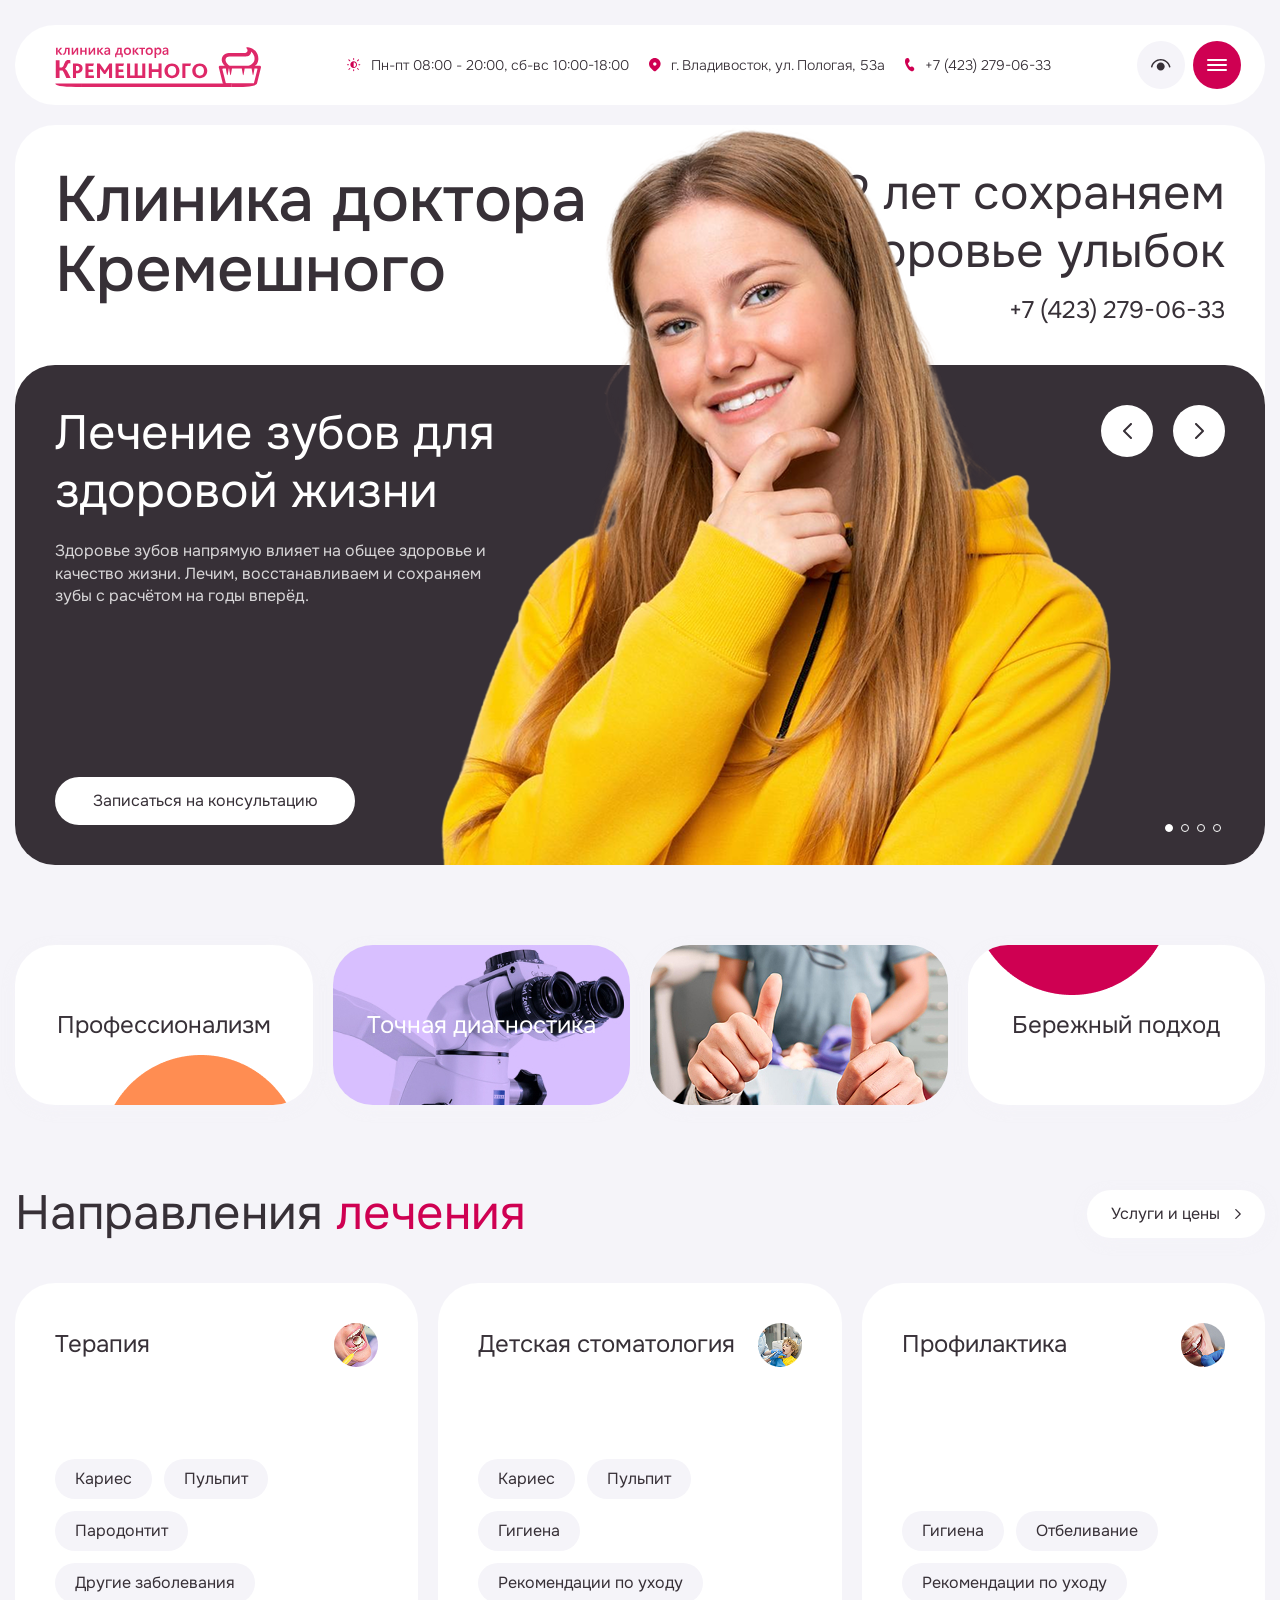
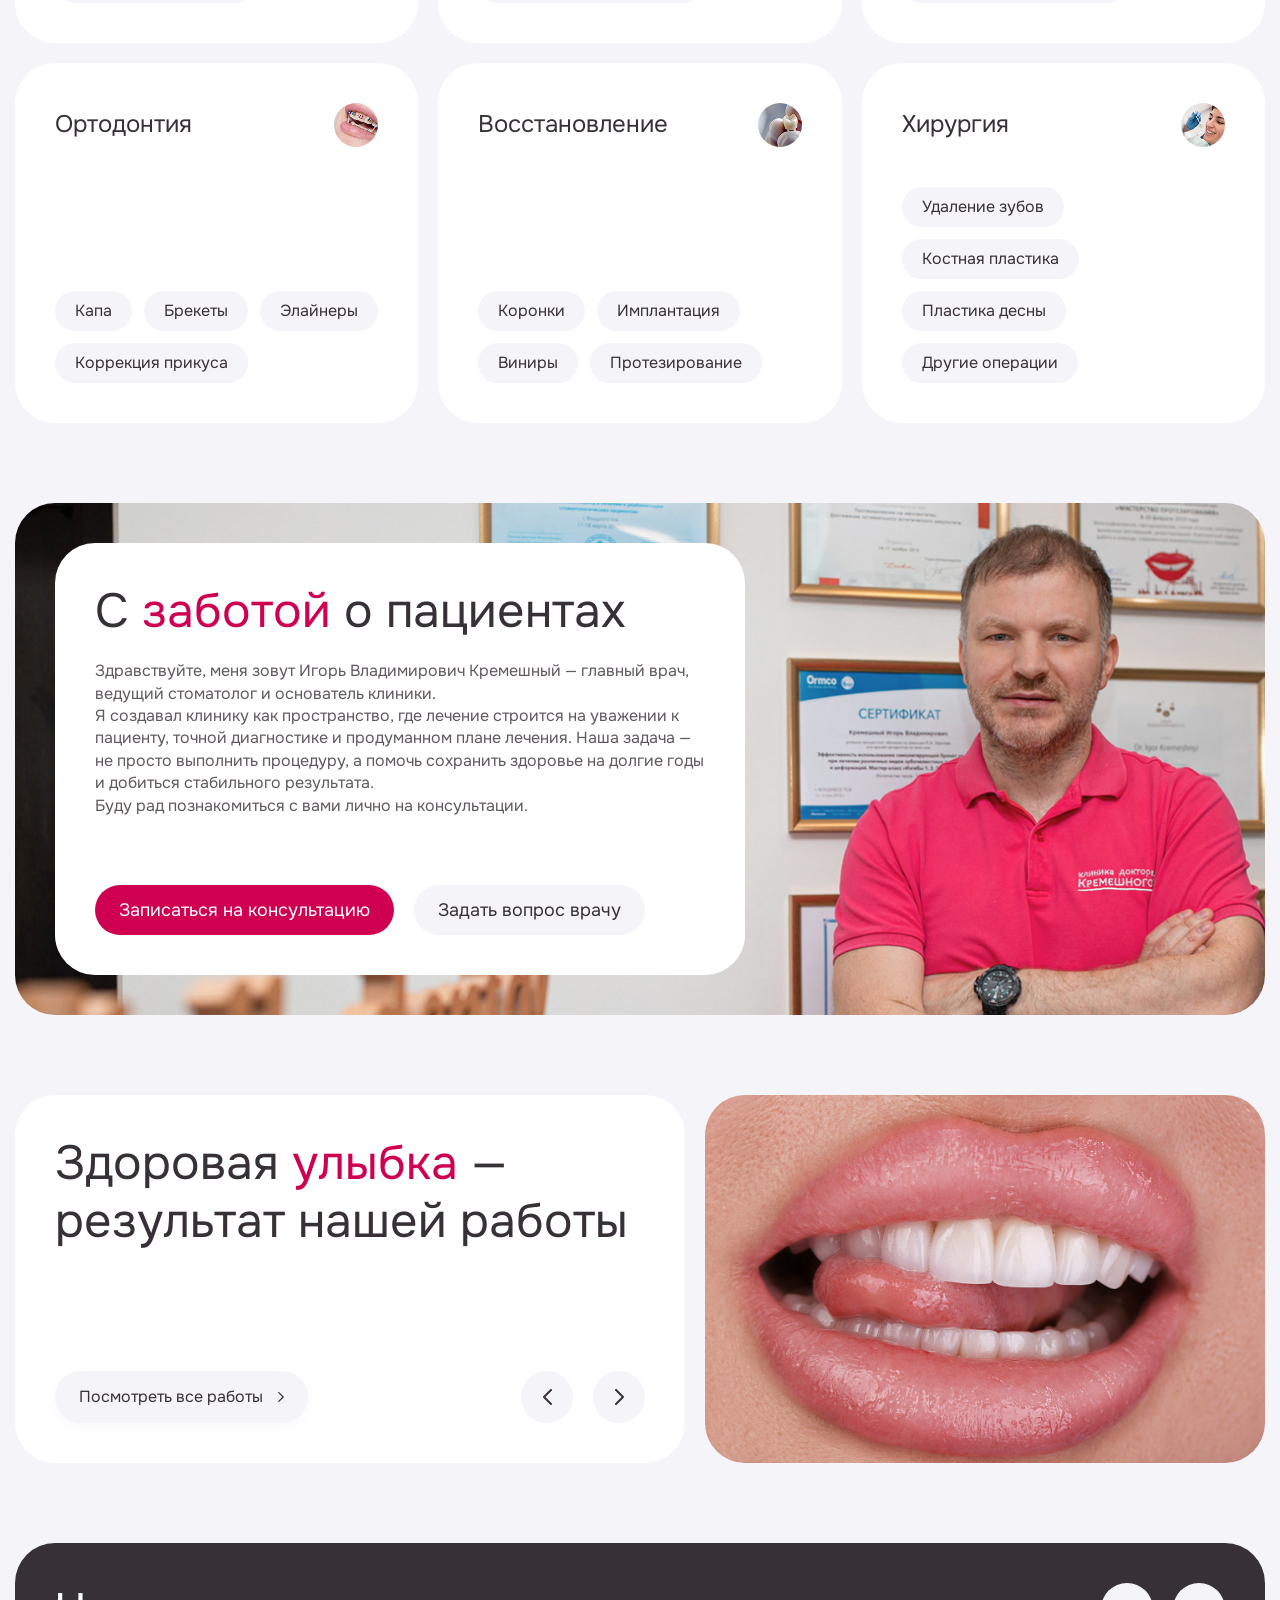
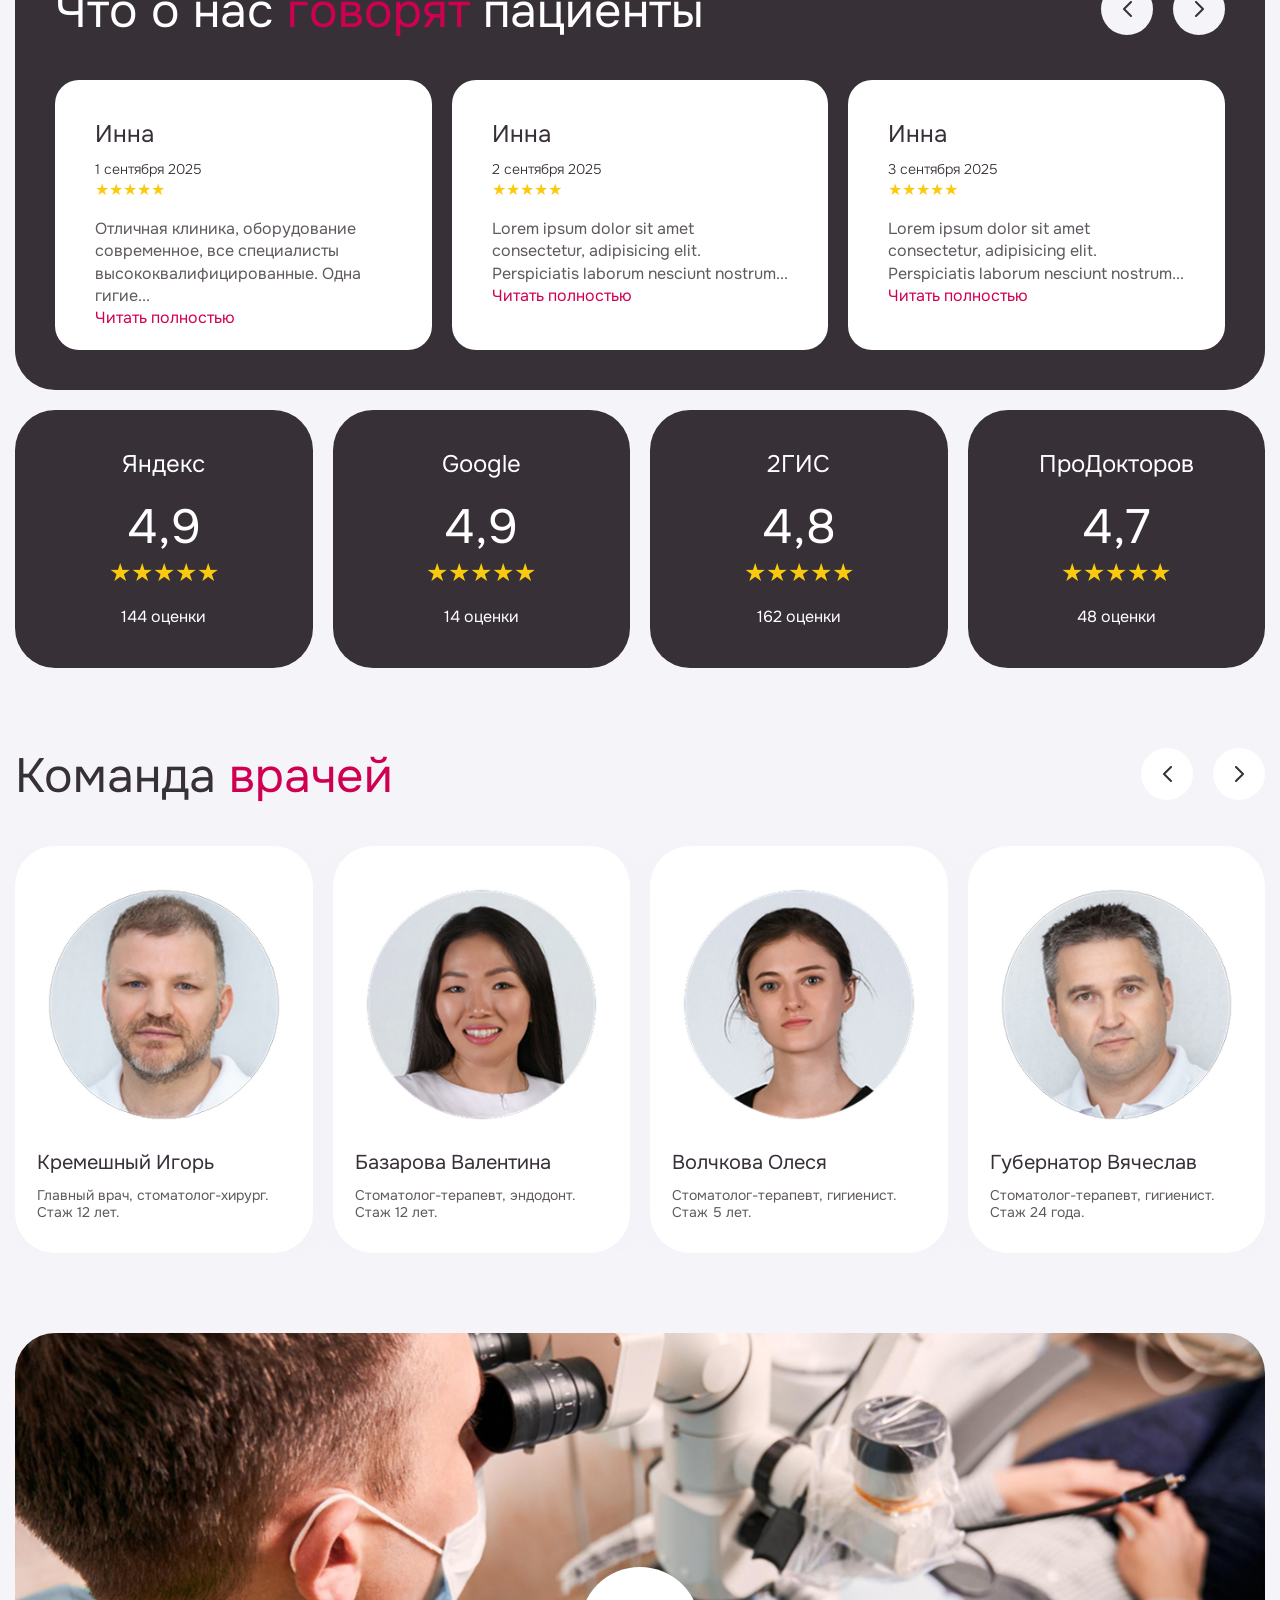
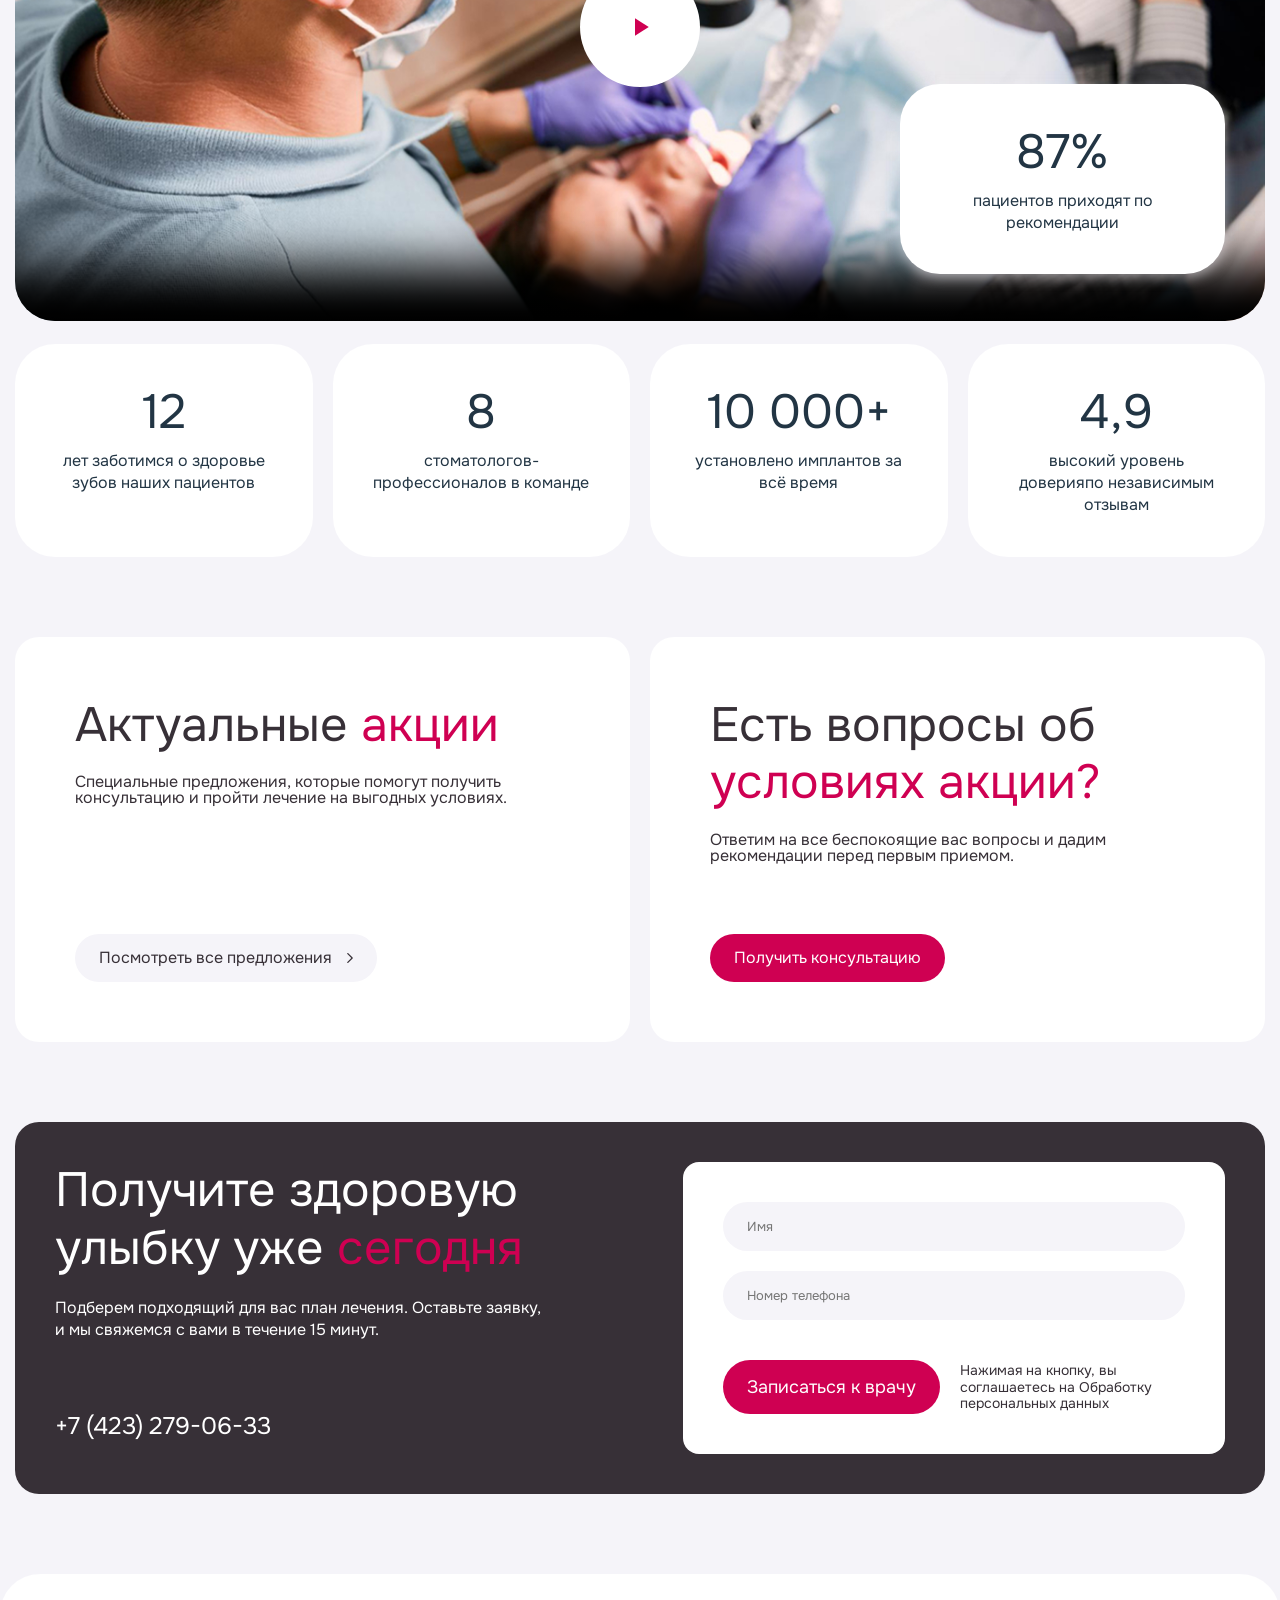
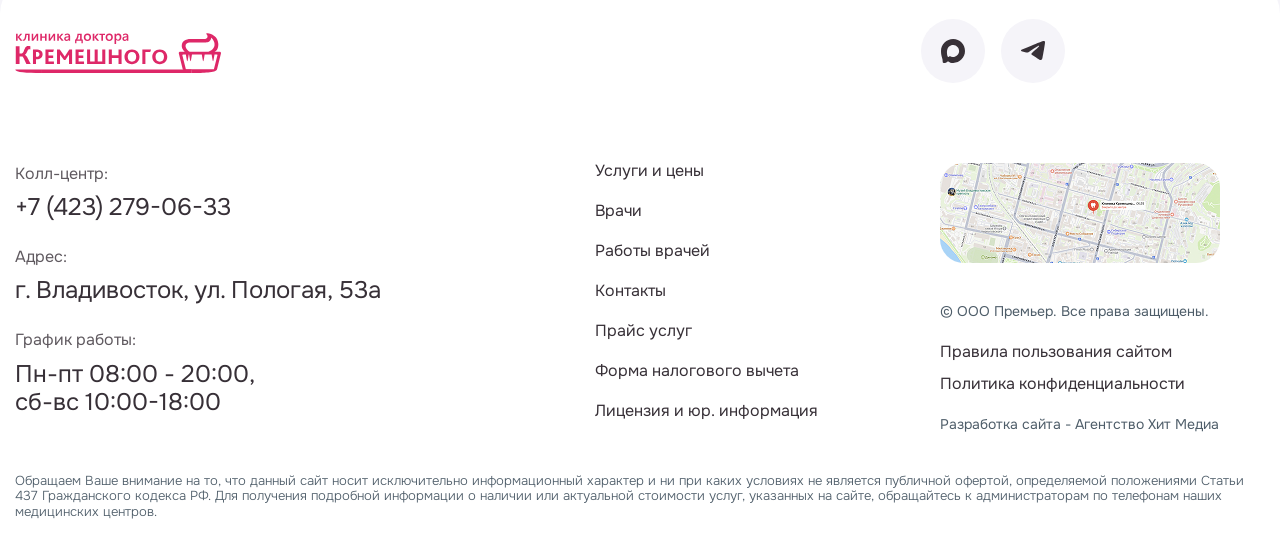
==== index.html @ 22df8587 "." ====
<!DOCTYPE html>
<html lang="en">
<head>
    <meta charset="UTF-8">
    <meta name="viewport" content="width=device-width, initial-scale=1.0">
    <link rel="stylesheet" href="css/style.css">
    <title>Document</title>
</head>
<body class="">
    <div class="wrapper">
        <header class="header">
            <div class="container">
                <div class="header__inner">
                    <a href="#" class="logo">
                        <img src="img/logo/logo.svg" alt="Логотип компании">
                    </a>
                    <div class="header__info">
                        <div class="work-time">
                            <svg width="14" height="14" viewBox="0 0 14 14" fill="none" xmlns="http://www.w3.org/2000/svg">
                            <path d="M7.16667 0.5C7.16667 0.22386 6.9428 0 6.66667 0C6.39053 0 6.16667 0.22386 6.16667 0.5V1.5C6.16667 1.77614 6.39053 2 6.66667 2C6.9428 2 7.16667 1.77614 7.16667 1.5V0.5ZM10 6.66667C10 8.5076 8.5076 10 6.66667 10C4.82572 10 3.33333 8.5076 3.33333 6.66667C3.33333 4.82572 4.82572 3.33333 6.66667 3.33333C8.5076 3.33333 10 4.82572 10 6.66667ZM9 6.66667C9 5.378 7.95533 4.33333 6.66667 4.33333V9C7.95533 9 9 7.95533 9 6.66667ZM13.3333 6.66667C13.3333 6.9428 13.1095 7.16667 12.8333 7.16667H11.8333C11.5572 7.16667 11.3333 6.9428 11.3333 6.66667C11.3333 6.39053 11.5572 6.16667 11.8333 6.16667H12.8333C13.1095 6.16667 13.3333 6.39053 13.3333 6.66667ZM7.16667 11.8333C7.16667 11.5572 6.9428 11.3333 6.66667 11.3333C6.39053 11.3333 6.16667 11.5572 6.16667 11.8333V12.8333C6.16667 13.1095 6.39053 13.3333 6.66667 13.3333C6.9428 13.3333 7.16667 13.1095 7.16667 12.8333V11.8333ZM2 6.66667C2 6.9428 1.77614 7.16667 1.5 7.16667H0.5C0.22386 7.16667 0 6.9428 0 6.66667C0 6.39053 0.22386 6.16667 0.5 6.16667H1.5C1.77614 6.16667 2 6.39053 2 6.66667ZM2.18689 1.48003C1.99163 1.28476 1.67504 1.28476 1.47978 1.48003C1.28452 1.67529 1.28452 1.99187 1.47978 2.18713L2.47978 3.18713C2.67504 3.38239 2.99163 3.38239 3.18689 3.18713C3.38215 2.99187 3.38215 2.67529 3.18689 2.48003L2.18689 1.48003ZM1.47978 11.8538C1.67504 12.0491 1.99163 12.0491 2.18689 11.8538L3.18689 10.8538C3.38215 10.6585 3.38215 10.3419 3.18689 10.1467C2.99163 9.9514 2.67504 9.9514 2.47978 10.1467L1.47978 11.1467C1.28452 11.3419 1.28452 11.6585 1.47978 11.8538ZM11.1465 1.48003C11.3417 1.28476 11.6583 1.28476 11.8535 1.48003C12.0488 1.67529 12.0488 1.99187 11.8535 2.18713L10.8535 3.18713C10.6583 3.38239 10.3417 3.38239 10.1465 3.18713C9.9512 2.99187 9.9512 2.67529 10.1465 2.48003L11.1465 1.48003ZM11.8535 11.8538C11.6583 12.0491 11.3417 12.0491 11.1465 11.8538L10.1465 10.8538C9.9512 10.6585 9.9512 10.3419 10.1465 10.1467C10.3417 9.9514 10.6583 9.9514 10.8535 10.1467L11.8535 11.1467C12.0488 11.3419 12.0488 11.6585 11.8535 11.8538Z" fill="#CF0052"/>
                            </svg>
                            Пн-пт 08:00 - 20:00, сб-вс 10:00-18:00 
                        </div>
                        <div class="address">
                            <svg width="12" height="14" viewBox="0 0 12 14" fill="none" xmlns="http://www.w3.org/2000/svg">
                            <path d="M9.90954 9.90954L9.11821 10.6921C8.53495 11.2645 7.77821 12.0005 6.84761 12.9002C6.26615 13.4625 5.34361 13.4624 4.76221 12.9001L2.43479 10.6361C2.14228 10.3489 1.89743 10.1067 1.70021 9.90954C-0.566735 7.64261 -0.566735 3.96714 1.70021 1.7002C3.96714 -0.566735 7.64261 -0.566735 9.90954 1.7002C12.1765 3.96714 12.1765 7.64261 9.90954 9.90954ZM7.47168 5.98801C7.47168 5.06744 6.72541 4.32119 5.80488 4.32119C4.88435 4.32119 4.13807 5.06744 4.13807 5.98801C4.13807 6.90854 4.88435 7.65481 5.80488 7.65481C6.72541 7.65481 7.47168 6.90854 7.47168 5.98801Z" fill="#CF0052"/>
                            </svg>
                            г. Владивосток, ул. Пологая, 53а
                        </div>
                        <a class="phone" href="tel:">
                            <svg width="10" height="14" viewBox="0 0 10 14" fill="none" xmlns="http://www.w3.org/2000/svg">
                            <path d="M1.57527 0.29266L2.293 0.0633196C2.96555 -0.15158 3.68408 0.19572 3.97215 0.87488L4.54528 2.22645C4.79508 2.81541 4.65648 3.50802 4.20261 3.93877L2.93975 5.13744C3.01767 5.8544 3.25868 6.5604 3.66275 7.25547C4.06688 7.95047 4.57155 8.527 5.17681 8.98507L6.69361 8.47927C7.26855 8.28753 7.89468 8.50787 8.24735 9.026L9.06888 10.233C9.47888 10.8353 9.40515 11.6662 8.89641 12.1769L8.35128 12.7241C7.80868 13.2689 7.03368 13.4665 6.31675 13.2429C4.62415 12.7149 3.06795 11.1474 1.64809 8.54047C0.226181 5.92967 -0.275653 3.71459 0.142594 1.89526C0.318594 1.12971 0.8636 0.52006 1.57527 0.29266Z" fill="#CF0052"/>
                            </svg>
                            +7 (423) 279-06-33
                        </a>
                    </div>
                    <div class="header__btns">
                        <a class="header__btns-eye" href="#">
                            <svg width="20" height="12" viewBox="0 0 20 12" fill="none" xmlns="http://www.w3.org/2000/svg">
                            <path d="M9.72499 3.50462C11.9341 3.50462 13.725 5.2955 13.725 7.5046C13.725 9.7138 11.9341 11.5046 9.72499 11.5046C7.51582 11.5046 5.72496 9.7138 5.72496 7.5046C5.72496 5.2955 7.51582 3.50462 9.72499 3.50462ZM9.72499 0C14.3385 0 18.3211 3.15001 19.4261 7.5644C19.5267 7.9662 19.2825 8.3735 18.8807 8.4741C18.4788 8.5746 18.0716 8.3305 17.971 7.9286C17.0321 4.17796 13.6463 1.5 9.72499 1.5C5.8019 1.5 2.41506 4.18026 1.47782 7.9332C1.37746 8.335 0.970325 8.5794 0.568455 8.4791C0.166585 8.3787 -0.0778353 7.9716 0.0225247 7.5697C1.12561 3.15272 5.10945 0 9.72499 0Z" fill="#373037"/>
                            </svg>
                        </a>
                        <a href="#" class="burger-icon">
                            <span></span>
                        </a>
                    </div>
                </div>

                <div class="header-burger-nav">
                    <div class="header-burger__inner container">

                        <div class="header-burger__top">
                            <ul class="burger-nav__column">
                                <li class="burger-nav__phone">
                                    <p>Колл-центр:</p>
                                    <a href="">+7 (423) 279-06-33</a>
                                </li>
                                <li class="burger-nav__address">
                                    <p>Адрес:</p>
                                    <p>г. Владивосток, ул. Пологая, 53а</p>
                                </li>
                                <li class="burger-nav__time">
                                    <p>График работы:</p>
                                    <p>
                                        Пн-пт 08:00 - 20:00, сб-вс 10:00-18:00 
                                    </p>
                                </li>
                            </ul>
                            <div class="burger-nav__column">
                                <nav class="nav">
                                    <p class="column__title">Меню</p>
                                    <ul class="nav__list">
                                        <li class="nav__item"><a href="template-doctors.html">Врачи</a></li>
                                        <li class="nav__item"><a href="#">Услуги и цены</a></li>
                                        <li class="nav__item"><a href="#">Работы врачей</a></li>
                                        <li class="nav__item"><a href="template-contacts.html">Контакты</a></li>
                                    </ul>
                                </nav>
                            </div>
                            <div class="burger-nav__column">
                                <p class="column__title">Документы</p>
                                <ul>
                                    <li><a href="#">Прайс услуг</a></li>
                                    <li><a href="#">Правовые положения</a></li>
                                    <li><a href="#">Договор на оказание услуг</a></li>
                                    <li><a href="#">Форма налогового вычета</a></li>
                                    <li><a href="#">Лицензия и юр. информация</a></li>
                                </ul>
                            </div>
                        </div>
    
                        <div class="header-burger__bottom">
                            <a href="#">
                                <svg width="24" height="24" viewBox="0 0 24 24" fill="none" xmlns="http://www.w3.org/2000/svg">
                                <path fill-rule="evenodd" clip-rule="evenodd" d="M12.2578 23.9315C9.90253 23.9315 8.80799 23.5862 6.90543 22.2048C5.70199 23.7588 1.89113 24.9733 1.72492 22.8955C1.72492 21.3358 1.38108 20.0178 0.991393 18.5789C0.527223 16.8062 0 14.832 0 11.9715C0 5.13969 5.58166 0 12.1948 0C18.8137 0 23.9999 5.39294 23.9999 12.0348C24.0221 18.574 18.7687 23.8966 12.2578 23.9315ZM12.3553 5.90517C9.13465 5.73827 6.62461 7.97718 6.06875 11.4881C5.6103 14.3946 6.42405 17.9342 7.11745 18.1184C7.44983 18.199 8.28651 17.5198 8.80799 16.9961C9.6703 17.5944 10.6745 17.9537 11.7192 18.0378C15.0563 18.1991 17.9077 15.6475 18.1317 12.2996C18.2622 8.94459 15.6928 6.10294 12.3553 5.91094V5.90517Z" fill="#373037"/>
                                </svg>
                            </a>
                            <a href="#">
                                <svg width="24" height="19" viewBox="0 0 24 19" fill="none" xmlns="http://www.w3.org/2000/svg">
                                <path fill-rule="evenodd" clip-rule="evenodd" d="M1.64987 8.17938C8.09231 5.49804 12.3883 3.73034 14.5378 2.87627C20.675 0.437736 21.9503 0.0141366 22.7815 0.000149138C22.9643 -0.00292726 23.3731 0.0403535 23.6379 0.245594C23.8614 0.418895 23.9229 0.653001 23.9524 0.817309C23.9818 0.981618 24.0185 1.35592 23.9893 1.64838C23.6568 4.98655 22.2177 13.0874 21.4856 16.8262C21.1758 18.4082 20.5658 18.9387 19.9753 18.9906C18.6919 19.1034 17.7174 18.1804 16.4744 17.402C14.5294 16.184 13.4305 15.4259 11.5425 14.2373C9.36064 12.8638 10.7751 12.1089 12.0185 10.8751C12.344 10.5522 17.9985 5.63905 18.1079 5.19335C18.1216 5.13761 18.1343 4.92982 18.0051 4.82011C17.8759 4.71039 17.6851 4.74791 17.5475 4.77775C17.3524 4.82004 14.2452 6.78196 8.22584 10.6635C7.34386 11.242 6.545 11.5239 5.82924 11.5091C5.04018 11.4929 3.52233 11.0829 2.39397 10.7326C1.00999 10.3028 -0.0899676 10.0756 0.00581422 9.34573C0.0557033 8.96558 0.603723 8.57679 1.64987 8.17938Z" fill="#373037"/>
                                </svg>
                            </a>
                        </div>
                        <div style="height: 40px;"></div>
                    </div>

                </div>
            </div>
        </header>



        <main class="main">
            <section class="hero">
                <div class="container">
                    <div class="hero__top">
                        <h1 class="hero__title">Клиника доктора Кремешного</h1>
                        <p class="hero__text">
                            <span>12 лет сохраняем <br>здоровье улыбок</span>
                            <br>
                            <a href="tel">+7 (423) 279-06-33</a>
                        </p>
                    </div>

                    <div class="hero__inner">
                        <div class="swiper hero-swiper">
                            <div class="hero__arrows">
                                <div class="swiper-button-prev-disable hero-button-prev">
                                    <svg width="9" height="16" viewBox="0 0 9 16" fill="none" xmlns="http://www.w3.org/2000/svg">
                                        <path d="M8.7071 0.29289C9.0976 0.68342 9.0976 1.31658 8.7071 1.70711L2.41421 8L8.7071 14.2929C9.0976 14.6834 9.0976 15.3166 8.7071 15.7071C8.3166 16.0976 7.6834 16.0976 7.2929 15.7071L0.29289 8.7071C-0.09763 8.3166 -0.09763 7.6834 0.29289 7.2929L7.2929 0.29289C7.6834 -0.09763 8.3166 -0.09763 8.7071 0.29289Z" fill="#373037"/>
                                    </svg>
                                </div>
                                <div class="swiper-button-next-disable hero-button-next">
                                    <svg width="9" height="16" viewBox="0 0 9 16" fill="none" xmlns="http://www.w3.org/2000/svg">
                                        <path d="M0.29289 0.29289C-0.09763 0.68342 -0.09763 1.31658 0.29289 1.70711L6.5858 8L0.29289 14.2929C-0.09763 14.6834 -0.09763 15.3166 0.29289 15.7071C0.68342 16.0976 1.31658 16.0976 1.70711 15.7071L8.7071 8.7071C9.0976 8.3166 9.0976 7.6834 8.7071 7.2929L1.70711 0.29289C1.31658 -0.09763 0.68342 -0.09763 0.29289 0.29289Z" fill="#373037"/>
                                    </svg>
                                </div>
                            </div>
                            <div class="swiper-wrapper hero-wrapper">
                                <div class="swiper-slide hero-slide">
                                    <div class="hero-slide__column">
                                        <div>
                                            <h2 class="hero-slide__title">Лечение зубов для здоровой жизни</h2>
                                            <p class="hero-slide__desc">Здоровье зубов напрямую влияет на общее здоровье и качество жизни. Лечим, восстанавливаем и сохраняем зубы с расчётом на годы вперёд.</p>
                                        </div>
                                        <a class="hero-slide__btn" href="#">Записаться на консультацию</a>
                                    </div>
                                    <div class="hero-slide__img">
                                        <img src="img/decor/hero-slide_1.png" alt="" style="left:-95px">
                                    </div>
                                </div>
                                <div class="swiper-slide hero-slide">
                                    <div class="hero-slide__column">
                                        <div>
                                            <h2 class="hero-slide__title">Имплантация любой сложности</h2>
                                            <p class="hero-slide__desc">Восстанавливаем утраченные зубы быстро, безболезненно и с учётом долгосрочного здоровья по технологии All-on-X 420 000₽ вместо 600 000₽</p>
                                        </div>
                                        <a class="hero-slide__btn" href="#">Записаться на консультацию</a>
                                    </div>
                                    <div class="hero-slide__img">
                                        <img src="img/decor/hero-slide_2.png" alt="" style="left:-95px">
                                    </div>
                                </div>
                                <div class="swiper-slide hero-slide">
                                    <div class="hero-slide__column">
                                        <div>
                                            <h3 class="hero-slide__title">3D-диагностика для точного лечения</h3>
                                            <p class="hero-slide__desc">Цифровая диагностика без слепков и лишнего дискомфорта. Система Cerec исключает неудобства – процедура сканирования занимает меньше минуты и проходит без неприятных ощущений.</p>
                                        </div>
                                        <a class="hero-slide__btn" href="#">Записаться на консультацию</a>
                                    </div>
                                    <div class="hero-slide__img hero-slide_3">
                                        <img src="img/decor/hero-slide_3.png" alt="">
                                    </div>
                                </div>
                                <div class="swiper-slide hero-slide">
                                    <div class="hero-slide__column">
                                        <div>
                                            <h3 class="hero-slide__title">Ваше здоровье в высоком разрешении</h3>
                                            <p class="hero-slide__desc">Цифровая диагностика без слепков и лишнего дискомфорта. Система Cerec исключает неудобства – процедура сканирования занимает меньше минуты и проходит без неприятных ощущений.</p>
                                        </div>
                                        <a class="hero-slide__btn" href="#">Записаться на консультацию</a>
                                    </div>
                                    <div class="hero-slide__img hero-slide_4">
                                        <img src="img/decor/hero-slide_4.png" alt="">
                                    </div>
                                </div>
                            </div>
                            <div class="hero-pagination swiper-pagination"></div>
                        </div>
                    </div>
                </div>
            </section>

            <section class="advantages">
                <div class="container">
                    <ul class="advantages__list">
                        <li class="advantages__item">
                            <p class="advantages__item-text">Профессионализм</p>
                            <div class="advantages__item-img">
                                <img src="img/decor/adv-2.png" alt="">
                            </div>
                        </li>
                        <li class="advantages__item">
                            <p class="advantages__item-text">Точная диагностика</p>
                        </li>
                        <li class="advantages__item"></li>
                        <li class="advantages__item">
                            <div class="advantages__item-img">
                                <img src="img/decor/adv-4.png" alt="">
                            </div>
                            <p class="advantages__item-text">Бережный подход</p>
                        </li>
                    </ul>
                </div>
            </section>

            <section class="directions">
                <div class="container">
                    <div class="directions__top">
                        <h3 class="title">Направления <span class="title__accent">лечения</span></h3>
                        <a class="directions__link" href="#">
                            Услуги и цены
                            <svg width="6" height="10" viewBox="0 0 9 16" fill="none" xmlns="http://www.w3.org/2000/svg">
                                <path d="M0.29289 0.29289C-0.09763 0.68342 -0.09763 1.31658 0.29289 1.70711L6.5858 8L0.29289 14.2929C-0.09763 14.6834 -0.09763 15.3166 0.29289 15.7071C0.68342 16.0976 1.31658 16.0976 1.70711 15.7071L8.7071 8.7071C9.0976 8.3166 9.0976 7.6834 8.7071 7.2929L1.70711 0.29289C1.31658 -0.09763 0.68342 -0.09763 0.29289 0.29289Z" fill="#373037"/>
                            </svg>
                        </a>
                    </div>
                    <ul class="directions__list">
                        <li class="directions__item">
                            <div class="directions__item-top">
                                <p class="directions__item-title">Терапия</p>
                                <img class="directions__item-img" src="img/decor/dir-1.jpg" alt="">
                            </div>
                            <div class="directions__item-tags">
                                <p class="directions__item-tag">Кариес</p>
                                <p class="directions__item-tag">Пульпит</p>
                                <p class="directions__item-tag">Пародонтит</p>
                                <p class="directions__item-tag">Другие заболевания</p>
                            </div>
                        </li>
                        <li class="directions__item">
                            <div class="directions__item-top">
                                <p class="directions__item-title">Детская стоматология</p>
                                <img class="directions__item-img" src="img/decor/dir-2.jpg" alt="">
                            </div>
                            <div class="directions__item-tags">
                                <p class="directions__item-tag">Кариес</p>
                                <p class="directions__item-tag">Пульпит</p>
                                <p class="directions__item-tag">Гигиена</p>
                                <p class="directions__item-tag">Рекомендации по уходу</p>
                            </div>
                        </li>
                        <li class="directions__item">
                            <div class="directions__item-top">
                                <p class="directions__item-title">Профилактика</p>
                                <img class="directions__item-img" src="img/decor/dir-3.jpg" alt="">
                            </div>
                            <div class="directions__item-tags">
                                <p class="directions__item-tag">Гигиена</p>
                                <p class="directions__item-tag">Отбеливание</p>
                                <p class="directions__item-tag">Рекомендации по уходу</p>
                            </div>
                        </li>
                        <li class="directions__item">
                            <div class="directions__item-top">
                                <p class="directions__item-title">Ортодонтия</p>
                                <img class="directions__item-img" src="img/decor/dir-4.jpg" alt="">
                            </div>
                            <div class="directions__item-tags">
                                <p class="directions__item-tag">Капа</p>
                                <p class="directions__item-tag">Брекеты</p>
                                <p class="directions__item-tag">Элайнеры</p>
                                <p class="directions__item-tag">Коррекция прикуса</p>
                            </div>
                        </li>
                        <li class="directions__item">
                            <div class="directions__item-top">
                                <p class="directions__item-title">Восстановление</p>
                                <img class="directions__item-img" src="img/decor/dir-5.jpg" alt="">
                            </div>
                            <div class="directions__item-tags">
                                <p class="directions__item-tag">Коронки</p>
                                <p class="directions__item-tag">Имплантация</p>
                                <p class="directions__item-tag">Виниры</p>
                                <p class="directions__item-tag">Протезирование</p>
                            </div>
                        </li>
                        <li class="directions__item">
                            <div class="directions__item-top">
                                <p class="directions__item-title">Хирургия</p>
                                <img class="directions__item-img" src="img/decor/dir-6.jpg" alt="">
                            </div>
                            <div class="directions__item-tags">
                                <p class="directions__item-tag">Удаление зубов</p>
                                <p class="directions__item-tag">Костная пластика</p>
                                <p class="directions__item-tag">Пластика десны</p>
                                <p class="directions__item-tag">Другие операции</p>
                            </div>
                        </li>
                    </ul>
                </div>
            </section>

            <section class="banner">
                <div class="container">
                    <div class="banner__inner">
                        <div class="banner__info">
                            <h4 class="title">С <span class="title__accent">заботой</span> о пациентах</h4>
                            <p class="banner__text">
                                Здравствуйте, меня зовут Игорь Владимирович Кремешный — главный врач, ведущий стоматолог и основатель клиники.
                                <br>
                                Я создавал клинику как пространство, где лечение строится на уважении к пациенту, точной диагностике и продуманном плане лечения. Наша задача — не просто выполнить процедуру, а помочь сохранить здоровье на долгие годы и добиться стабильного результата.
                                <br>
                                Буду рад познакомиться с вами лично на консультации.
                            </p>
                            <div class="banner__btns">
                                <a href="#">Записаться на консультацию</a>
                                <a href="#">Задать вопрос врачу</a>
                            </div>
                        </div>
                    </div>
                </div>
            </section>

            <section class="portfolio">
                <div class="container">
                    <div class="portfolio__inner">
                        <div class="portfolio__column">
                            <h4 class="title">Здоровая <span class="title__accent">улыбка </span> — результат нашей работы</h4>

                            <div class="portfolio__column-bottom">
                                <a class="portfolio__column-link" href="#">
                                    Посмотреть все работы
                                    <svg width="6" height="10" viewBox="0 0 9 16" fill="none" xmlns="http://www.w3.org/2000/svg">
                                        <path d="M0.29289 0.29289C-0.09763 0.68342 -0.09763 1.31658 0.29289 1.70711L6.5858 8L0.29289 14.2929C-0.09763 14.6834 -0.09763 15.3166 0.29289 15.7071C0.68342 16.0976 1.31658 16.0976 1.70711 15.7071L8.7071 8.7071C9.0976 8.3166 9.0976 7.6834 8.7071 7.2929L1.70711 0.29289C1.31658 -0.09763 0.68342 -0.09763 0.29289 0.29289Z" fill="#373037"/>
                                    </svg>
                                </a>

                                <div class="portfolio-arrows">
                                    <div class="swiper-button-prev-disable portfolio-prev">
                                        <svg width="9" height="16" viewBox="0 0 9 16" fill="none" xmlns="http://www.w3.org/2000/svg">
                                        <path d="M8.7071 0.29289C9.0976 0.68342 9.0976 1.31658 8.7071 1.70711L2.41421 8L8.7071 14.2929C9.0976 14.6834 9.0976 15.3166 8.7071 15.7071C8.3166 16.0976 7.6834 16.0976 7.2929 15.7071L0.29289 8.7071C-0.09763 8.3166 -0.09763 7.6834 0.29289 7.2929L7.2929 0.29289C7.6834 -0.09763 8.3166 -0.09763 8.7071 0.29289Z" fill="#373037"/>
                                        </svg>
                                    </div>
                                    <div class="swiper-button-next-disable portfolio-next">
                                        <svg width="9" height="16" viewBox="0 0 9 16" fill="none" xmlns="http://www.w3.org/2000/svg">
                                        <path d="M0.29289 0.29289C-0.09763 0.68342 -0.09763 1.31658 0.29289 1.70711L6.5858 8L0.29289 14.2929C-0.09763 14.6834 -0.09763 15.3166 0.29289 15.7071C0.68342 16.0976 1.31658 16.0976 1.70711 15.7071L8.7071 8.7071C9.0976 8.3166 9.0976 7.6834 8.7071 7.2929L1.70711 0.29289C1.31658 -0.09763 0.68342 -0.09763 0.29289 0.29289Z" fill="#373037"/>
                                        </svg>
                                    </div>
                                </div>
                            </div>
                        </div>


                        <div class="swiper portfolio-swiper">
                            <div class="swiper-wrapper portfolio-wrapper">
                                <div class="swiper-slide portfolio-slide">
                                    <img src="img/decor/portfolio-1.jpg" alt="">
                                </div>
                                <div class="swiper-slide portfolio-slide">
                                    <img src="img/decor/portfolio-1.jpg" alt="">
                                </div>
                                <div class="swiper-slide portfolio-slide">
                                    <img src="img/decor/portfolio-1.jpg" alt="">
                                </div>
                            </div>
                        </div>
                    </div>
                </div>
            </section>

            <section class="feedback">
                <div class="container">
                    <div class="feedback__inner">
                        <div class="feedback__top">
                            <h4 class="title">Что о нас <span class="title__accent">говорят</span> пациенты</h4>

                            <div class="feedback-arrows">
                                <div class="swiper-button-prev-disable feedback-prev">
                                    <svg width="9" height="16" viewBox="0 0 9 16" fill="none" xmlns="http://www.w3.org/2000/svg">
                                    <path d="M8.7071 0.29289C9.0976 0.68342 9.0976 1.31658 8.7071 1.70711L2.41421 8L8.7071 14.2929C9.0976 14.6834 9.0976 15.3166 8.7071 15.7071C8.3166 16.0976 7.6834 16.0976 7.2929 15.7071L0.29289 8.7071C-0.09763 8.3166 -0.09763 7.6834 0.29289 7.2929L7.2929 0.29289C7.6834 -0.09763 8.3166 -0.09763 8.7071 0.29289Z" fill="#373037"/>
                                    </svg>
                                </div>
                                <div class="swiper-button-next-disable feedback-next">
                                    <svg width="9" height="16" viewBox="0 0 9 16" fill="none" xmlns="http://www.w3.org/2000/svg">
                                    <path d="M0.29289 0.29289C-0.09763 0.68342 -0.09763 1.31658 0.29289 1.70711L6.5858 8L0.29289 14.2929C-0.09763 14.6834 -0.09763 15.3166 0.29289 15.7071C0.68342 16.0976 1.31658 16.0976 1.70711 15.7071L8.7071 8.7071C9.0976 8.3166 9.0976 7.6834 8.7071 7.2929L1.70711 0.29289C1.31658 -0.09763 0.68342 -0.09763 0.29289 0.29289Z" fill="#373037"/>
                                    </svg>
                                </div>
                            </div>

                        </div>

                        <div class="swiper feedback-swiper">
                            <div class="swiper-wrapper feedback-wrapper">
                                <div class="swiper-slide feedback-slide">
                                    <p class="feedback-user__name"></p>
                                    <p class="feedback-date"></p>
                                    <div class="feedback-stars"></div>
                                    <p class="feedback-text">
                                        <span class="feedback-text__more"></span>
                                    </p>
                                </div>
                                
                            </div>
                        </div>
                    </div>
                    <ul class="feedback__list">
                        <li>
                            <a class="feedback__item" href="#">
                                <p class="feedback__item-name">Яндекс</p>
                                <p class="feedback__item-number">4,9</p>
                                <p class="feedback__item-stars">★★★★★</p>
                                <p class="feedback__item-all">144 оценки</p>
                            </a>
                        </li>
                        <li>
                            <a class="feedback__item" href="#">
                                <p class="feedback__item-name">Google</p>
                                <p class="feedback__item-number">4,9</p>
                                <p class="feedback__item-stars">★★★★★</p>
                                <p class="feedback__item-all">14 оценки</p>
                            </a>
                        </li>
                        <li>
                            <a class="feedback__item" href="#">
                                <p class="feedback__item-name">2ГИС</p>
                                <p class="feedback__item-number">4,8</p>
                                <p class="feedback__item-stars">★★★★★</p>
                                <p class="feedback__item-all">162 оценки</p>
                            </a>
                        </li>
                        <li>
                            <a class="feedback__item" href="#">
                                <p class="feedback__item-name">ПроДокторов</p>
                                <p class="feedback__item-number">4,7</p>
                                <p class="feedback__item-stars">★★★★★</p>
                                <p class="feedback__item-all">48 оценки</p>
                            </a>
                        </li>
                    </ul>
                </div>
            </section>

            <section class="team">
                <div class="container">
                    <div class="team__top">
                        <h5 class="title">Команда <span class="title__accent">врачей</span></h5>
                        <div class="team-arrows">
                            <div class="swiper-button-prev-disable team-prev">
                                <svg width="9" height="16" viewBox="0 0 9 16" fill="none" xmlns="http://www.w3.org/2000/svg">
                                    <path d="M8.7071 0.29289C9.0976 0.68342 9.0976 1.31658 8.7071 1.70711L2.41421 8L8.7071 14.2929C9.0976 14.6834 9.0976 15.3166 8.7071 15.7071C8.3166 16.0976 7.6834 16.0976 7.2929 15.7071L0.29289 8.7071C-0.09763 8.3166 -0.09763 7.6834 0.29289 7.2929L7.2929 0.29289C7.6834 -0.09763 8.3166 -0.09763 8.7071 0.29289Z" fill="#373037"/>
                                </svg>
                            </div>
                            <div class="swiper-button-next-disable team-next">
                                <svg width="9" height="16" viewBox="0 0 9 16" fill="none" xmlns="http://www.w3.org/2000/svg">
                                    <path d="M0.29289 0.29289C-0.09763 0.68342 -0.09763 1.31658 0.29289 1.70711L6.5858 8L0.29289 14.2929C-0.09763 14.6834 -0.09763 15.3166 0.29289 15.7071C0.68342 16.0976 1.31658 16.0976 1.70711 15.7071L8.7071 8.7071C9.0976 8.3166 9.0976 7.6834 8.7071 7.2929L1.70711 0.29289C1.31658 -0.09763 0.68342 -0.09763 0.29289 0.29289Z" fill="#373037"/>
                                </svg>
                            </div>
                        </div>
                    </div>

                    <div class="swiper team-swiper">
                        <div class="swiper-wrapper team-wrapper">
                            <div class="swiper-slide team-slide">
                                <img class="team-slide__img" src="img/decor/team-1.jpg" alt="">
                                <p class="team-slide__name">Кремешный Игорь</p>
                                <p class="team-slide__text">Главный врач, стоматолог-хирург. Стаж 12 лет.</p>
                            </div>
                            <div class="swiper-slide team-slide">
                                <img class="team-slide__img" src="img/decor/team-2.jpg" alt="">
                                <p class="team-slide__name">Базарова Валентина</p>
                                <p class="team-slide__text">Стоматолог-терапевт, эндодонт. Стаж 12 лет.</p>
                            </div>
                            <div class="swiper-slide team-slide">
                                <img class="team-slide__img" src="img/decor/team-3.jpg" alt="">
                                <p class="team-slide__name">Волчкова Олеся</p>
                                <p class="team-slide__text">Стоматолог-терапевт, гигиенист. Стаж 5 лет.</p>
                            </div>
                            <div class="swiper-slide team-slide">
                                <img class="team-slide__img" src="img/decor/team-4.jpg" alt="">
                                <p class="team-slide__name">Губернатор Вячеслав</p>
                                <p class="team-slide__text">Стоматолог-терапевт, гигиенист. Стаж 24 года.</p>
                            </div>
                            
                            <div class="swiper-slide team-slide">
                                <img class="team-slide__img" src="img/decor/team-1.jpg" alt="">
                                <p class="team-slide__name">Кремешный Игорь</p>
                                <p class="team-slide__text">Главный врач, стоматолог-хирург. Стаж 12 лет.</p>
                            </div>
                            <div class="swiper-slide team-slide">
                                <img class="team-slide__img" src="img/decor/team-2.jpg" alt="">
                                <p class="team-slide__name">Базарова Валентина</p>
                                <p class="team-slide__text">Стоматолог-терапевт, эндодонт. Стаж 12 лет.</p>
                            </div>
                            <div class="swiper-slide team-slide">
                                <img class="team-slide__img" src="img/decor/team-3.jpg" alt="">
                                <p class="team-slide__name">Волчкова Олеся</p>
                                <p class="team-slide__text">Стоматолог-терапевт, гигиенист. Стаж 5 лет.</p>
                            </div>
                            <div class="swiper-slide team-slide">
                                <img class="team-slide__img" src="img/decor/team-4.jpg" alt="">
                                <p class="team-slide__name">Губернатор Вячеслав</p>
                                <p class="team-slide__text">Стоматолог-терапевт, гигиенист. Стаж 24 года.</p>
                            </div>

                        </div>
                    </div>
                </div>
            </section>

            <section class="media">
                <div class="container">
                    <div class="video-wrapper">
                        <video id="myVideo" width="100%" poster="img/decor/poster-video.jpg" controls>
                            <source src="img/decor/poster-video.jpg" type="video/mp4">
                        </video>
                        
                        <button class="custom-play-btn" id="customPlayBtn">
                            <svg width="30" height="30" viewBox="0 0 24 24" fill="#cf0052">
                                <path d="M8 5v14l11-7z"/>
                            </svg>
                        </button>
                    </div>
                    <ul class="media__list">
                        <li class="media__item">
                            <p class="media__item-number">87%</p>
                            <p class="media__item-text">пациентов приходят по рекомендации</p>
                        </li>
                        <li class="media__item">
                            <p class="media__item-number">12</p>
                            <p class="media__item-text">лет заботимся о здоровье зубов наших пациентов</p>
                        </li>
                        <li class="media__item">
                            <p class="media__item-number">8</p>
                            <p class="media__item-text">стоматологов-профессионалов в команде</p>
                        </li>
                        <li class="media__item">
                            <p class="media__item-number">10 000+</p>
                            <p class="media__item-text">установлено имплантов за всё время</p>
                        </li>
                        <li class="media__item">
                            <p class="media__item-number">4,9</p>
                            <p class="media__item-text">высокий уровень доверияпо независимым отзывам</p>
                        </li>
                    </ul>
                </div>
            </section>

            <section class="stocks">
                <div class="container">
                    <div class="stocks__inner">
                        <div class="stocks__column">
                            <div class="stocks__column-info">
                                <h6 class="title">Актуальные <span class="title__accent">акции</span></h6>
                                <p class="stocks__column-text">
                                    Специальные предложения, которые помогут получить консультацию и пройти лечение на выгодных условиях.
                                </p>
                            </div>
                            <a class="stocks__column-btn" href="#" id="promoShowBtn">
                                Посмотреть все предложения
                                <svg width="6" height="10" viewBox="0 0 9 16" fill="none" xmlns="http://www.w3.org/2000/svg">
                                    <path d="M0.29289 0.29289C-0.09763 0.68342 -0.09763 1.31658 0.29289 1.70711L6.5858 8L0.29289 14.2929C-0.09763 14.6834 -0.09763 15.3166 0.29289 15.7071C0.68342 16.0976 1.31658 16.0976 1.70711 15.7071L8.7071 8.7071C9.0976 8.3166 9.0976 7.6834 8.7071 7.2929L1.70711 0.29289C1.31658 -0.09763 0.68342 -0.09763 0.29289 0.29289Z" fill="#373037"/>
                                </svg>
                            </a>
                        </div>
                        <div class="stocks__column">
                            <div class="stocks__column-info">
                                <h6 class="title">Есть вопросы об <span class="title__accent">условиях акции?</span></h6>
                                <p class="stocks__column-text">
                                    Ответим на все беспокоящие вас вопросы и дадим рекомендации перед первым приемом.
                                </p>
                            </div>
                            <a class="stocks__column-btn" href="#">
                                Получить консультацию
                            </a>
                        </div>
                    </div>
                </div>
            </section>

            <section class="form">
                <div class="container">
                    <div class="form__inner">
                        <div class="form__column">
                            <h6 class="title">Получите здоровую улыбку уже <span class="title__accent">сегодня</span></h6>
                            <p class="form__column-text">Подберем подходящий для вас план лечения. Оставьте заявку, и мы свяжемся с вами в течение 15 минут.</p>
                            <a href="#" class="form__column-number">+7 (423) 279-06-33</a>
                        </div>
                        <form action="">
                            <input type="text" placeholder="Имя">
                            <input type="tel" placeholder="Номер телефона" >
                            <label for="">
                                <input type="submit" value="Записаться к врачу">
                                <span>Нажимая на кнопку, вы соглашаетесь на Обработку персональных данных</span>
                            </label>
                        </form>
                    </div>
                </div>
            </section>
        </main>


        <footer class="footer">
            <div class="container">
                <div class="footer__top">
                    <a href="#" class="logo">
                        <img src="img/logo/logo.svg" alt="Логотип компании">
                    </a>

                    <div class="footer__socials">
                        <a href="#">
                                <svg width="24" height="24" viewBox="0 0 24 24" fill="none" xmlns="http://www.w3.org/2000/svg">
                                <path fill-rule="evenodd" clip-rule="evenodd" d="M12.2578 23.9315C9.90253 23.9315 8.80799 23.5862 6.90543 22.2048C5.70199 23.7588 1.89113 24.9733 1.72492 22.8955C1.72492 21.3358 1.38108 20.0178 0.991393 18.5789C0.527223 16.8062 0 14.832 0 11.9715C0 5.13969 5.58166 0 12.1948 0C18.8137 0 23.9999 5.39294 23.9999 12.0348C24.0221 18.574 18.7687 23.8966 12.2578 23.9315ZM12.3553 5.90517C9.13465 5.73827 6.62461 7.97718 6.06875 11.4881C5.6103 14.3946 6.42405 17.9342 7.11745 18.1184C7.44983 18.199 8.28651 17.5198 8.80799 16.9961C9.6703 17.5944 10.6745 17.9537 11.7192 18.0378C15.0563 18.1991 17.9077 15.6475 18.1317 12.2996C18.2622 8.94459 15.6928 6.10294 12.3553 5.91094V5.90517Z" fill="#373037"/>
                                </svg>
                        </a>
                        <a href="#">
                                <svg width="24" height="19" viewBox="0 0 24 19" fill="none" xmlns="http://www.w3.org/2000/svg">
                                <path fill-rule="evenodd" clip-rule="evenodd" d="M1.64987 8.17938C8.09231 5.49804 12.3883 3.73034 14.5378 2.87627C20.675 0.437736 21.9503 0.0141366 22.7815 0.000149138C22.9643 -0.00292726 23.3731 0.0403535 23.6379 0.245594C23.8614 0.418895 23.9229 0.653001 23.9524 0.817309C23.9818 0.981618 24.0185 1.35592 23.9893 1.64838C23.6568 4.98655 22.2177 13.0874 21.4856 16.8262C21.1758 18.4082 20.5658 18.9387 19.9753 18.9906C18.6919 19.1034 17.7174 18.1804 16.4744 17.402C14.5294 16.184 13.4305 15.4259 11.5425 14.2373C9.36064 12.8638 10.7751 12.1089 12.0185 10.8751C12.344 10.5522 17.9985 5.63905 18.1079 5.19335C18.1216 5.13761 18.1343 4.92982 18.0051 4.82011C17.8759 4.71039 17.6851 4.74791 17.5475 4.77775C17.3524 4.82004 14.2452 6.78196 8.22584 10.6635C7.34386 11.242 6.545 11.5239 5.82924 11.5091C5.04018 11.4929 3.52233 11.0829 2.39397 10.7326C1.00999 10.3028 -0.0899676 10.0756 0.00581422 9.34573C0.0557033 8.96558 0.603723 8.57679 1.64987 8.17938Z" fill="#373037"/>
                                </svg>
                        </a>
                    </div>


                </div>
                <div class="footer__hero">
                    <ul class="burger-nav__column">
                        <li class="burger-nav__phone">
                            <p>Колл-центр:</p>
                            <a href="">+7 (423) 279-06-33</a>
                        </li>
                        <li class="burger-nav__address">
                            <p>Адрес:</p>
                            <p>г. Владивосток, ул. Пологая, 53а</p>
                        </li>
                        <li class="burger-nav__time">
                            <p>График работы:</p>
                            <p>
                                Пн-пт 08:00 - 20:00, сб-вс 10:00-18:00 
                            </p>
                        </li>
                    </ul>

                    <div class="footer__info">
                        <div class="footer__column">
                            <ul>
                                <li><a href="#">Услуги и цены</a></li>
                                <li><a href="#">Врачи</a></li>
                                <li><a href="#">Работы врачей</a></li>
                                <li><a href="#">Контакты</a></li>
                                <li><a href="#">Прайс услуг</a></li>
                                <li><a href="#">Форма налогового вычета</a></li>
                                <li><a href="#">Лицензия и юр. информация</a></li>
                            </ul>
                        </div>
                        <div class="footer__column">
                            <div class="footer__map">
                                <img src="img/decor/address-map.jpg" alt="">
                            </div>
                            <p>© ООО Премьер. Все права защищены.</p>
                            <div class="footer__column-link">
                                <a href="#">Правила пользования сайтом</a>
                                <a href="#">Политика конфиденциальности</a>
                            </div>
                            <p>Разработка сайта - Агентство Хит Медиа</p>
                        </div>
                    </div>

                </div>
                <div class="footer__bottom">
                    <p>Обращаем Ваше внимание на то, что данный сайт носит исключительно информационный характер и ни при каких условиях не является публичной офертой, определяемой положениями Статьи 437 Гражданского кодекса РФ. Для получения подробной информации о наличии или актуальной стоимости услуг, указанных на сайте, обращайтесь к администраторам по телефонам наших медицинских центров.</p>
                </div>
            </div>
        </footer>
    </div>



    <div class="modal" id="reviewModal">
        <div class="modal__content">
            <button class="modal__close">
                <svg width="16" height="16" viewBox="0 0 16 16" fill="none" xmlns="http://www.w3.org/2000/svg">
                <path d="M0.209701 0.387101L0.292891 0.292891C0.653381 -0.0675893 1.22061 -0.0953193 1.6129 0.209701L1.70711 0.292891L8 6.585L14.2929 0.292891C14.6834 -0.0976293 15.3166 -0.0976293 15.7071 0.292891C16.0976 0.683421 16.0976 1.31658 15.7071 1.70711L9.415 8L15.7071 14.2929C16.0676 14.6534 16.0953 15.2206 15.7903 15.6129L15.7071 15.7071C15.3466 16.0676 14.7794 16.0953 14.3871 15.7903L14.2929 15.7071L8 9.415L1.70711 15.7071C1.31658 16.0976 0.683421 16.0976 0.292891 15.7071C-0.0976293 15.3166 -0.0976293 14.6834 0.292891 14.2929L6.585 8L0.292891 1.70711C-0.0675893 1.34662 -0.0953193 0.779391 0.209701 0.387101Z" fill="white"/>
                </svg>
            </button>
            <h3 class="modal__title feedback-user__name"></h3>
            <div class="modal__date feedback-date"></div>
            <div class="modal__stars feedback-stars"></div>
            <div class="modal__text feedback-text"></div>
        </div>
    </div>


    <div class="promo-modal-overlay" id="promoModalOverlay">
        <div class="promo-modal">
            <div class="promo-modal__header">
                <div class="promo-modal__title title">Актуальные акции</div>
                <div class="hero__arrows promo__arrows">
                                <div class="swiper-button-prev-disable hero-button-prev promo-prev">
                                    <svg width="9" height="16" viewBox="0 0 9 16" fill="none" xmlns="http://www.w3.org/2000/svg">
                                        <path d="M8.7071 0.29289C9.0976 0.68342 9.0976 1.31658 8.7071 1.70711L2.41421 8L8.7071 14.2929C9.0976 14.6834 9.0976 15.3166 8.7071 15.7071C8.3166 16.0976 7.6834 16.0976 7.2929 15.7071L0.29289 8.7071C-0.09763 8.3166 -0.09763 7.6834 0.29289 7.2929L7.2929 0.29289C7.6834 -0.09763 8.3166 -0.09763 8.7071 0.29289Z" fill="#373037"/>
                                    </svg>
                                </div>
                                <div class="swiper-button-next-disable hero-button-next promo-next">
                                    <svg width="9" height="16" viewBox="0 0 9 16" fill="none" xmlns="http://www.w3.org/2000/svg">
                                        <path d="M0.29289 0.29289C-0.09763 0.68342 -0.09763 1.31658 0.29289 1.70711L6.5858 8L0.29289 14.2929C-0.09763 14.6834 -0.09763 15.3166 0.29289 15.7071C0.68342 16.0976 1.31658 16.0976 1.70711 15.7071L8.7071 8.7071C9.0976 8.3166 9.0976 7.6834 8.7071 7.2929L1.70711 0.29289C1.31658 -0.09763 0.68342 -0.09763 0.29289 0.29289Z" fill="#373037"/>
                                    </svg>
                                </div>
                </div>
                <button class="promo-modal__close modal__close" id="promoModalCloseBtn" aria-label="Закрыть">
                    <svg width="16" height="16" viewBox="0 0 16 16" fill="none" xmlns="http://www.w3.org/2000/svg">
                        <path d="M0.209701 0.387101L0.292891 0.292891C0.653381 -0.0675893 1.22061 -0.0953193 1.6129 0.209701L1.70711 0.292891L8 6.585L14.2929 0.292891C14.6834 -0.0976293 15.3166 -0.0976293 15.7071 0.292891C16.0976 0.683421 16.0976 1.31658 15.7071 1.70711L9.415 8L15.7071 14.2929C16.0676 14.6534 16.0953 15.2206 15.7903 15.6129L15.7071 15.7071C15.3466 16.0676 14.7794 16.0953 14.3871 15.7903L14.2929 15.7071L8 9.415L1.70711 15.7071C1.31658 16.0976 0.683421 16.0976 0.292891 15.7071C-0.0976293 15.3166 -0.0976293 14.6834 0.292891 14.2929L6.585 8L0.292891 1.70711C-0.0675893 1.34662 -0.0953193 0.779391 0.209701 0.387101Z" fill="white"/>
                    </svg>
                </button>
            </div>
            <div class="promo-modal__body">
                <div class="swiper promo-swiper" id="promoSwiperContainer">
                    <div class="swiper-wrapper" id="promoSlidesWrapper">
                    </div>
                </div>
            </div>
        </div>
    </div>


    <script src="js/inputmask.min.js"></script>
    <script src="js/swiper-bundle.min.js"></script>
    <script src="js/script.js"></script>
</body>
</html>
---- css/style.css ----
@import url("reset.css");
@import url("font.css");
@import url("swiper-bundle.min.css");
@import url("doctors.css");

:root {
  --body-bg: #f5f4f9;
  --general-dark: #373037;
  --accent: #cf0052;
}
html {
  scroll-behavior: smooth;
  scroll-padding-top: 10vh;
}
body {
  background: var(--body-bg);
  font-family: "Onest", "Arial", sans-serif;
  color: #373037;
}

.wrapper {
  min-height: 100%;
  width: 100%;
  overflow: hidden;
  display: flex;
  flex-direction: column;
  justify-content: space-between;
}
.container {
  max-width: 1388px;
  margin: 0 auto;
  padding: 0 15px;
  height: 100%;
}
.body--opened-menu {
  overflow: hidden;
}
.title {
  font-size: 48px;
  line-height: 120%;
}
.title__accent {
  color: var(--accent);
}
.advantages,
.directions,
.banner,
.portfolio,
.feedback,
.team,
.media,
.stocks,
.form,
.footer {
  margin-top: 80px;
}
/* ---------------------------------------------------------------------------------------------------------- */
.hero-button-prev,
.hero-button-next,
.team-prev,
.team-next {
  background: #ffffff;
}
.portfolio-prev,
.portfolio-next,
.feedback-prev,
.feedback-next {
  background: var(--body-bg);
}
.hero-button-prev,
.hero-button-next,
.portfolio-prev,
.portfolio-next,
.feedback-prev,
.feedback-next,
.team-prev,
.team-next {
  width: 52px;
  height: 52px;
  border-radius: 100%;
  display: flex;
  justify-content: center;
  align-items: center;
  cursor: pointer;
  transition: all 0.3s;
}
.hero-button-prev svg path,
.hero-button-next svg path,
.portfolio-prev svg path,
.portfolio-next svg path,
.feedback-prev svg path,
.feedback-next svg path,
.team-prev svg path,
.team-next svg path {
  transition: all 0.3s;
}
.hero-button-prev:hover svg path,
.hero-button-next:hover svg path,
.portfolio-prev:hover svg path,
.portfolio-next:hover svg path,
.feedback-prev:hover svg path,
.feedback-next:hover svg path,
.team-prev:hover svg path,
.team-next:hover svg path {
  fill: #ffffff;
}
.hero-button-prev:hover,
.hero-button-next:hover,
.portfolio-prev:hover,
.portfolio-next:hover,
.feedback-prev:hover,
.feedback-next:hover,
.team-prev:hover,
.team-next:hover {
  background: var(--accent);
}

/* ---------------------------------------------------------------------------------------------------------- */
.header {
  padding-top: 25px;
}
.header__inner {
  padding: 16px 24px 16px 40px;
  background: #ffffff;
  border-radius: 40px;
  display: flex;
  justify-content: space-between;
  align-items: center;
}
.logo img {
  max-width: 206px;
  width: 100%;
}
.header__info {
  display: flex;
  gap: 20px;
  font-size: 14px;
  font-weight: 300;
}
.work-time,
.address,
.phone {
  display: flex;
  align-items: center;
  gap: 10px;
}
.header__btns {
  display: flex;
  align-items: center;
  gap: 8px;
}
.header__btns-eye {
  background: var(--body-bg);
  width: 48px;
  height: 48px;
  border-radius: 100%;
  display: flex;
  justify-content: center;
  align-items: center;
}
.burger-icon {
  background: var(--accent);
  width: 48px;
  height: 48px;
  display: flex;
  justify-content: center;
  align-items: center;
  border-radius: 100%;
}
.burger-icon span,
.burger-icon span::before,
.burger-icon span::after {
  display: block;
  background: #ffffff;
  width: 20px;
  height: 2px;
  border-radius: 100px;
  transition: all 0.4s;
}
.burger-icon span {
  position: relative;
}
.burger-icon span::before,
.burger-icon span::after {
  content: "";
  position: absolute;
}
.burger-icon span::before {
  top: -5px;
  transition: all 0.4s;
}
.burger-icon span::after {
  bottom: -5px;
  transition: all 0.4s;
}
.body--opened-menu .burger-icon span::before {
  top: 0px;
  transform: rotate(45deg);
}
.body--opened-menu .burger-icon span::after {
  bottom: 0px;
  transform: rotate(-45deg);
}
.body--opened-menu .burger-icon span {
  background: transparent;
}

.header-burger__top {
  display: grid;
  grid-template-columns: 1fr 325px 325px;
  gap: 20px;
}
.burger-nav__column:first-child,
.burger-nav__column ul,
.footer__column ul {
  display: flex;
  flex-direction: column;
  gap: 24px;
}
.burger-nav__phone p,
.burger-nav__address p:first-child,
.burger-nav__time p:first-child {
  font-size: 16px;
  color: rgba(55, 48, 55, 0.8);
  line-height: 140%;
  margin-bottom: 8px;
}
.burger-nav__phone a,
.burger-nav__address p:last-child,
.burger-nav__time p:last-child,
.column__title,
.burger-nav__column:nth-child(2) ul li {
  font-size: 24px;
  line-height: 120%;
}
.burger-nav__time p:last-child {
  max-width: 250px;
}
.column__title {
  color: var(--accent);
  margin-bottom: 37px;
}
.burger-nav__column:nth-child(2) ul li {
  font-weight: normal;
}
.burger-nav__column:last-child ul li {
  color: rgba(55, 48, 55, 0.8);
}
.burger-nav__column ul li a {
  transition: all 0.3s;
}
.burger-nav__column ul li a:hover {
  color: var(--accent);
}
.header-burger__bottom {
  margin-top: 80px;
  display: flex;
  align-items: center;
  gap: 16px;
}
.header-burger__bottom a {
  width: 64px;
  height: 64px;
  border-radius: 100%;
  background: var(--body-bg);
  display: flex;
  justify-content: center;
  align-items: center;
  transition: all 0.3s;
}
.header-burger__bottom a svg path {
  transition: all 0.3s;
}
.header-burger__bottom a:hover {
  background: var(--accent);
}
.header-burger__bottom a:hover svg path {
  fill: #ffffff;
}
.header-burger-nav {
  position: fixed;
  inset: 0;
  z-index: 10;
  background: #ffffff;

  transform: translateY(-50%);
  opacity: 0;
  visibility: hidden;
  height: 500px;
  transition: all 0.4s;
}
.header-burger__inner {
  padding: 64px 24px 40px 40px;
}
.body--opened-menu .header {
  position: relative;
  z-index: 11;
  background: #ffffff;
}
.body--opened-menu .header__inner {
  filter: none;
  pointer-events: auto;
}
.body--opened-menu .header-burger-nav {
  transform: translateY(20%);
  opacity: 1;
  visibility: visible;
  border-radius: 0 0 40px 40px;
}
.body--opened-menu .main,
.body--opened-menu .footer,
.body--opened-menu main:not(.header),
.body--opened-menu footer:not(.header),
.body--opened-menu .content-wrapper {
  filter: blur(8px);
  opacity: 0.7;
  pointer-events: none;
  user-select: none;
  transition: all 0.3s ease;
}
.body--opened-menu::before {
  content: "";
  position: fixed;
  top: 0;
  left: 0;
  width: 100%;
  height: 100%;
  background: rgba(55, 48, 55, 0.6);
  z-index: 9;
  pointer-events: none;
}
/* ---------------------------------------------------------------------------------------------------------- */
.hero {
  margin-top: 20px;
  position: relative;
}
.hero__top {
  padding: 40px 40px 80px;
  background: #ffffff;
  border-radius: 40px 40px 0 0;
  display: flex;
  justify-content: space-between;
}
.hero__title {
  font-size: 64px;
  font-weight: 500;
  line-height: 110%;
}
.hero__text {
  max-width: 400px;
  width: 100%;
  text-align: end;
}
.hero__text span {
  font-size: 48px;
  line-height: 120%;
}
.hero__text a {
  display: flex;
  justify-content: end;
  font-size: 24px;
  line-height: 120%;
  margin-top: 16px;
}
.hero__inner {
  height: 500px;
  position: relative;
  z-index: 1;
  margin-top: -40px;
  overflow: visible;
}
.hero-swiper {
  position: relative;
  overflow: visible;
  height: 100%;
}
.hero__arrows {
  position: absolute;
  top: 40px;
  right: 40px;
  z-index: 10;
  display: flex;
  gap: 20px;
}
.hero-slide {
  padding: 40px;
  display: flex;
  background: #373037;
  border-radius: 40px;
  position: relative;
}
.hero-slide__column {
  max-width: 440px;
  position: relative;
  z-index: 2;
}
.hero-slide__column {
  max-width: 440px;
  display: flex;
  flex-direction: column;
  justify-content: space-between;
}
.hero-slide__title {
  color: #ffffff;
  font-size: 48px;
  line-height: 120%;
  margin-bottom: 20px;
}
.hero-slide__desc {
  line-height: 140%;
  color: rgb(255, 255, 255, 0.8);
}
.hero-slide__btn {
  max-width: 300px;
  padding: 16px 24px;
  background: #ffffff;
  border-radius: 24px;
  text-decoration: none;
  color: #373037;
  text-align: center;
}
.hero-slide__img {
  overflow: visible;
  position: relative;
  flex: 1;
}
.hero-slide__img img {
  max-width: 745px;
  width: auto;
  position: absolute;
  bottom: -40px;
  left: 0;
  z-index: 2;
  transform: translateY(0px);
  pointer-events: none;
}
.hero-slide__img img {
  opacity: 1;
  visibility: visible;
}
.hero-swiper .swiper-slide-next,
.hero-swiper .swiper-slide-prev {
  opacity: 0;
}
.swiper-horizontal > .swiper-pagination-bullets,
.swiper-pagination-bullets.swiper-pagination-horizontal,
.swiper-pagination-custom,
.swiper-pagination-fraction {
  right: 40px;
  display: flex;
  justify-content: end;
  padding-right: 40px;
  padding-bottom: 25px;
}
.hero-pagination .swiper-pagination-bullet {
  background: none;
  border: 1px solid #ffffff;
  opacity: 1;
}
.hero-pagination .swiper-pagination-bullet-active {
  background: #ffffff;
}

/* ---------------------------------------------------------------------------------------------------------- */
.advantages__list {
  display: flex;
  justify-content: center;
  gap: 20px;
}
.advantages__item {
  max-width: 325px;
  width: 100%;
  height: 160px;
  border-radius: 40px;
  overflow: hidden;
  background: #ffffff;
  box-shadow: 0 4px 12px rgba(245, 244, 249, 0.5);
  display: flex;
  justify-content: center;
  align-items: center;
  font-size: 24px;
  line-height: 120%;
}
.advantages__item:nth-child(2) {
  background: url("../img/decor/adv-1.jpg");
  color: #ffffff;
}
.advantages__item:nth-child(3) {
  background: url("../img/decor/adv-3.jpg");
}

.advantages__item-img {
  position: relative;
}
.advantages__item-img img {
  position: absolute;
}
.advantages__item:nth-child(1) .advantages__item-img img {
  top: 30px;
  right: -30px;
}
.advantages__item:nth-child(4) .advantages__item-img img {
  top: -80px;
  left: -40px;
}

/* ---------------------------------------------------------------------------------------------------------- */
.directions__top {
  display: flex;
  justify-content: space-between;
  align-items: center;
  margin-bottom: 40px;
}
.directions__link {
  display: flex;
  align-items: center;
  gap: 15px;
  background: #ffffff;
  border-radius: 40px;
  padding: 16px 24px;
  box-shadow: 0 4px 12px rgba(245, 244, 249, 0.5);
  transition: all 0.3s;
}
.directions__link:hover {
  background: var(--accent);
  color: #ffffff;
}
.directions__link svg path {
  transition: all 0.3s;
}
.directions__link:hover svg path {
  fill: #ffffff;
}
.directions__list {
  display: grid;
  grid-template-columns: repeat(3, 1fr);
  gap: 20px;
}
.directions__item {
  height: 360px;
  background: #ffffff;
  border-radius: 40px;
  padding: 40px;
  display: flex;
  flex-direction: column;
  justify-content: space-between;
}
.directions__item-top {
  display: flex;
  justify-content: space-between;
  align-items: center;
}
.directions__item-title {
  font-size: 24px;
  line-height: 120%;
}
.directions__item-img {
  width: 44px;
  height: 44px;
  border-radius: 24px;
  overflow: hidden;
}
.directions__item-tags {
  display: flex;
  flex-wrap: wrap;
  gap: 12px;
}
.directions__item-tag {
  background: var(--body-bg);
  border-radius: 24px;
  padding: 12px 20px;
}
/* ---------------------------------------------------------------------------------------------------------- */
.banner__inner {
  background: url("../img/decor/banner-bg.jpg") no-repeat;
  background-size: cover;
  border-radius: 40px;
  padding: 40px;
}
.banner__info {
  max-width: 690px;
  width: 100%;
  background: #ffffff;
  border-radius: 40px;
  padding: 40px;
}
.banner__info .title {
  margin-bottom: 20px;
}
.banner__text {
  color: rgba(55, 48, 55, 0.8);
  line-height: 140%;
  margin-bottom: 68px;
}
.banner__btns {
  display: flex;
  gap: 20px;
}
.banner__btns a {
  width: fit-content;
  padding: 16px 24px;
  font-size: 18px;
  border-radius: 40px;
  transition: all 0.3s;
}
.banner__btns a:first-child {
  background: var(--accent);
  color: #ffffff;
}
.banner__btns a:last-child {
  background: var(--body-bg);
}
.banner__btns a:first-child:hover {
  background: var(--body-bg);
  color: var(--general-dark);
}
.banner__btns a:last-child:hover {
  background: var(--accent);
  color: #ffffff;
}
/* ---------------------------------------------------------------------------------------------------------- */
.portfolio__inner {
  display: flex;
  justify-content: space-between;
  gap: 20px;
}
.portfolio__column {
  background: #ffffff;
  border-radius: 40px;
  max-width: 670px;
  width: 100%;
  padding: 40px;
  flex-shrink: 0;
  display: flex;
  flex-direction: column;
  justify-content: space-between;
  gap: 20px;
}
.portfolio__column-bottom {
  display: flex;
  justify-content: space-between;
  gap: 10px;
}
.portfolio__column-link {
  display: flex;
  align-items: center;
  gap: 15px;
  background: var(--body-bg);
  border-radius: 40px;
  padding: 16px 24px;
  box-shadow: 0 4px 12px rgba(245, 244, 249, 0.5);
  transition: all 0.3s;
}
.portfolio__column-link svg path {
  transition: all 0.3s;
}
.portfolio__column-link:hover {
  background: var(--accent);
  color: #ffffff;
}
.portfolio__column-link:hover svg path {
  fill: #ffffff;
}
.portfolio-arrows {
  display: flex;
  gap: 20px;
}
.portfolio-slide {
  border-radius: 40px;
  overflow: hidden;
}
.portfolio-slide img {
  max-width: 670px;
  width: 100%;
  object-fit: contain;
}
/* ---------------------------------------------------------------------------------------------------------- */
.feedback__inner {
  background: var(--general-dark);
  border-radius: 40px;
  padding: 40px;
  color: #ffffff;
  margin-bottom: 20px;
}
.feedback__top {
  display: flex;
  justify-content: space-between;
  margin-bottom: 40px;
}
.feedback-arrows {
  display: flex;
  gap: 20px;
}
.feedback-slide {
  max-width: 410px;
  height: 270px;
  padding: 40px;
  border-radius: 24px;
  background: #ffffff;
  color: var(--general-dark);
}
.feedback-user__name {
  font-size: 24px;
  line-height: 120%;
  margin-bottom: 12px;
}
.feedback-date {
  font-size: 14px;
  font-weight: 300;
  line-height: 120%;
  margin-bottom: 4px;
}
.feedback-stars {
  color: #faca0e;
  margin-bottom: 20px;
}
.feedback-text {
  color: rgba(55, 48, 55, 0.8);
  line-height: 140%;
}
.feedback__list {
  display: flex;
  justify-content: center;
  gap: 20px;
}
.feedback__list li {
  justify-items: center;
  display: block;
  width: 100%;
}
.feedback__item {
  display: flex;
  justify-content: center;
  align-items: center;
  flex-direction: column;
  background: var(--general-dark);
  color: #ffffff;
  max-width: 325px;
  width: 100%;
  border-radius: 40px;
  padding: 40px;
}
.feedback__item-name {
  font-size: 24px;
  line-height: 120%;
  margin-bottom: 20px;
}
.feedback__item-number {
  font-size: 48px;
  line-height: 120%;
  margin-bottom: 4px;
}
.feedback__item-stars {
  font-size: 25px;
  color: #faca0e;
  margin-bottom: 20px;
}
.feedback__item-all {
  line-height: 140%;
}
.modal {
  display: none;
  position: fixed;
  top: 0;
  left: 0;
  width: 100%;
  height: 100%;
  background: rgba(0, 0, 0, 0.7);
  backdrop-filter: blur(20px);
  z-index: 10;
  justify-content: center;
  align-items: center;
}
.modal.active {
  display: flex;
  animation: fadeIn 0.3s ease;
}
.modal__content {
  background: #ffffff;
  max-width: 670px;
  width: 90%;
  padding: 30px;
  border-radius: 24px;
  position: relative;
  max-height: 80vh;

  animation: slideIn 0.3s ease;
}
.modal__close {
  position: absolute;
  top: -10px;
  right: -10px;
  width: 52px;
  height: 52px;
  border-radius: 100%;
  font-size: 28px;
  border: none;
  cursor: pointer;
  color: #666;
  z-index: 111;
  background: var(--accent);
  overflow: visible;
  display: flex;
  justify-content: center;
  align-items: center;
}
.feedback-readmore {
  background: none;
  border: none;
  color: var(--accent);
  cursor: pointer;
  font-size: 16px;
}
.feedback-readmore:hover {
  text-decoration: underline;
}
@keyframes fadeIn {
  from {
    opacity: 0;
  }
  to {
    opacity: 1;
  }
}
@keyframes slideIn {
  from {
    transform: translateY(-50px);
    opacity: 0;
  }
  to {
    transform: translateY(0);
    opacity: 1;
  }
}
/* ---------------------------------------------------------------------------------------------------------- */
.team__top {
  display: flex;
  justify-content: space-between;
  margin-bottom: 40px;
}
.team-arrows {
  display: flex;
  gap: 20px;
}
.team-slide {
  background: #ffffff;
  box-shadow: 0 4px 12px rgba(245, 244, 249, 0.5);
  border-radius: 40px;
  padding: 32px 22px;
  height: auto;
}
.team-slide__img {
  display: block;
  margin: 0 auto 20px;
  max-width: 280px;
  width: 100%;
  max-height: 280px;
  border-radius: 100%;
  overflow: hidden;
}
.team-slide__name {
  font-size: 20px;
  line-height: 120%;
  margin-bottom: 12px;
}
.team-slide__text {
  font-size: 14px;
  line-height: 120%;
  max-width: 258px;
  color: rgba(55, 48, 55, 0.8);
}
/* ---------------------------------------------------------------------------------------------------------- */
.video-wrapper {
  position: relative;
  width: 100%;
  display: inline-block;
}

.video-wrapper video {
  width: 100%;
  display: block;
  border-radius: 40px;
  max-height: 640px;
}
.custom-play-btn {
  position: absolute;
  top: 50%;
  left: 50%;
  transform: translate(-50%, -50%);
  width: 120px;
  height: 120px;
  background: #ffffff;
  border-radius: 50%;
  cursor: pointer;
  display: flex;
  align-items: center;
  justify-content: center;
  transition: all 0.3s ease;
  z-index: 10;
  padding: 0;
}
.custom-play-btn:hover {
  transform: translate(-50%, -50%) scale(1.1);
}
.custom-play-btn:active {
  transform: translate(-50%, -50%) scale(0.95);
}
.custom-play-btn.hide {
  display: none;
}
.media__list {
  margin-top: 20px;
  display: flex;
  gap: 20px;
  position: relative;
}
.media__item {
  max-width: 325px;
  width: 100%;
  background: #ffffff;
  border-radius: 40px;
  padding: 40px;
  text-align: center;
  color: #223544;
}
.media__item:first-child {
  position: absolute;
  right: 40px;
  top: -260px;
  box-shadow: 0 4px 12px rgba(245, 244, 249, 0.5);
}
.media__item-number {
  font-size: 48px;
  line-height: 120%;

  margin-bottom: 8px;
}
.media__item-text {
  line-height: 140%;
}
/* ---------------------------------------------------------------------------------------------------------- */
.stocks__inner {
  display: flex;
  gap: 20px;
}
.stocks__column {
  max-width: 670px;
  width: 100%;
  background: #ffffff;
  border-radius: 24px;
  padding: 60px;
  display: flex;
  flex-direction: column;
  justify-content: space-between;
  align-items: start;
}
.stocks__column-info .title {
  margin-bottom: 20px;
}
.stocks__column-text {
  margin-bottom: 70px;
}
.stocks__column-btn {
  display: flex;
  align-items: center;
  gap: 15px;
  padding: 16px 24px;
  border-radius: 40px;
  transition: all 0.3s;
}
.stocks__column:first-child .stocks__column-btn svg path {
  transition: all 0.3s;
}
.stocks__column:first-child .stocks__column-btn {
  background: var(--body-bg);
}
.stocks__column:last-child .stocks__column-btn {
  background: var(--accent);
  color: #ffffff;
}
.stocks__column:first-child .stocks__column-btn:hover {
  color: #ffffff;
  background: var(--accent);
}
.stocks__column:first-child .stocks__column-btn:hover svg path {
  fill: #ffffff;
}
.stocks__column:last-child .stocks__column-btn:hover {
  background: var(--body-bg);
  color: var(--general-dark);
}
.promo-modal-overlay {
  position: fixed;
  top: 0;
  left: 0;
  width: 100%;
  height: 100%;
  background-color: rgba(0, 0, 0, 0.6);
  backdrop-filter: blur(5px);
  display: flex;
  align-items: center;
  justify-content: center;
  z-index: 10;
  visibility: hidden;
  opacity: 0;
  transition:
    visibility 0.2s,
    opacity 0.2s ease;
}
.promo-modal-overlay.active {
  visibility: visible;
  opacity: 1;
}
.promo-modal {
  background: var(--general-dark);
  padding: 40px;
  max-width: 90%;
  width: 100%;
  border-radius: 24px;
  transform: scale(0.96);
  transition: transform 0.2s ease;
  color: #ffffff;
}
.promo-modal-overlay.active .promo-modal {
  transform: scale(1);
}
.promo-modal__header {
  display: flex;
  justify-content: space-between;
  align-items: center;
  margin-bottom: 40px;
}
.promo-swiper .swiper-slide {
  height: auto;
}
.promo-slide {
  background: #ffffff;
  border-radius: 24px;
  padding: 40px;
  color: var(--general-dark);
  height: 100%;
  min-height: 400px;
  display: flex;
  flex-direction: column;
  justify-content: space-between;
}
.promo-slide__badge {
  margin-bottom: 20px;
}
.promo-slide__desc {
  color: rgba(55, 48, 55, 0.8);
  line-height: 140%;
}
/* ---------------------------------------------------------------------------------------------------------- */
.form__inner {
  color: #ffffff;
  border-radius: 24px;
  background: var(--general-dark);
  padding: 40px;
  display: flex;
  justify-content: space-between;
  gap: 40px;
}
.form__column .title {
  margin-bottom: 20px;
}
.form__column-text {
  max-width: 496px;
  line-height: 140%;
  margin-bottom: 70px;
}
.form__column-number {
  font-size: 24px;
  line-height: 120%;
}
.form__inner form {
  background: #ffffff;
  border-radius: 16px;
  padding: 40px;
  display: flex;
  flex-direction: column;
  gap: 20px;
}
.form__inner form input {
  background: var(--body-bg);
  border-radius: 60px;
  padding: 16px 24px;
}
.form__inner form label {
  margin-top: 20px;
  display: flex;
  align-items: center;
  gap: 20px;
}
.form__inner form label input {
  background: var(--accent);
  color: #ffffff;
  font-size: 18px;
}
.form__inner form label span {
  font-size: 14px;
  line-height: 120%;
  color: var(--general-dark);
}
/* ---------------------------------------------------------------------------------------------------------- */
.footer {
  background: #ffffff;
  padding: 45px 0 25px;
  border-radius: 40px 40px 0 0;
}
.footer__top {
  display: flex;
  justify-content: space-between;
  align-items: center;
  margin-bottom: 80px;
}
.footer__top .logo img {
  max-width: 275px;
  width: 100%;
}
.footer__socials {
  display: flex;
  align-items: center;
  gap: 16px;
  margin-right: 200px;
}
.footer__socials a {
  width: 64px;
  height: 64px;
  border-radius: 100%;
  background: var(--body-bg);
  display: flex;
  justify-content: center;
  align-items: center;
  transition: all 0.3s;
}
.footer__socials a svg path {
  transition: all 0.3s;
}
.footer__socials a:hover {
  background: var(--accent);
}
.footer__socials a:hover svg path {
  fill: #ffffff;
}
.footer__hero {
  display: flex;
  justify-content: space-between;
  gap: 10px;
}
.footer__info {
  display: flex;
  gap: 20px;
}
.footer__column {
  display: flex;
  flex-direction: column;
  gap: 24px;
  width: 325px;
}
.footer__map img {
  border-radius: 24px;
  max-width: 280px;
  margin-bottom: 16px;
}
.footer__column-link {
  display: flex;
  flex-direction: column;
  gap: 16px;
}
.footer__column p {
  font-size: 14px;
  line-height: 120%;
  color: rgba(34, 53, 68, 0.8);
}
.footer__bottom {
  margin-top: 40px;
  font-size: 13px;
  font-weight: 300;
  color: rgba(34, 53, 68, 0.8);
  line-height: 120%;
}
/* ---------------------------------------------------------------------------------------------------------- */
/* ---------------------------------------------------------------------------------------------------------- */

@media (max-width: 1200px) {
  .header__info {
    gap: 10px;
    flex-wrap: wrap;
    justify-content: center;
  }
  .header-burger__top {
    grid-template-columns: 1fr 0.5fr 0.5fr;
  }
  /* ----------------------------------------------------------- */
  .hero-slide__img img {
    max-width: 550px;
  }
  .hero__title {
    font-size: 50px;
  }
  .hero__text span {
    font-size: 35px;
  }
  .hero__text a {
    font-size: 20px;
  }
  .hero__top {
    padding: 40px 40px 65px;
  }
  .hero-slide_3 img {
    max-width: 400px;
  }
  .hero-slide_4 img {
    max-width: 510px;
  }
  .hero-slide__title {
    font-size: 42px;
  }
  /* ----------------------------------------------------------- */
  .directions__list {
    grid-template-columns: repeat(2, 1fr);
    justify-self: center;
  }
  /* ----------------------------------------------------------- */
  .portfolio__column {
    max-width: 530px;
  }
  /* ----------------------------------------------------------- */
  .media__list {
    flex-wrap: wrap;
    justify-content: center;
  }
  /* ----------------------------------------------------------- */
}

@media (max-width: 1100px) {
  .advantages__list {
    flex-wrap: wrap;
  }
}
@media (max-width: 1000px) {
  .feedback__list {
    display: grid;
    grid-template-columns: 1fr 1fr;
    justify-self: center;
  }
  /* ----------------------------------------------------------- */
  .form__inner {
    gap: 25px;
    flex-direction: column;
  }

  .form__column .title {
    max-width: 75%;
  }
  .form__column-text {
    margin-bottom: 30px;
  }
  .footer__hero {
    flex-direction: column;
    gap: 30px;
  }
  .footer__info {
    flex-wrap: wrap;
    justify-content: space-between;
  }
  .footer__socials {
    margin-right: 0;
  }
}
@media (max-width: 1060px) {
  .portfolio__inner {
    align-items: center;
    flex-direction: column;
  }
  .portfolio__column {
    max-width: 670px;
  }
  .portfolio-swiper {
    width: 100%;
    max-width: 670px;
    margin: 0 auto;
  }

  .portfolio-slide {
    display: flex;
    justify-content: center;
    align-items: center;
    min-height: auto;
  }

  .portfolio-slide img {
    width: 100%;
    max-width: 100%;
    height: auto;
    object-fit: cover;
  }
  /* ----------------------------------------------------------- */
}
@media (max-width: 900px) {
  .media__item:first-child {
    position: relative;
    right: 0;
    top: 0;
  }
  /* ----------------------------------------------------------- */
}
@media (max-width: 800px) {
  .logo {
    flex-shrink: 0;
  }
  .header-burger-nav {
    height: calc(100vh - 105px);
    max-height: calc(100vh - 105px);
    overflow-y: auto;
    overflow-x: hidden;
    top: 105px;
  }

  .body--opened-menu .header-burger-nav {
    transform: translateY(0);
  }

  .header-burger__inner {
    min-height: 100%;
    padding: 35px;
  }
  .header__info {
    display: none;
  }

  .header-burger__top {
    display: flex;
    flex-wrap: wrap;
    justify-content: space-between;
  }
  .header-burger__bottom {
    margin-top: 40px;
  }
  .column__title {
    margin-bottom: 25px;
  }
  .burger-nav__phone a,
  .burger-nav__address p:last-child,
  .burger-nav__time p:last-child,
  .column__title,
  .burger-nav__column:nth-child(2) ul li {
    font-size: 20px;
  }
  /* ----------------------------------------------------------- */
  .directions__list {
    grid-template-columns: 1fr;
  }
  .directions__top {
    gap: 10px;
    flex-direction: column;
  }
  .directions__item {
    height: 300px;
  }
  /* ----------------------------------------------------------- */
  .banner__text {
    margin-bottom: 30px;
  }
  .banner__btns {
    display: flex;
    gap: 20px;
    flex-direction: column;
    align-items: center;
  }
  /* ----------------------------------------------------------- */
  .team__top {
    flex-direction: column;
    align-items: center;
    gap: 10px;
  }
}
@media (max-width: 768px) {
  .modal__content {
    width: 95%;
    padding: 20px;
  }
  .feedback-slide {
    max-width: none;
  }
  /* ----------------------------------------------------------- */
  .stocks__inner {
    flex-direction: column;
    align-items: center;
  }
  .promo-modal__title {
    font-size: 24px;
  }
}
@media (max-width: 600px) {
  .advantages,
  .directions,
  .banner,
  .portfolio,
  .feedback,
  .team,
  .media,
  .stocks,
  .form,
  .footer {
    margin-top: 50px;
  }
  .title {
    font-size: 32px;
  }
  /* ----------------------------------------------------------- */
  .banner__inner {
    padding: 10px;
  }
  .banner__info,
  .portfolio__column,
  .form__inner {
    padding: 30px;
  }
  /* ----------------------------------------------------------- */
  /* ----------------------------------------------------------- */
  .custom-play-btn {
    width: 80px;
    height: 80px;
  }

  .hero__top {
    padding: 30px 30px 35px;
    flex-direction: column;
    gap: 15px;
  }
  .hero__title {
    font-size: 40px;
    text-align: center;
  }
  .hero__text span {
    font-size: 25px;
  }
  .hero__text {
    max-width: none;
  }
  .hero__text a {
    margin-top: 10px;
  }
  .hero-slide {
    padding: 30px;
    overflow: hidden;
  }
  .hero__arrows {
    top: 30px;
    right: 30px;
    gap: 15px;
  }
  .hero-slide__column {
    max-width: 360px;
  }
  .hero-slide__title {
    font-size: 30px;
  }
  .hero__inner {
    height: 400px;
    margin-top: -27px;
    overflow: hidden;
  }
  .hero-slide__img img {
    max-width: 325px;
    z-index: 0;
  }
  /* ----------------------------------------------------------- */
  .form__column .title {
    max-width: 100%;
  }
  .form__inner form label {
    flex-direction: column;
    text-align: center;
  }
}

@media (max-width: 500px) {
  .banner__btns a {
    font-size: 16px;
  }
  /* ----------------------------------------------------------- */
  .portfolio__column-bottom {
    display: flex;
    justify-content: space-between;
    flex-direction: column-reverse;
    gap: 10px;
  }
  /* ----------------------------------------------------------- */
  .feedback__list {
    grid-template-columns: 1fr;
  }
  /* ----------------------------------------------------------- */
  .stocks__column {
    padding: 40px;
  }
  .footer__top {
    align-items: start;
    margin-bottom: 60px;
    flex-direction: column;
    gap: 20px;
  }
}
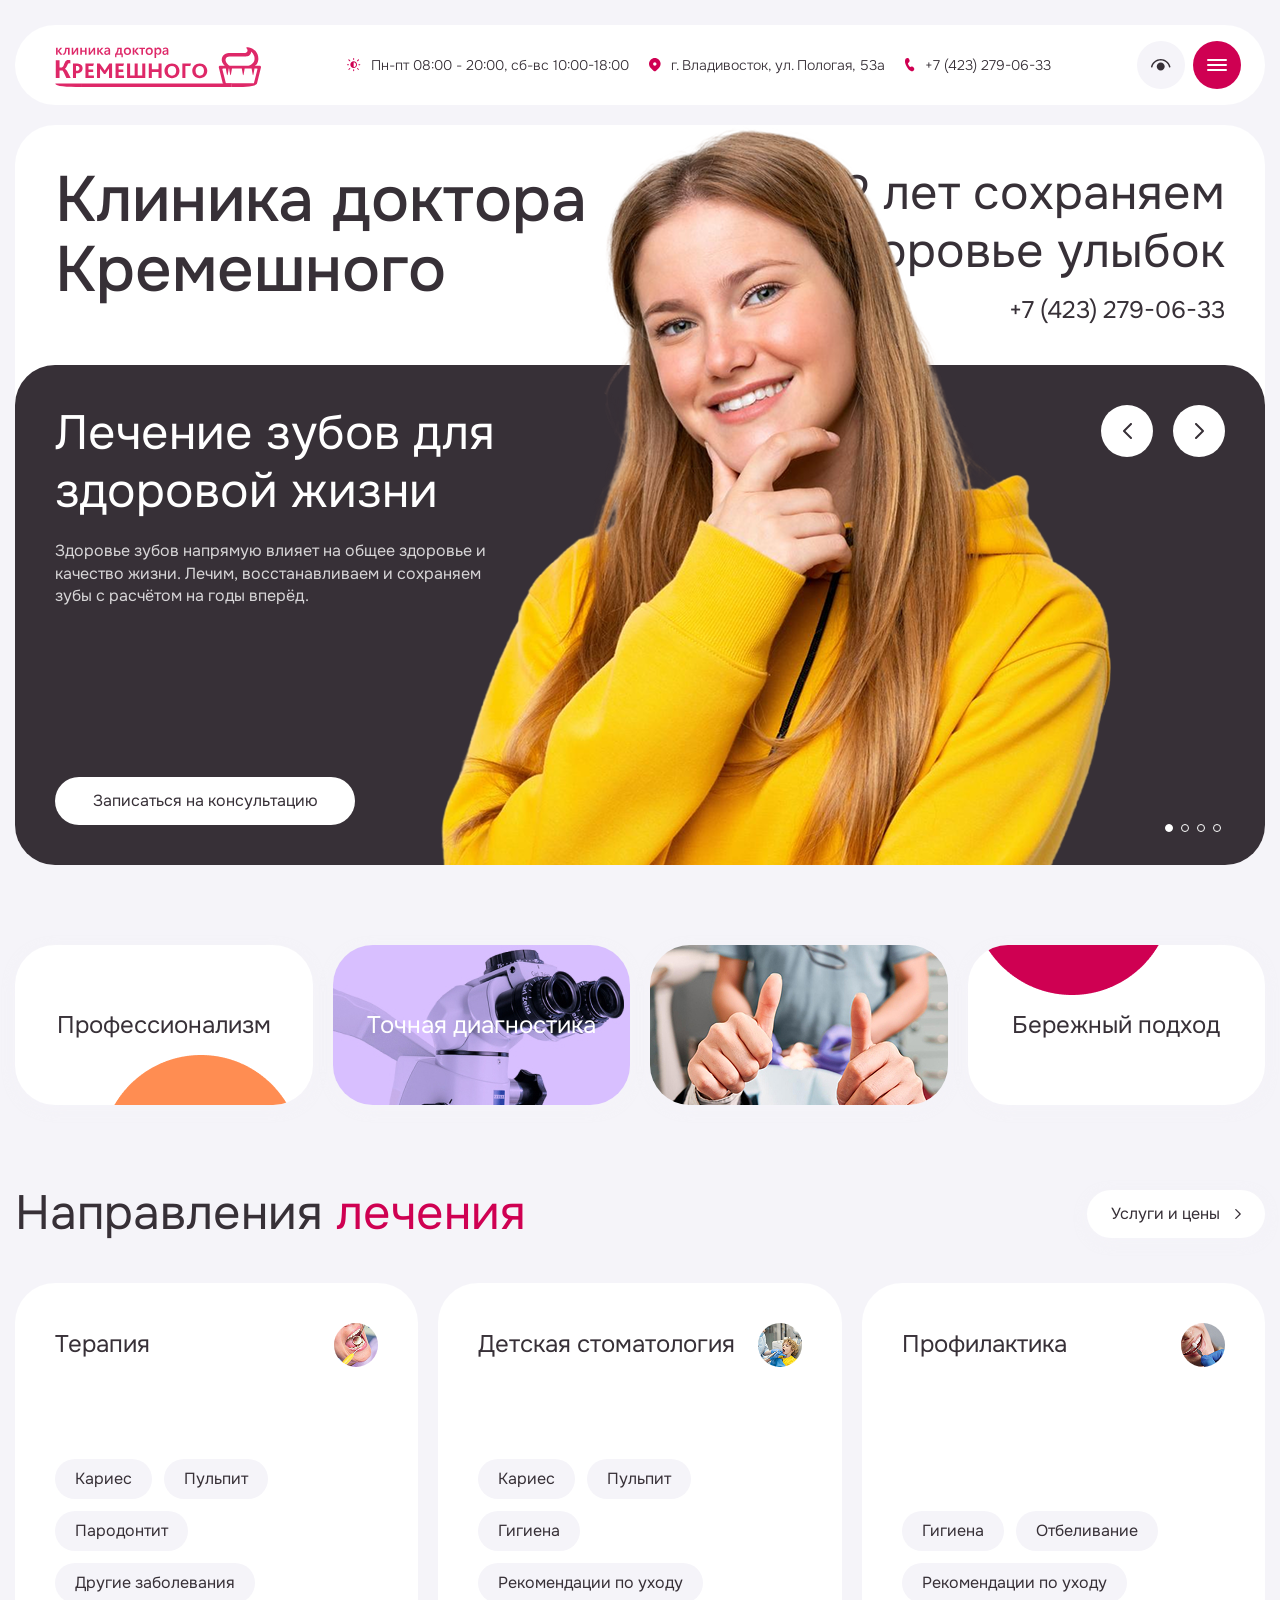
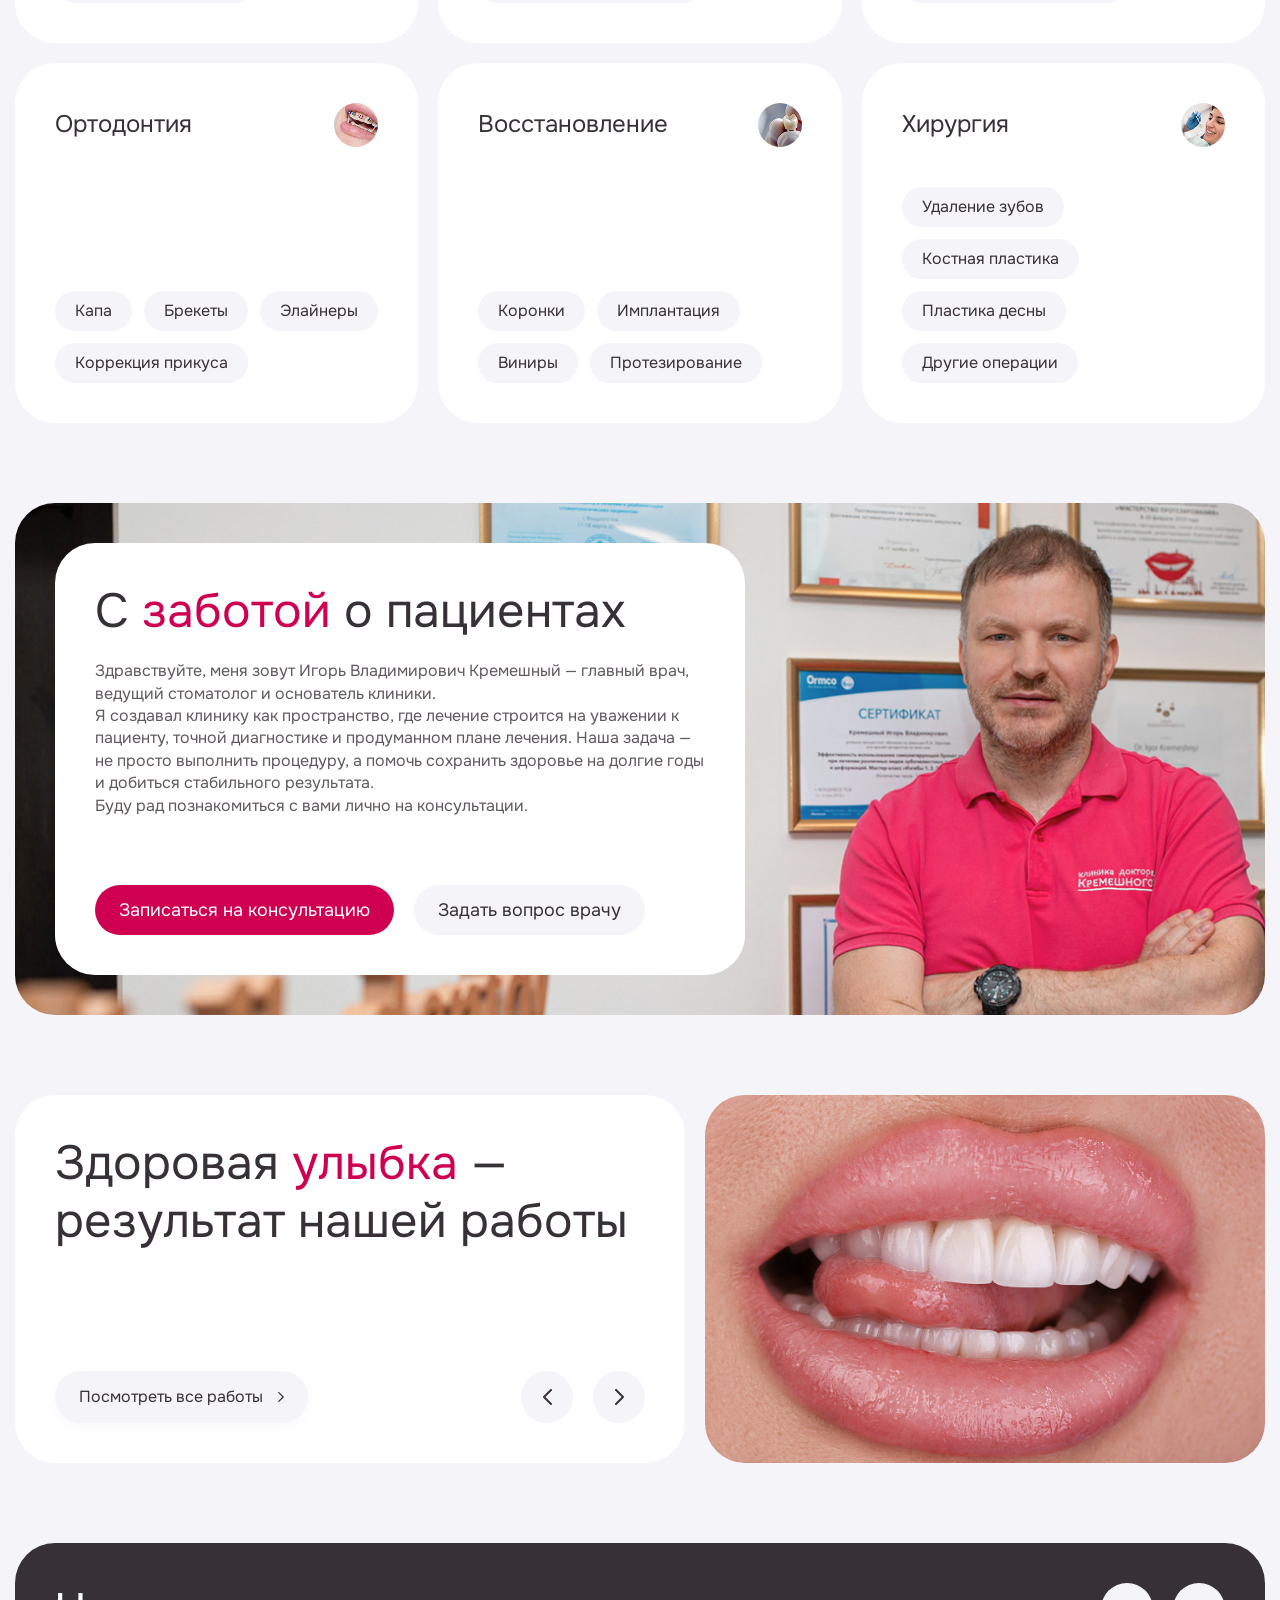
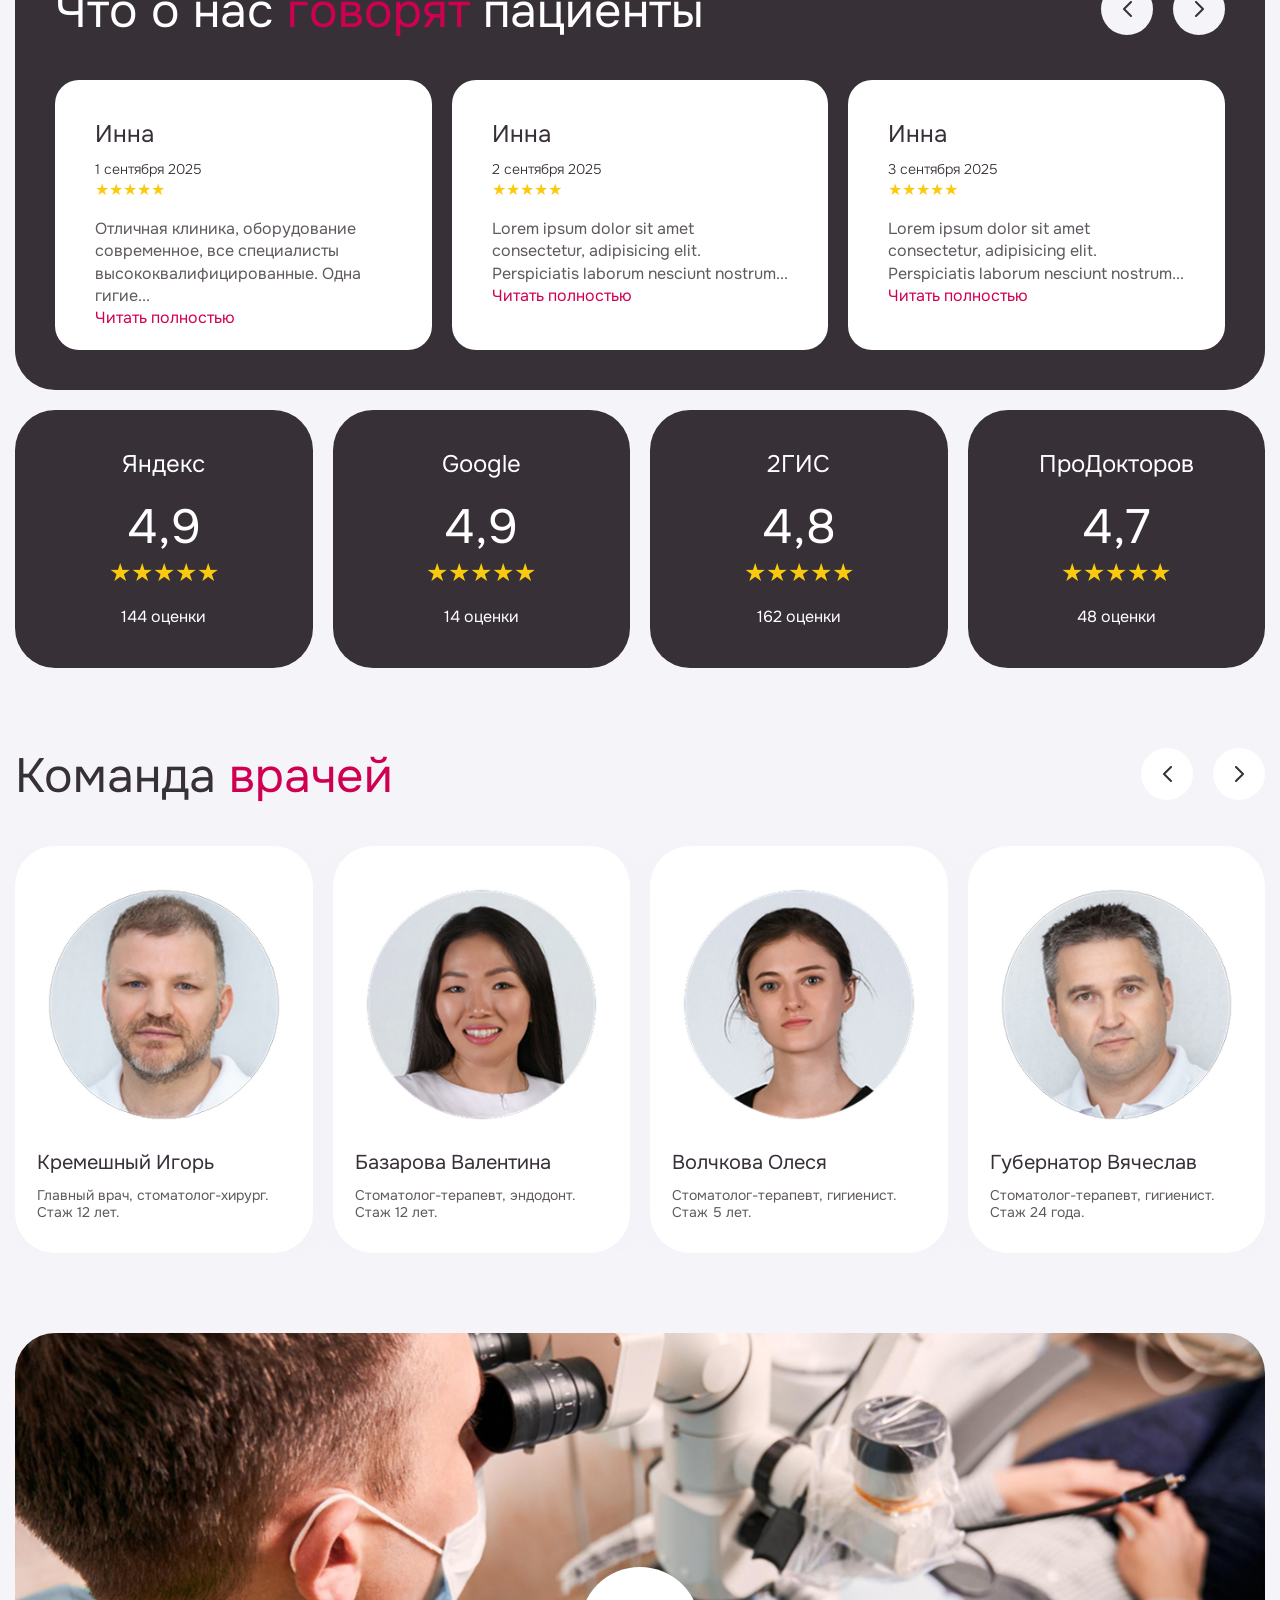
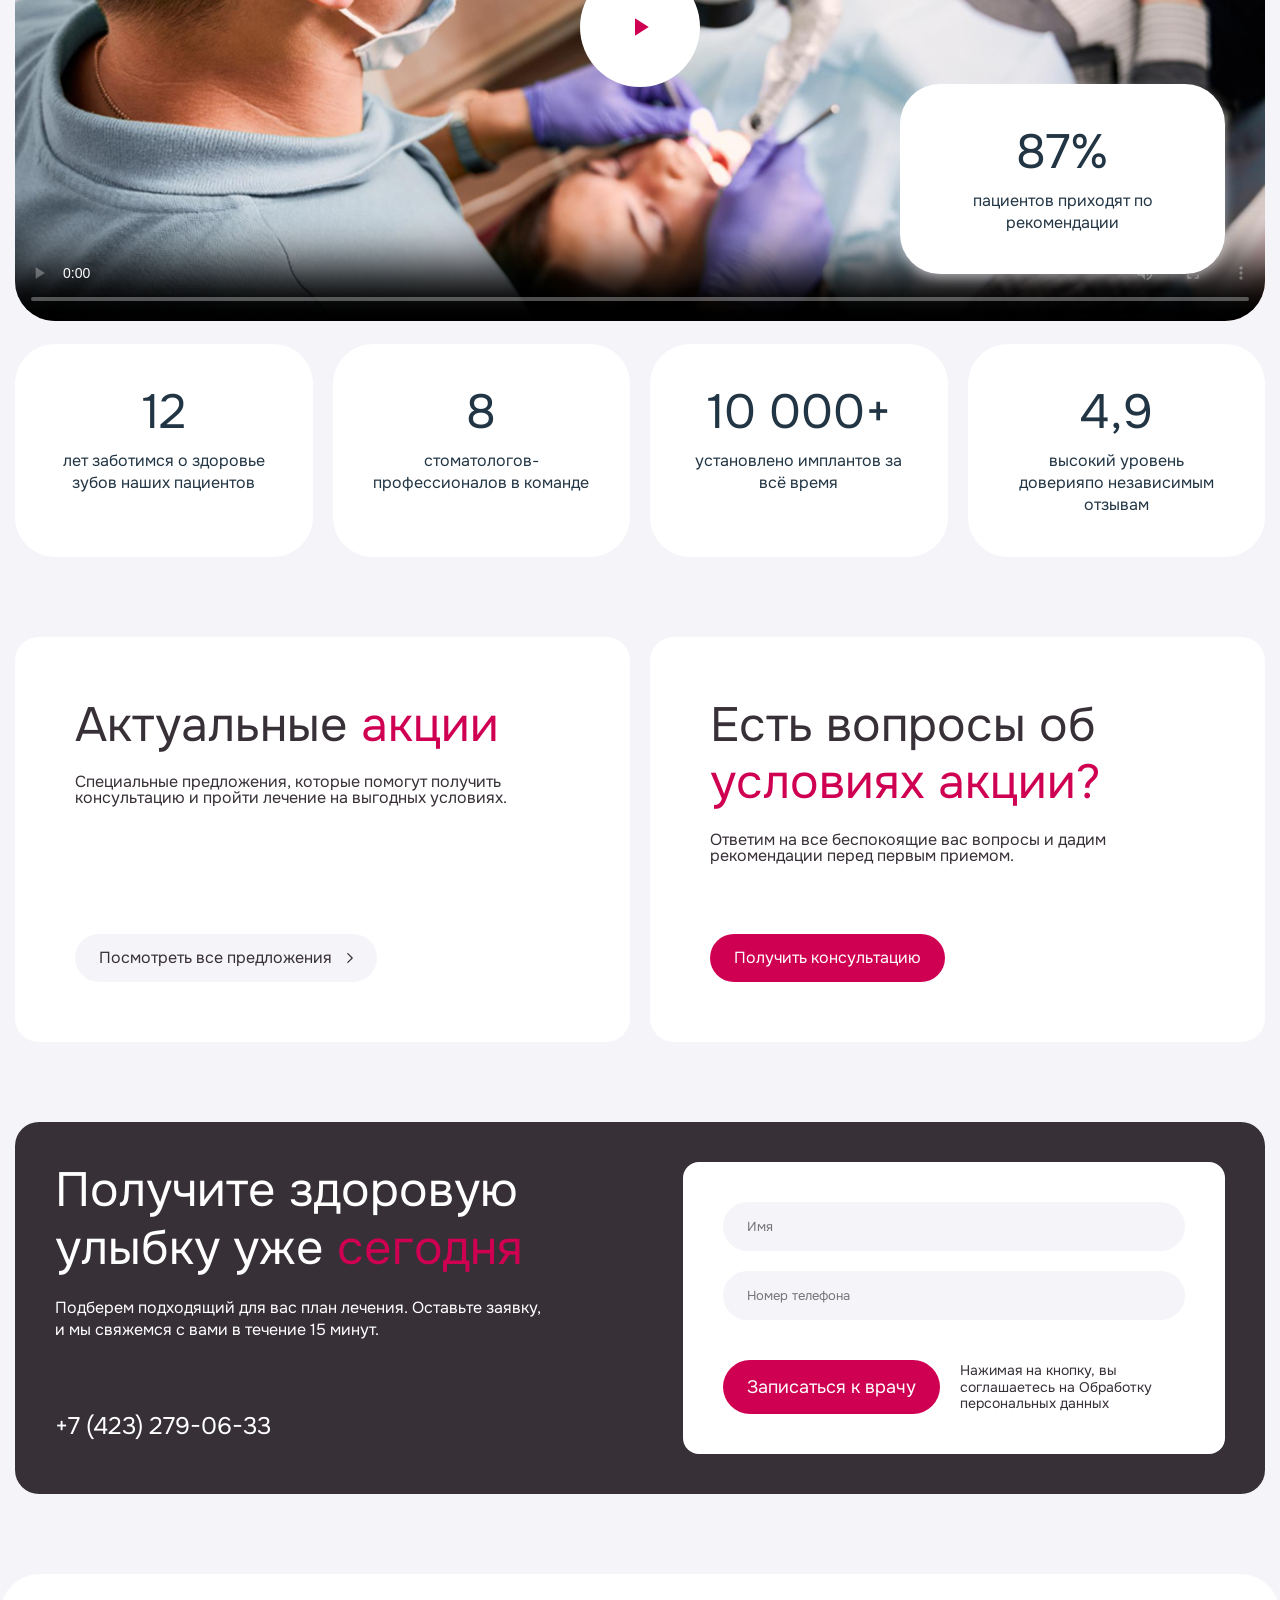
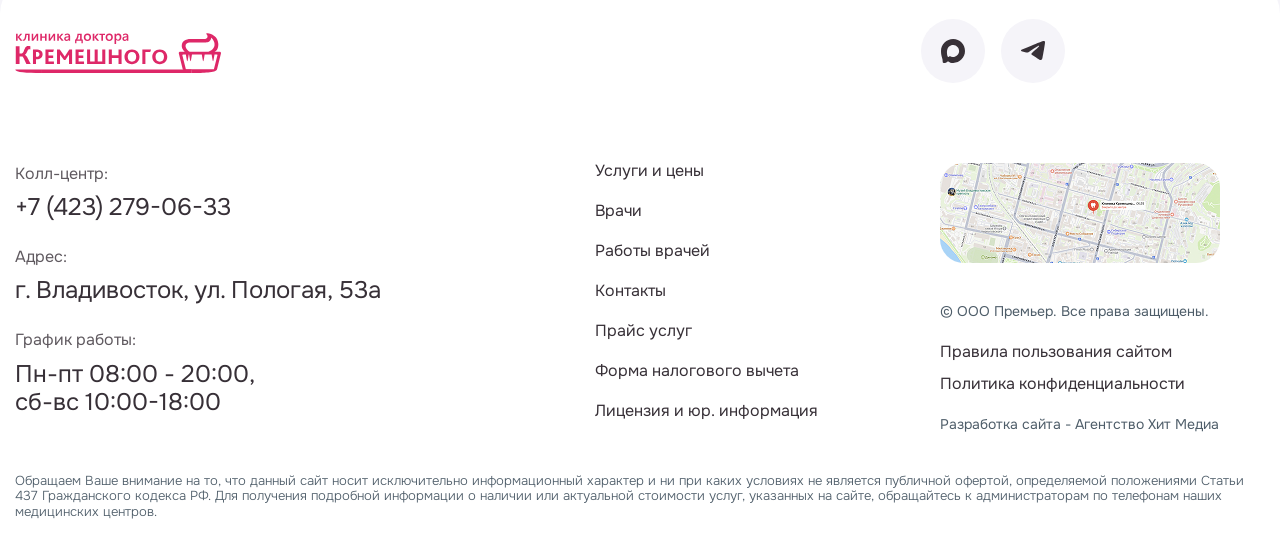
==== commit 3f177832: "." ====
--- a/index.html
+++ b/index.html
@@ -145,8 +145,8 @@
                                         </div>
                                         <a class="hero-slide__btn" href="#">Записаться на консультацию</a>
                                     </div>
-                                    <div class="hero-slide__img">
-                                        <img src="img/decor/hero-slide_1.png" alt="" style="left:-95px">
+                                    <div class="hero-slide__img  hero-slide_1">
+                                        <img src="img/decor/hero-slide_1.png" alt="">
                                     </div>
                                 </div>
                                 <div class="swiper-slide hero-slide">
@@ -157,8 +157,8 @@
                                         </div>
                                         <a class="hero-slide__btn" href="#">Записаться на консультацию</a>
                                     </div>
-                                    <div class="hero-slide__img">
-                                        <img src="img/decor/hero-slide_2.png" alt="" style="left:-95px">
+                                    <div class="hero-slide__img  hero-slide_2">
+                                        <img src="img/decor/hero-slide_2.png" alt="">
                                     </div>
                                 </div>
                                 <div class="swiper-slide hero-slide">
--- a/css/style.css
+++ b/css/style.css
@@ -460,7 +460,10 @@
 .hero-pagination .swiper-pagination-bullet-active {
   background: #ffffff;
 }
-
+.hero-slide_1,
+.hero-slide_2 {
+  left: -95px;
+}
 /* ---------------------------------------------------------------------------------------------------------- */
 .advantages__list {
   display: flex;
@@ -1268,6 +1271,19 @@
   .footer__socials {
     margin-right: 0;
   }
+
+  .hero__inner {
+    overflow-x: clip;
+    overflow-y: visible;
+  }
+
+  .hero-slide_4 img {
+    max-width: 350px;
+  }
+  .hero-slide {
+    overflow-x: clip;
+    overflow-y: visible;
+  }
 }
 @media (max-width: 1060px) {
   .portfolio__inner {
@@ -1296,6 +1312,7 @@
     height: auto;
     object-fit: cover;
   }
+
   /* ----------------------------------------------------------- */
 }
 @media (max-width: 900px) {
@@ -1445,11 +1462,10 @@
   }
   .hero-slide {
     padding: 30px;
-    overflow: hidden;
   }
   .hero__arrows {
-    top: 30px;
-    right: 30px;
+    top: 10px;
+    right: 10px;
     gap: 15px;
   }
   .hero-slide__column {
@@ -1457,15 +1473,45 @@
   }
   .hero-slide__title {
     font-size: 30px;
+    margin-top: 30px;
   }
   .hero__inner {
     height: 400px;
     margin-top: -27px;
     overflow: hidden;
   }
+  .hero-slide {
+    overflow-x: hidden;
+    overflow-y: hidden;
+  }
+  .hero-slide__img {
+    flex-shrink: 0;
+  }
   .hero-slide__img img {
-    max-width: 325px;
+    max-width: 280px;
     z-index: 0;
+    left: auto;
+    right: -85px;
+  }
+  .hero-slide_4 img {
+    max-width: 250px;
+  }
+  .hero-slide_3 img {
+    max-width: 205px;
+    right: -105px;
+  }
+  .swiper-horizontal > .swiper-pagination-bullets {
+    padding-right: 10px;
+    padding-bottom: 10px;
+  }
+  .hero-slide__desc {
+    line-height: 125%;
+    max-width: 230px;
+    font-size: 14px;
+  }
+  .hero-slide_1,
+  .hero-slide_2 {
+    left: 0;
   }
   /* ----------------------------------------------------------- */
   .form__column .title {
@@ -1478,8 +1524,18 @@
 }
 
 @media (max-width: 500px) {
+  .header__inner {
+    gap: 30px;
+  }
+  .logo {
+    flex-shrink: 1;
+  }
   .banner__btns a {
     font-size: 16px;
+  }
+  .hero-slide_1,
+  .hero-slide_2 {
+    left: 25px;
   }
   /* ----------------------------------------------------------- */
   .portfolio__column-bottom {
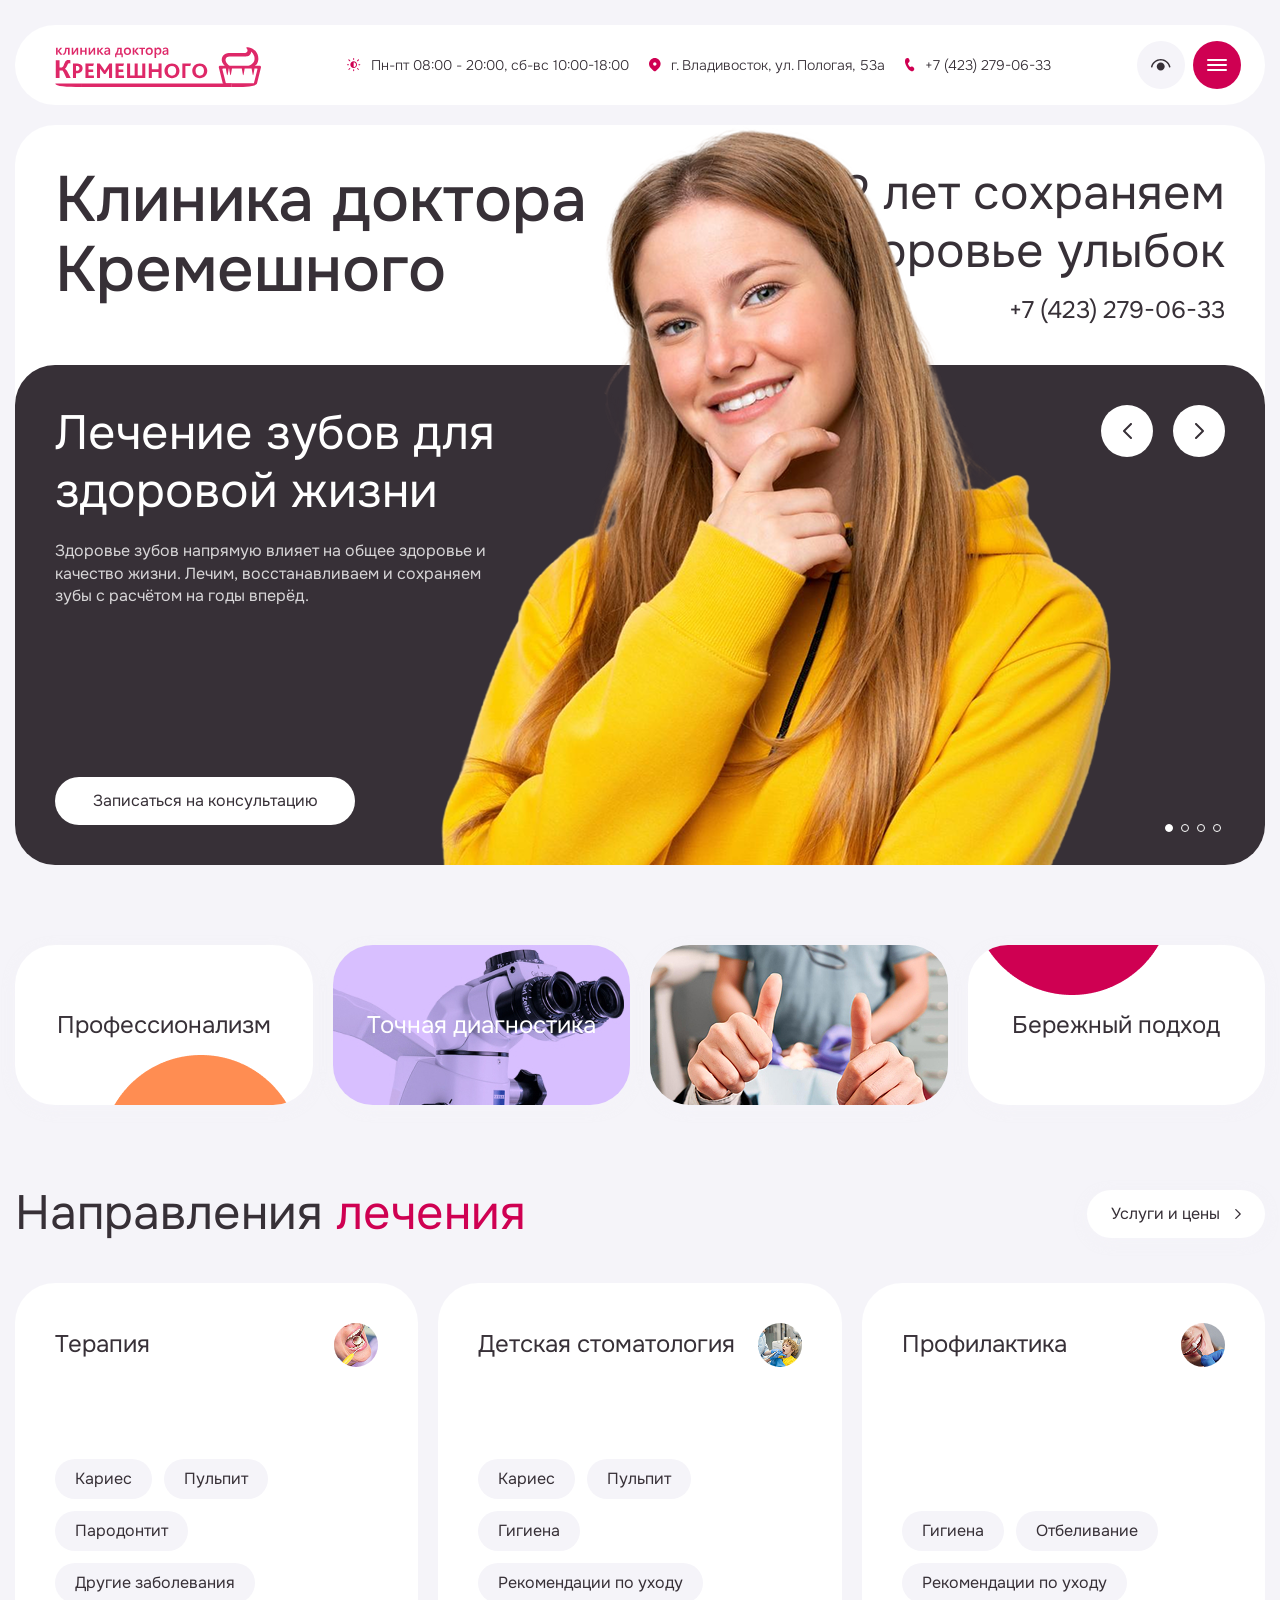
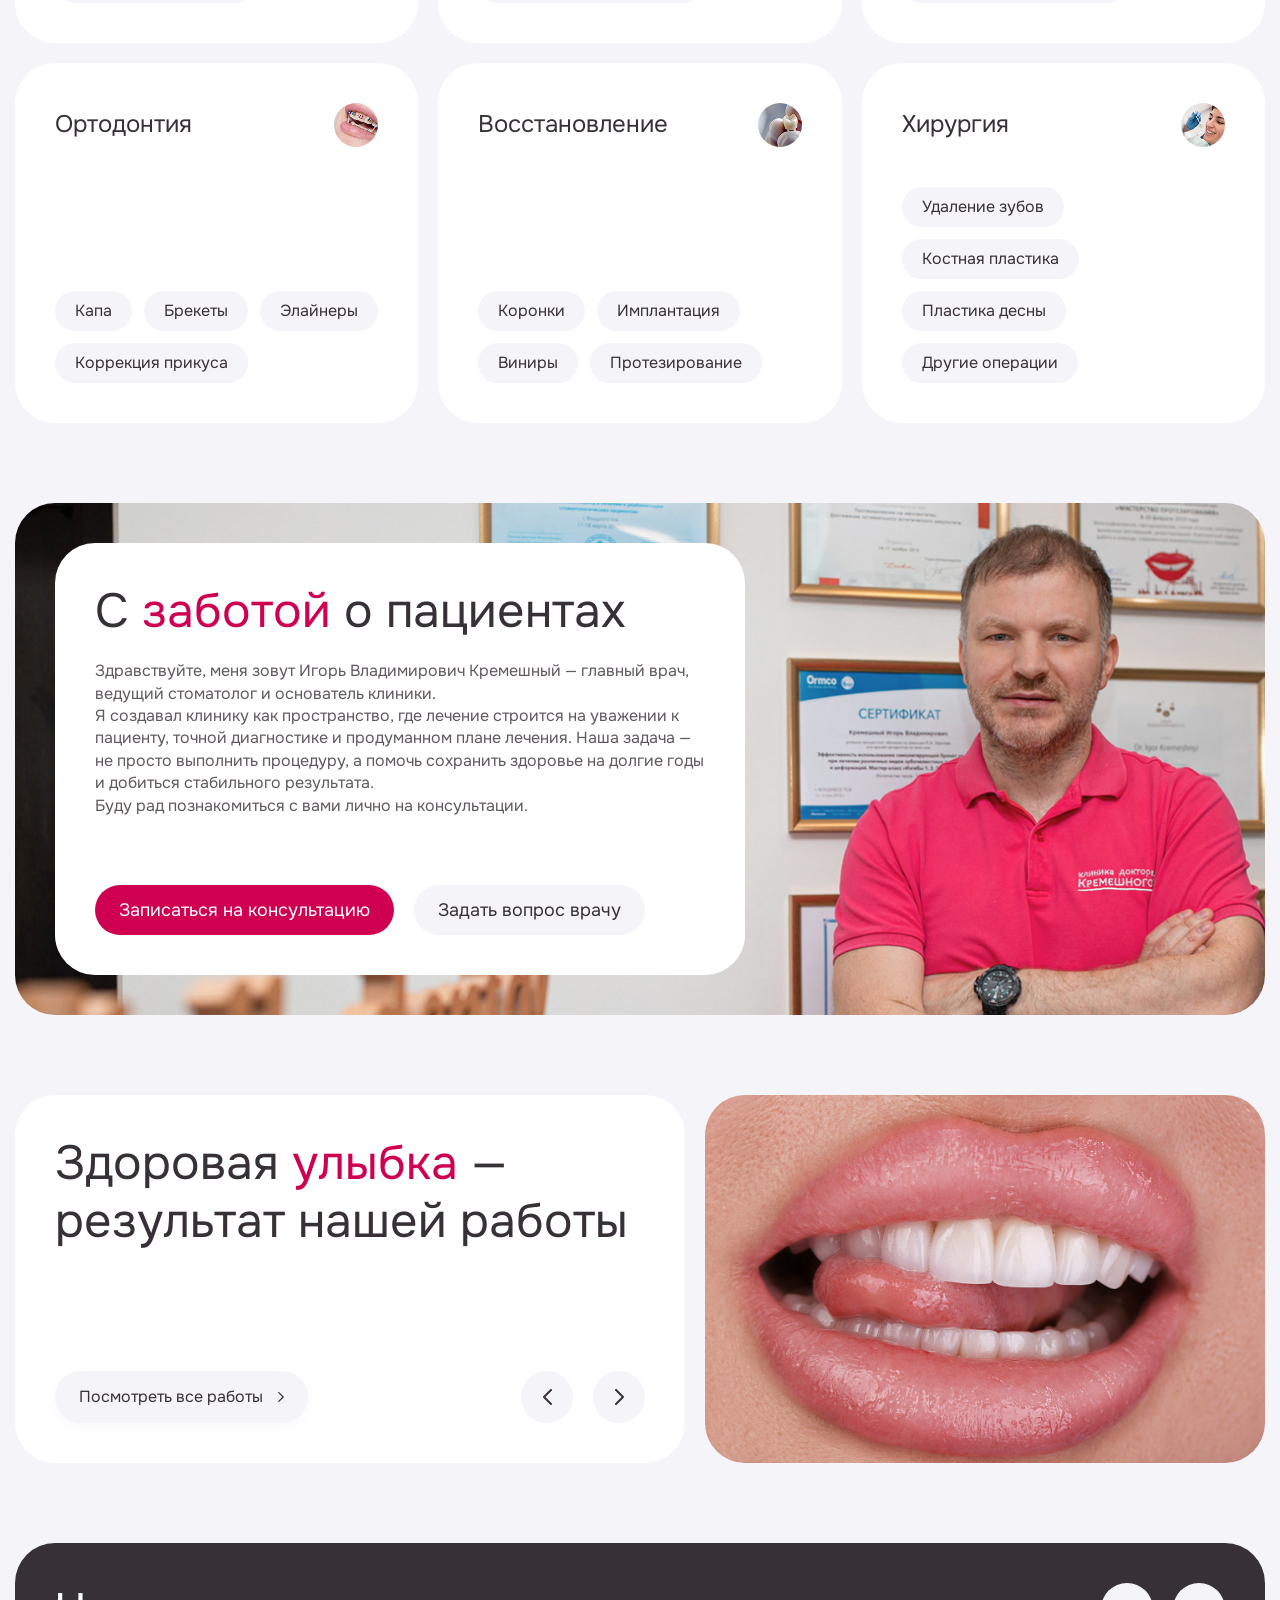
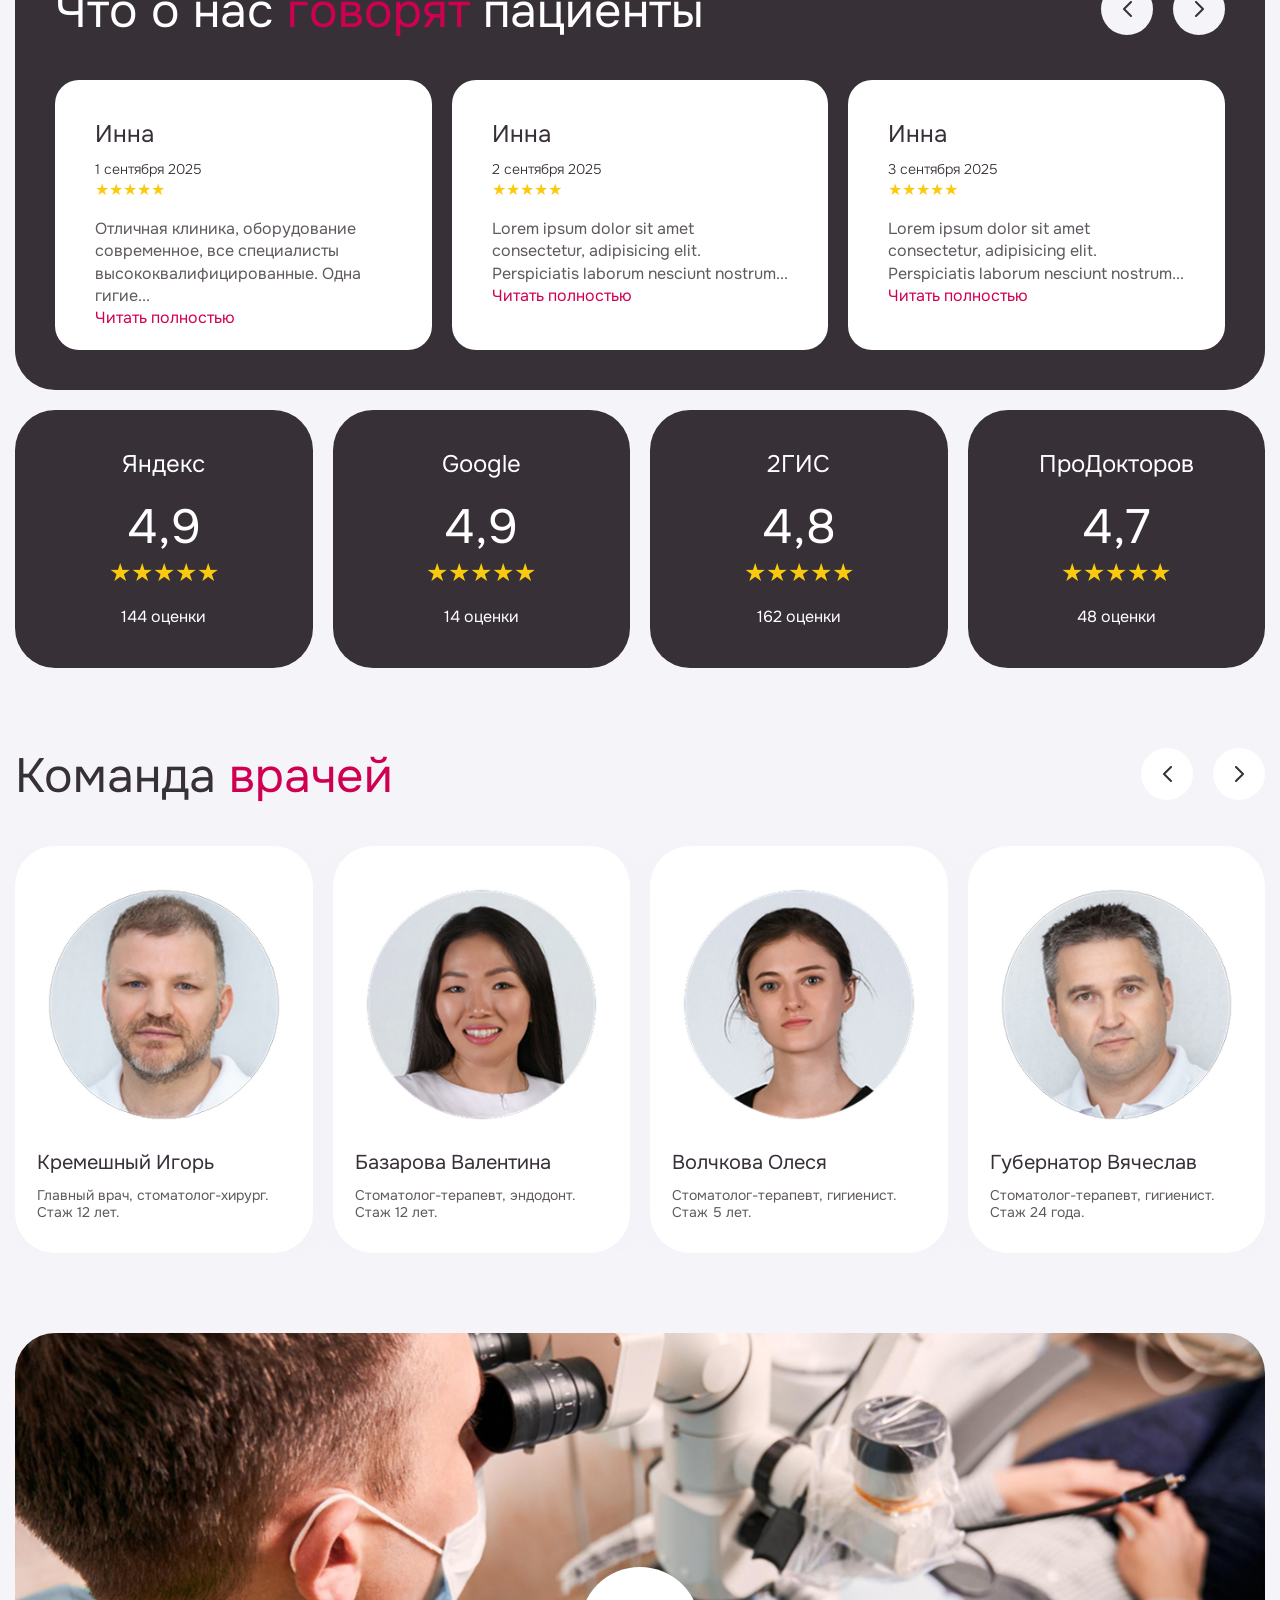
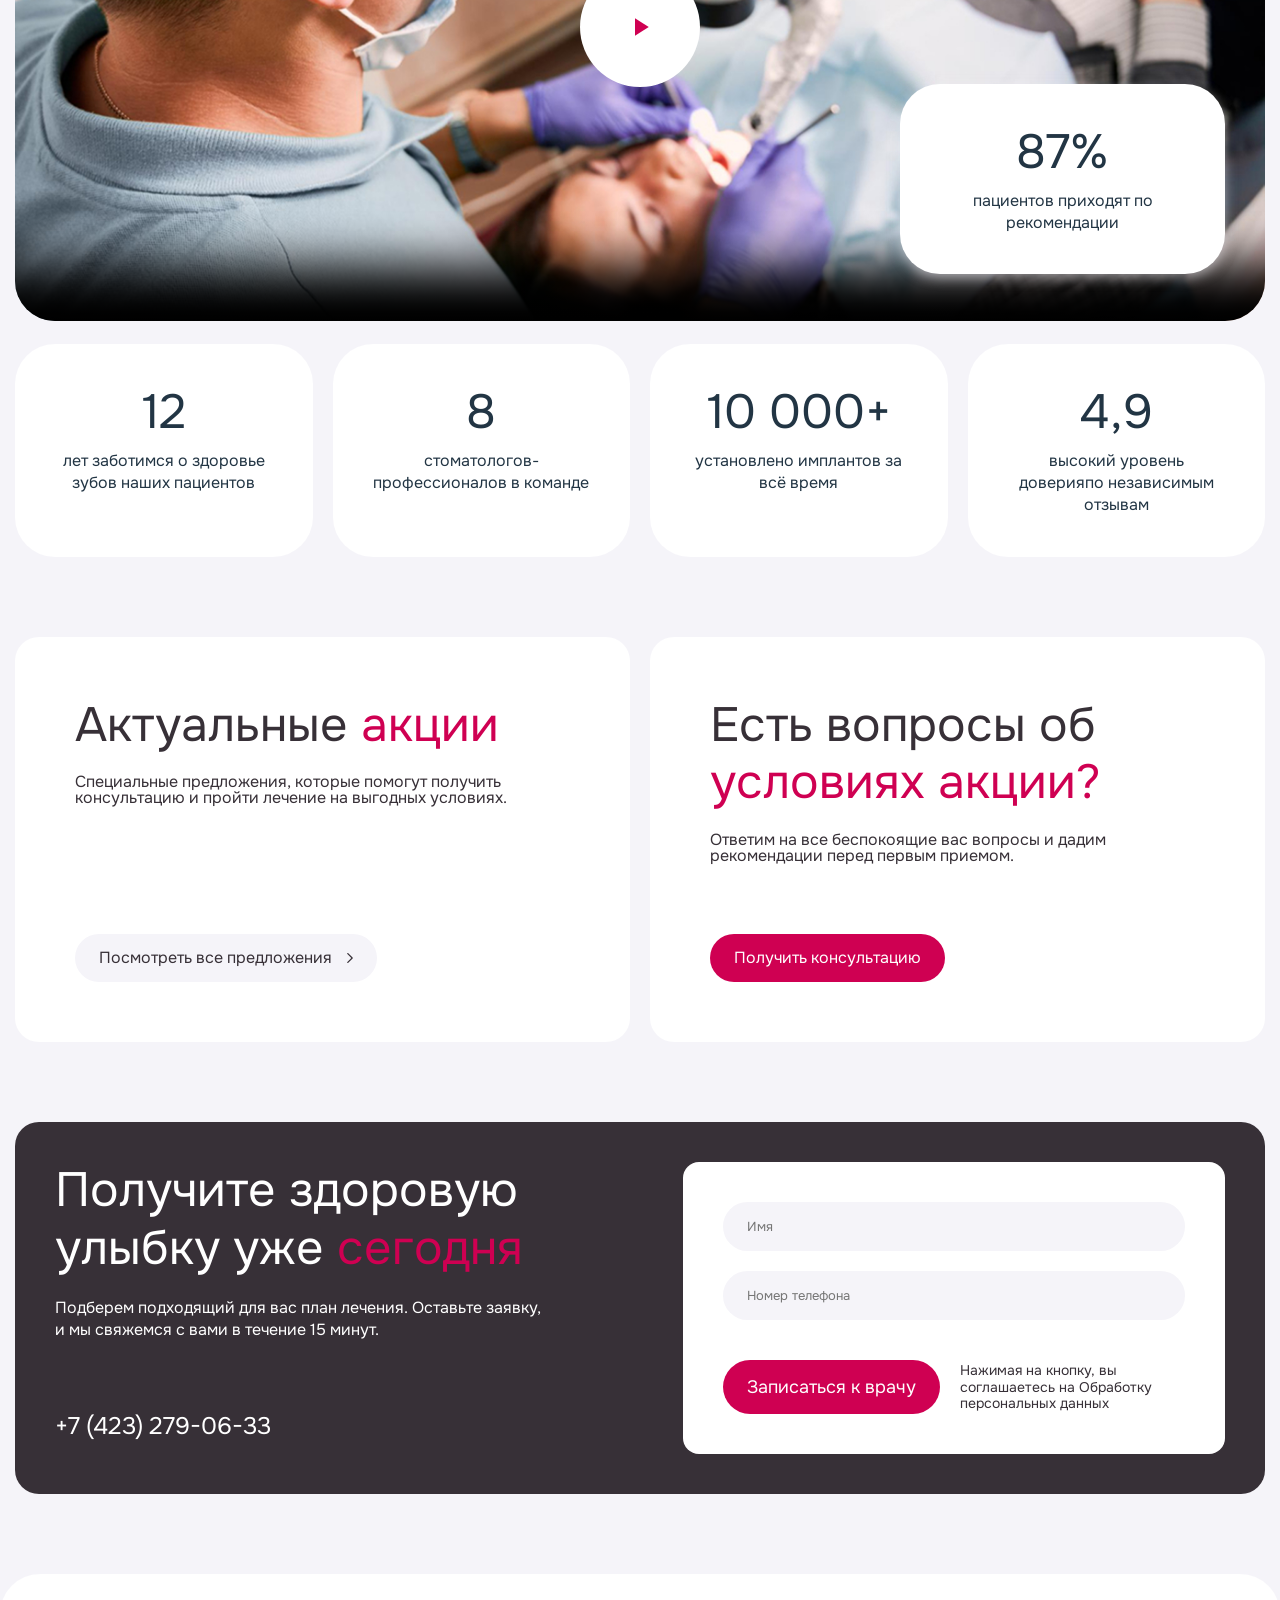
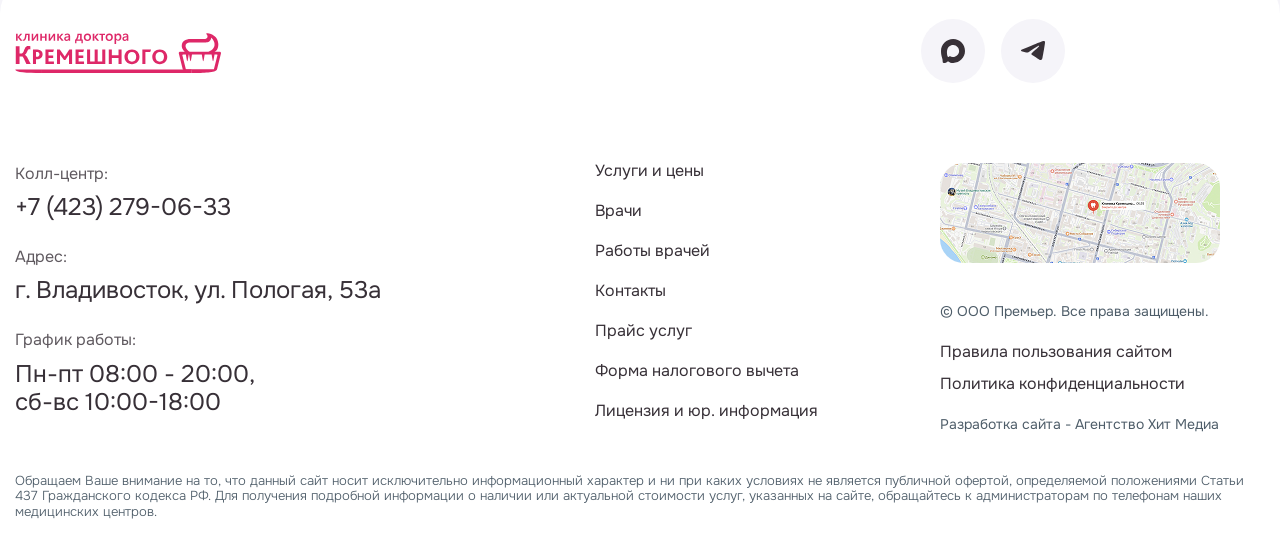
==== commit 8681258e: "." ====
--- a/index.html
+++ b/index.html
@@ -722,6 +722,32 @@
         </div>
     </div>
 
+<div class="modal-hero">
+    <div class="modal__content">
+            <button class="modal__cancel modal__close">
+                <svg width="16" height="16" viewBox="0 0 16 16" fill="none" xmlns="http://www.w3.org/2000/svg">
+                <path d="M0.209701 0.387101L0.292891 0.292891C0.653381 -0.0675893 1.22061 -0.0953193 1.6129 0.209701L1.70711 0.292891L8 6.585L14.2929 0.292891C14.6834 -0.0976293 15.3166 -0.0976293 15.7071 0.292891C16.0976 0.683421 16.0976 1.31658 15.7071 1.70711L9.415 8L15.7071 14.2929C16.0676 14.6534 16.0953 15.2206 15.7903 15.6129L15.7071 15.7071C15.3466 16.0676 14.7794 16.0953 14.3871 15.7903L14.2929 15.7071L8 9.415L1.70711 15.7071C1.31658 16.0976 0.683421 16.0976 0.292891 15.7071C-0.0976293 15.3166 -0.0976293 14.6834 0.292891 14.2929L6.585 8L0.292891 1.70711C-0.0675893 1.34662 -0.0953193 0.779391 0.209701 0.387101Z" fill="white"/>
+                </svg>
+            </button>
+
+            <div class="modal__inner">
+                        <div class="form__column">
+                            <h6 class="title">Получите здоровую улыбку уже <span class="title__accent">сегодня</span></h6>
+                            <p class="form__column-text">Подберем подходящий для вас план лечения. Оставьте заявку, и мы свяжемся с вами в течение 15 минут.</p>
+                        </div>
+                        <form action="">
+                            <input type="text" placeholder="Имя">
+                            <input type="tel" placeholder="Номер телефона" >
+                            <label for="">
+                                <input type="submit" value="Записаться к врачу">
+                                <span>Нажимая на кнопку, вы соглашаетесь на <a href="#">Обработку персональных данных</a></span>
+                            </label>
+                        </form>
+                    </div>
+        </div>
+</div>
+
+
 
     <script src="js/inputmask.min.js"></script>
     <script src="js/swiper-bundle.min.js"></script>
--- a/css/style.css
+++ b/css/style.css
@@ -464,330 +464,34 @@
 .hero-slide_2 {
   left: -95px;
 }
-/* ---------------------------------------------------------------------------------------------------------- */
-.advantages__list {
+.modal-hero {
+  position: fixed;
+  inset: 0;
+  background-color: #0000008d;
+  z-index: 10;
   display: flex;
   justify-content: center;
-  gap: 20px;
-}
-.advantages__item {
-  max-width: 325px;
-  width: 100%;
-  height: 160px;
-  border-radius: 40px;
-  overflow: hidden;
-  background: #ffffff;
-  box-shadow: 0 4px 12px rgba(245, 244, 249, 0.5);
-  display: flex;
-  justify-content: center;
-  align-items: center;
-  font-size: 24px;
-  line-height: 120%;
-}
-.advantages__item:nth-child(2) {
-  background: url("../img/decor/adv-1.jpg");
-  color: #ffffff;
-}
-.advantages__item:nth-child(3) {
-  background: url("../img/decor/adv-3.jpg");
-}
-
-.advantages__item-img {
-  position: relative;
-}
-.advantages__item-img img {
-  position: absolute;
-}
-.advantages__item:nth-child(1) .advantages__item-img img {
-  top: 30px;
-  right: -30px;
-}
-.advantages__item:nth-child(4) .advantages__item-img img {
-  top: -80px;
-  left: -40px;
-}
-
-/* ---------------------------------------------------------------------------------------------------------- */
-.directions__top {
-  display: flex;
-  justify-content: space-between;
-  align-items: center;
-  margin-bottom: 40px;
-}
-.directions__link {
-  display: flex;
-  align-items: center;
-  gap: 15px;
-  background: #ffffff;
-  border-radius: 40px;
-  padding: 16px 24px;
-  box-shadow: 0 4px 12px rgba(245, 244, 249, 0.5);
-  transition: all 0.3s;
-}
-.directions__link:hover {
-  background: var(--accent);
-  color: #ffffff;
-}
-.directions__link svg path {
-  transition: all 0.3s;
-}
-.directions__link:hover svg path {
-  fill: #ffffff;
-}
-.directions__list {
-  display: grid;
-  grid-template-columns: repeat(3, 1fr);
-  gap: 20px;
-}
-.directions__item {
-  height: 360px;
-  background: #ffffff;
-  border-radius: 40px;
-  padding: 40px;
-  display: flex;
-  flex-direction: column;
-  justify-content: space-between;
-}
-.directions__item-top {
-  display: flex;
-  justify-content: space-between;
-  align-items: center;
-}
-.directions__item-title {
-  font-size: 24px;
-  line-height: 120%;
-}
-.directions__item-img {
-  width: 44px;
-  height: 44px;
-  border-radius: 24px;
-  overflow: hidden;
-}
-.directions__item-tags {
-  display: flex;
-  flex-wrap: wrap;
-  gap: 12px;
-}
-.directions__item-tag {
-  background: var(--body-bg);
-  border-radius: 24px;
-  padding: 12px 20px;
-}
-/* ---------------------------------------------------------------------------------------------------------- */
-.banner__inner {
-  background: url("../img/decor/banner-bg.jpg") no-repeat;
-  background-size: cover;
-  border-radius: 40px;
-  padding: 40px;
-}
-.banner__info {
-  max-width: 690px;
-  width: 100%;
-  background: #ffffff;
-  border-radius: 40px;
-  padding: 40px;
-}
-.banner__info .title {
-  margin-bottom: 20px;
-}
-.banner__text {
-  color: rgba(55, 48, 55, 0.8);
-  line-height: 140%;
-  margin-bottom: 68px;
-}
-.banner__btns {
-  display: flex;
-  gap: 20px;
-}
-.banner__btns a {
-  width: fit-content;
-  padding: 16px 24px;
-  font-size: 18px;
-  border-radius: 40px;
-  transition: all 0.3s;
-}
-.banner__btns a:first-child {
-  background: var(--accent);
-  color: #ffffff;
-}
-.banner__btns a:last-child {
-  background: var(--body-bg);
-}
-.banner__btns a:first-child:hover {
-  background: var(--body-bg);
-  color: var(--general-dark);
-}
-.banner__btns a:last-child:hover {
-  background: var(--accent);
-  color: #ffffff;
-}
-/* ---------------------------------------------------------------------------------------------------------- */
-.portfolio__inner {
-  display: flex;
-  justify-content: space-between;
-  gap: 20px;
-}
-.portfolio__column {
-  background: #ffffff;
-  border-radius: 40px;
-  max-width: 670px;
-  width: 100%;
-  padding: 40px;
-  flex-shrink: 0;
-  display: flex;
-  flex-direction: column;
-  justify-content: space-between;
-  gap: 20px;
-}
-.portfolio__column-bottom {
-  display: flex;
-  justify-content: space-between;
-  gap: 10px;
-}
-.portfolio__column-link {
-  display: flex;
-  align-items: center;
-  gap: 15px;
-  background: var(--body-bg);
-  border-radius: 40px;
-  padding: 16px 24px;
-  box-shadow: 0 4px 12px rgba(245, 244, 249, 0.5);
-  transition: all 0.3s;
-}
-.portfolio__column-link svg path {
-  transition: all 0.3s;
-}
-.portfolio__column-link:hover {
-  background: var(--accent);
-  color: #ffffff;
-}
-.portfolio__column-link:hover svg path {
-  fill: #ffffff;
-}
-.portfolio-arrows {
-  display: flex;
-  gap: 20px;
-}
-.portfolio-slide {
-  border-radius: 40px;
-  overflow: hidden;
-}
-.portfolio-slide img {
-  max-width: 670px;
-  width: 100%;
-  object-fit: contain;
-}
-/* ---------------------------------------------------------------------------------------------------------- */
-.feedback__inner {
-  background: var(--general-dark);
-  border-radius: 40px;
-  padding: 40px;
-  color: #ffffff;
-  margin-bottom: 20px;
-}
-.feedback__top {
-  display: flex;
-  justify-content: space-between;
-  margin-bottom: 40px;
-}
-.feedback-arrows {
-  display: flex;
-  gap: 20px;
-}
-.feedback-slide {
-  max-width: 410px;
-  height: 270px;
-  padding: 40px;
-  border-radius: 24px;
-  background: #ffffff;
-  color: var(--general-dark);
-}
-.feedback-user__name {
-  font-size: 24px;
-  line-height: 120%;
-  margin-bottom: 12px;
-}
-.feedback-date {
-  font-size: 14px;
-  font-weight: 300;
-  line-height: 120%;
-  margin-bottom: 4px;
-}
-.feedback-stars {
-  color: #faca0e;
-  margin-bottom: 20px;
-}
-.feedback-text {
-  color: rgba(55, 48, 55, 0.8);
-  line-height: 140%;
-}
-.feedback__list {
-  display: flex;
-  justify-content: center;
-  gap: 20px;
-}
-.feedback__list li {
-  justify-items: center;
-  display: block;
-  width: 100%;
-}
-.feedback__item {
-  display: flex;
-  justify-content: center;
-  align-items: center;
-  flex-direction: column;
-  background: var(--general-dark);
-  color: #ffffff;
-  max-width: 325px;
-  width: 100%;
-  border-radius: 40px;
-  padding: 40px;
-}
-.feedback__item-name {
-  font-size: 24px;
-  line-height: 120%;
-  margin-bottom: 20px;
-}
-.feedback__item-number {
-  font-size: 48px;
-  line-height: 120%;
-  margin-bottom: 4px;
-}
-.feedback__item-stars {
-  font-size: 25px;
-  color: #faca0e;
-  margin-bottom: 20px;
-}
-.feedback__item-all {
-  line-height: 140%;
-}
-.modal {
-  display: none;
-  position: fixed;
-  top: 0;
-  left: 0;
-  width: 100%;
-  height: 100%;
+  align-items: center;
+  opacity: 0;
+  visibility: hidden;
+  transition: all 0.4s;
+  padding: 15px;
+
   background: rgba(0, 0, 0, 0.7);
   backdrop-filter: blur(20px);
   z-index: 10;
-  justify-content: center;
-  align-items: center;
-}
-.modal.active {
-  display: flex;
-  animation: fadeIn 0.3s ease;
-}
-.modal__content {
-  background: #ffffff;
+}
+.modal-hero .modal__content {
+  background: var(--general-dark);
   max-width: 670px;
   width: 90%;
-  padding: 30px;
+  padding: 40px;
   border-radius: 24px;
   position: relative;
   max-height: 80vh;
-
+  color: #ffffff;
   animation: slideIn 0.3s ease;
+  text-align: center;
 }
 .modal__close {
   position: absolute;
@@ -807,6 +511,382 @@
   justify-content: center;
   align-items: center;
 }
+.body--opened-modal .modal-hero {
+  opacity: 1;
+  visibility: visible;
+}
+.modal-hero .form__column .title {
+  max-width: 100%;
+}
+.modal-hero .form__column-text {
+  margin-bottom: 0;
+  text-align: center;
+  margin: 0 auto 40px;
+}
+.modal-hero form {
+  padding: 40px;
+  background: #ffffff;
+  border-radius: 24px;
+  display: flex;
+  flex-direction: column;
+  gap: 10px;
+}
+.modal-hero form label {
+  margin-top: 20px;
+  display: flex;
+  flex-direction: column;
+  gap: 20px;
+}
+.modal-hero form label span {
+  font-size: 14px;
+  line-height: 120%;
+}
+.modal-hero form label a {
+  text-decoration: underline;
+}
+/* ---------------------------------------------------------------------------------------------------------- */
+.advantages__list {
+  display: flex;
+  justify-content: center;
+  gap: 20px;
+}
+.advantages__item {
+  max-width: 325px;
+  width: 100%;
+  height: 160px;
+  border-radius: 40px;
+  overflow: hidden;
+  background: #ffffff;
+  box-shadow: 0 4px 12px rgba(245, 244, 249, 0.5);
+  display: flex;
+  justify-content: center;
+  align-items: center;
+  font-size: 24px;
+  line-height: 120%;
+}
+.advantages__item:nth-child(2) {
+  background: url("../img/decor/adv-1.jpg");
+  color: #ffffff;
+}
+.advantages__item:nth-child(3) {
+  background: url("../img/decor/adv-3.jpg");
+}
+
+.advantages__item-img {
+  position: relative;
+}
+.advantages__item-img img {
+  position: absolute;
+}
+.advantages__item:nth-child(1) .advantages__item-img img {
+  top: 30px;
+  right: -30px;
+}
+.advantages__item:nth-child(4) .advantages__item-img img {
+  top: -80px;
+  left: -40px;
+}
+
+/* ---------------------------------------------------------------------------------------------------------- */
+.directions__top {
+  display: flex;
+  justify-content: space-between;
+  align-items: center;
+  margin-bottom: 40px;
+}
+.directions__link {
+  display: flex;
+  align-items: center;
+  gap: 15px;
+  background: #ffffff;
+  border-radius: 40px;
+  padding: 16px 24px;
+  box-shadow: 0 4px 12px rgba(245, 244, 249, 0.5);
+  transition: all 0.3s;
+}
+.directions__link:hover {
+  background: var(--accent);
+  color: #ffffff;
+}
+.directions__link svg path {
+  transition: all 0.3s;
+}
+.directions__link:hover svg path {
+  fill: #ffffff;
+}
+.directions__list {
+  display: grid;
+  grid-template-columns: repeat(3, 1fr);
+  gap: 20px;
+}
+.directions__item {
+  height: 360px;
+  background: #ffffff;
+  border-radius: 40px;
+  padding: 40px;
+  display: flex;
+  flex-direction: column;
+  justify-content: space-between;
+}
+.directions__item-top {
+  display: flex;
+  justify-content: space-between;
+  align-items: center;
+}
+.directions__item-title {
+  font-size: 24px;
+  line-height: 120%;
+}
+.directions__item-img {
+  width: 44px;
+  height: 44px;
+  border-radius: 24px;
+  overflow: hidden;
+}
+.directions__item-tags {
+  display: flex;
+  flex-wrap: wrap;
+  gap: 12px;
+}
+.directions__item-tag {
+  background: var(--body-bg);
+  border-radius: 24px;
+  padding: 12px 20px;
+}
+/* ---------------------------------------------------------------------------------------------------------- */
+.banner__inner {
+  background: url("../img/decor/banner-bg.jpg") no-repeat;
+  background-size: cover;
+  border-radius: 40px;
+  padding: 40px;
+}
+.banner__info {
+  max-width: 690px;
+  width: 100%;
+  background: #ffffff;
+  border-radius: 40px;
+  padding: 40px;
+}
+.banner__info .title {
+  margin-bottom: 20px;
+}
+.banner__text {
+  color: rgba(55, 48, 55, 0.8);
+  line-height: 140%;
+  margin-bottom: 68px;
+}
+.banner__btns {
+  display: flex;
+  gap: 20px;
+}
+.banner__btns a {
+  width: fit-content;
+  padding: 16px 24px;
+  font-size: 18px;
+  border-radius: 40px;
+  transition: all 0.3s;
+}
+.banner__btns a:first-child {
+  background: var(--accent);
+  color: #ffffff;
+}
+.banner__btns a:last-child {
+  background: var(--body-bg);
+}
+.banner__btns a:first-child:hover {
+  background: var(--body-bg);
+  color: var(--general-dark);
+}
+.banner__btns a:last-child:hover {
+  background: var(--accent);
+  color: #ffffff;
+}
+/* ---------------------------------------------------------------------------------------------------------- */
+.portfolio__inner {
+  display: flex;
+  justify-content: space-between;
+  gap: 20px;
+}
+.portfolio__column {
+  background: #ffffff;
+  border-radius: 40px;
+  max-width: 670px;
+  width: 100%;
+  padding: 40px;
+  flex-shrink: 0;
+  display: flex;
+  flex-direction: column;
+  justify-content: space-between;
+  gap: 20px;
+}
+.portfolio__column-bottom {
+  display: flex;
+  justify-content: space-between;
+  gap: 10px;
+}
+.portfolio__column-link {
+  display: flex;
+  align-items: center;
+  gap: 15px;
+  background: var(--body-bg);
+  border-radius: 40px;
+  padding: 16px 24px;
+  box-shadow: 0 4px 12px rgba(245, 244, 249, 0.5);
+  transition: all 0.3s;
+}
+.portfolio__column-link svg path {
+  transition: all 0.3s;
+}
+.portfolio__column-link:hover {
+  background: var(--accent);
+  color: #ffffff;
+}
+.portfolio__column-link:hover svg path {
+  fill: #ffffff;
+}
+.portfolio-arrows {
+  display: flex;
+  gap: 20px;
+}
+.portfolio-slide {
+  border-radius: 40px;
+  overflow: hidden;
+}
+.portfolio-slide img {
+  max-width: 670px;
+  width: 100%;
+  object-fit: contain;
+}
+/* ---------------------------------------------------------------------------------------------------------- */
+.feedback__inner {
+  background: var(--general-dark);
+  border-radius: 40px;
+  padding: 40px;
+  color: #ffffff;
+  margin-bottom: 20px;
+}
+.feedback__top {
+  display: flex;
+  justify-content: space-between;
+  margin-bottom: 40px;
+}
+.feedback-arrows {
+  display: flex;
+  gap: 20px;
+}
+.feedback-slide {
+  max-width: 410px;
+  height: 270px;
+  padding: 40px;
+  border-radius: 24px;
+  background: #ffffff;
+  color: var(--general-dark);
+}
+.feedback-user__name {
+  font-size: 24px;
+  line-height: 120%;
+  margin-bottom: 12px;
+}
+.feedback-date {
+  font-size: 14px;
+  font-weight: 300;
+  line-height: 120%;
+  margin-bottom: 4px;
+}
+.feedback-stars {
+  color: #faca0e;
+  margin-bottom: 20px;
+}
+.feedback-text {
+  color: rgba(55, 48, 55, 0.8);
+  line-height: 140%;
+}
+.feedback__list {
+  display: flex;
+  justify-content: center;
+  gap: 20px;
+}
+.feedback__list li {
+  justify-items: center;
+  display: block;
+  width: 100%;
+}
+.feedback__item {
+  display: flex;
+  justify-content: center;
+  align-items: center;
+  flex-direction: column;
+  background: var(--general-dark);
+  color: #ffffff;
+  max-width: 325px;
+  width: 100%;
+  border-radius: 40px;
+  padding: 40px;
+}
+.feedback__item-name {
+  font-size: 24px;
+  line-height: 120%;
+  margin-bottom: 20px;
+}
+.feedback__item-number {
+  font-size: 48px;
+  line-height: 120%;
+  margin-bottom: 4px;
+}
+.feedback__item-stars {
+  font-size: 25px;
+  color: #faca0e;
+  margin-bottom: 20px;
+}
+.feedback__item-all {
+  line-height: 140%;
+}
+.modal {
+  display: none;
+  position: fixed;
+  top: 0;
+  left: 0;
+  width: 100%;
+  height: 100%;
+  background: rgba(0, 0, 0, 0.7);
+  backdrop-filter: blur(20px);
+  z-index: 10;
+  justify-content: center;
+  align-items: center;
+}
+.modal.active {
+  display: flex;
+  animation: fadeIn 0.3s ease;
+}
+.modal__content {
+  background: #ffffff;
+  max-width: 670px;
+  width: 90%;
+  padding: 30px;
+  border-radius: 24px;
+  position: relative;
+  max-height: 80vh;
+
+  animation: slideIn 0.3s ease;
+}
+.modal__close {
+  position: absolute;
+  top: -10px;
+  right: -10px;
+  width: 52px;
+  height: 52px;
+  border-radius: 100%;
+  font-size: 28px;
+  border: none;
+  cursor: pointer;
+  color: #666;
+  z-index: 111;
+  background: var(--accent);
+  overflow: visible;
+  display: flex;
+  justify-content: center;
+  align-items: center;
+}
 .feedback-readmore {
   background: none;
   border: none;
@@ -1084,7 +1164,8 @@
   flex-direction: column;
   gap: 20px;
 }
-.form__inner form input {
+.form__inner form input,
+.modal__inner form input {
   background: var(--body-bg);
   border-radius: 60px;
   padding: 16px 24px;
@@ -1095,12 +1176,14 @@
   align-items: center;
   gap: 20px;
 }
-.form__inner form label input {
+.form__inner form label input,
+.modal__inner form label input {
   background: var(--accent);
   color: #ffffff;
   font-size: 18px;
 }
-.form__inner form label span {
+.form__inner form label span,
+.modal__inner form label span {
   font-size: 14px;
   line-height: 120%;
   color: var(--general-dark);
@@ -1537,6 +1620,13 @@
   .hero-slide_2 {
     left: 25px;
   }
+  .modal-hero form {
+    padding: 20px;
+  }
+  .modal-hero .modal__content {
+    width: 100%;
+    padding: 30px 20px;
+  }
   /* ----------------------------------------------------------- */
   .portfolio__column-bottom {
     display: flex;
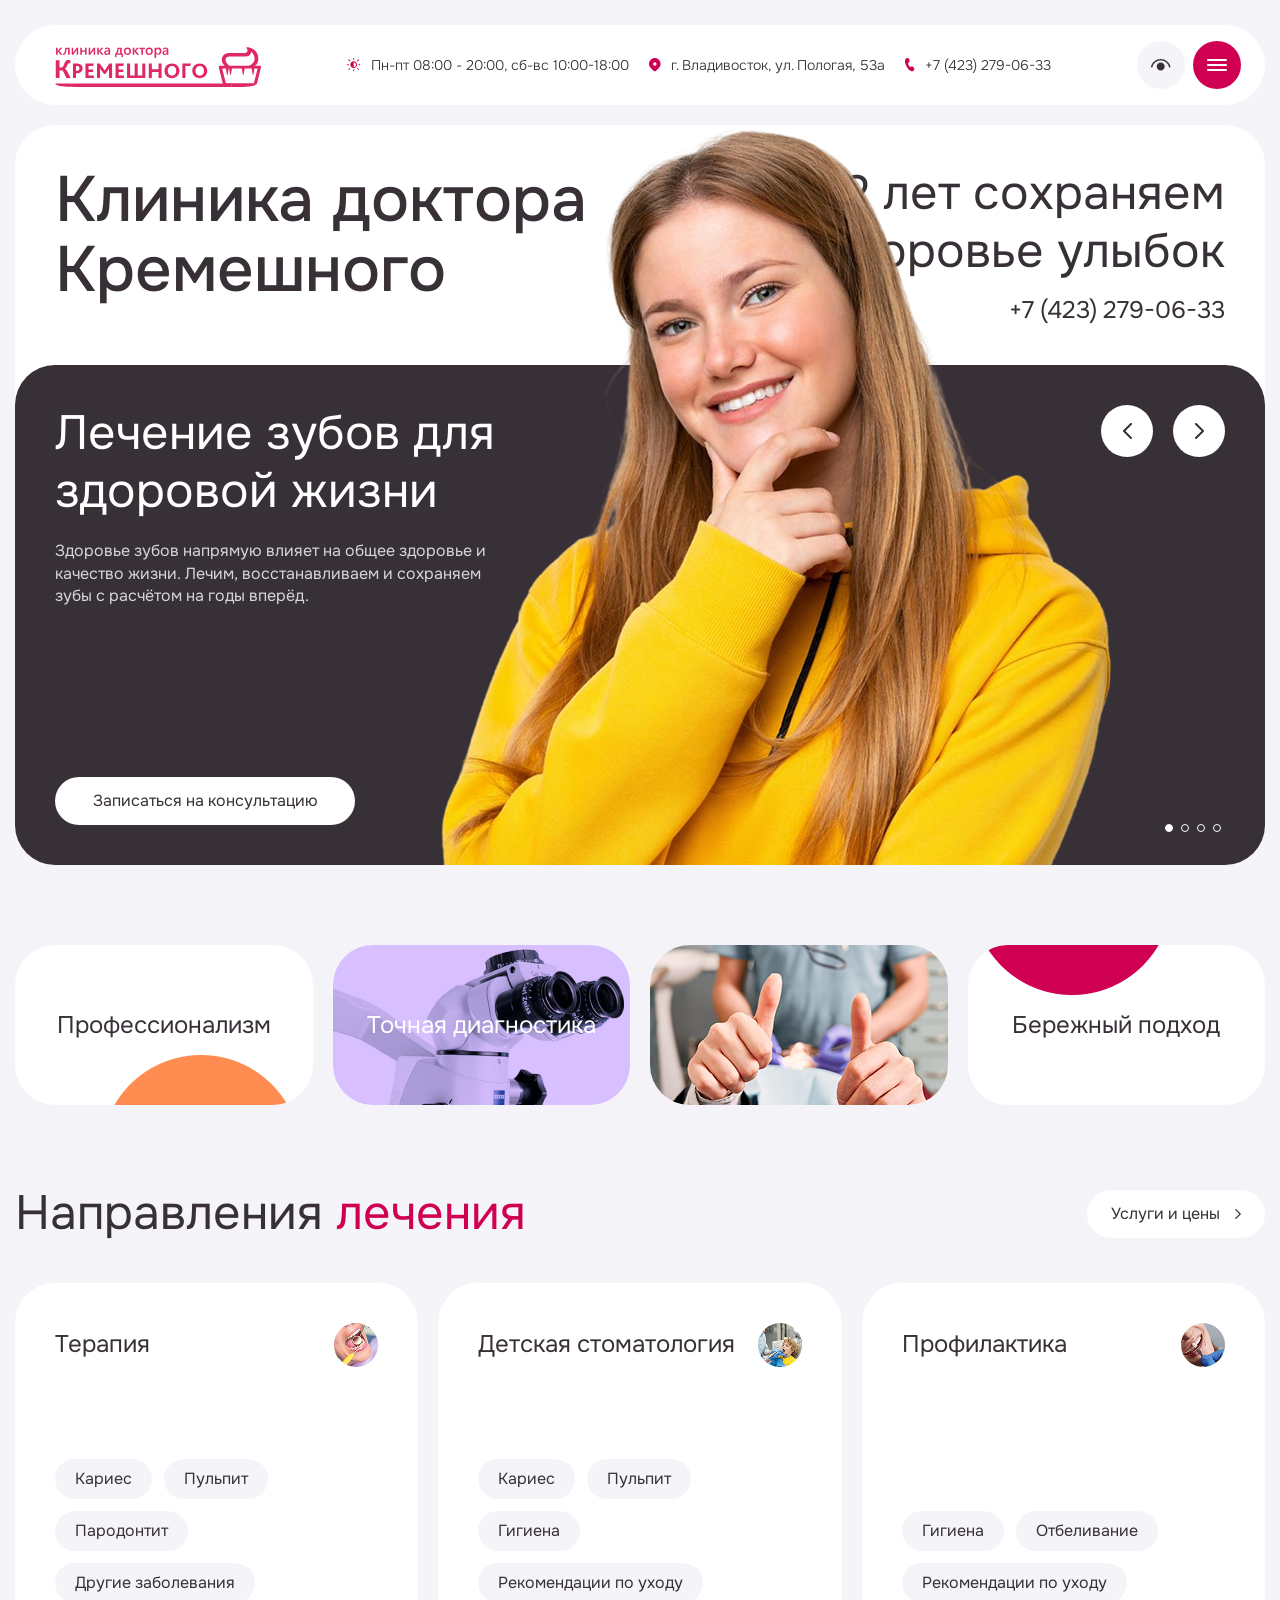
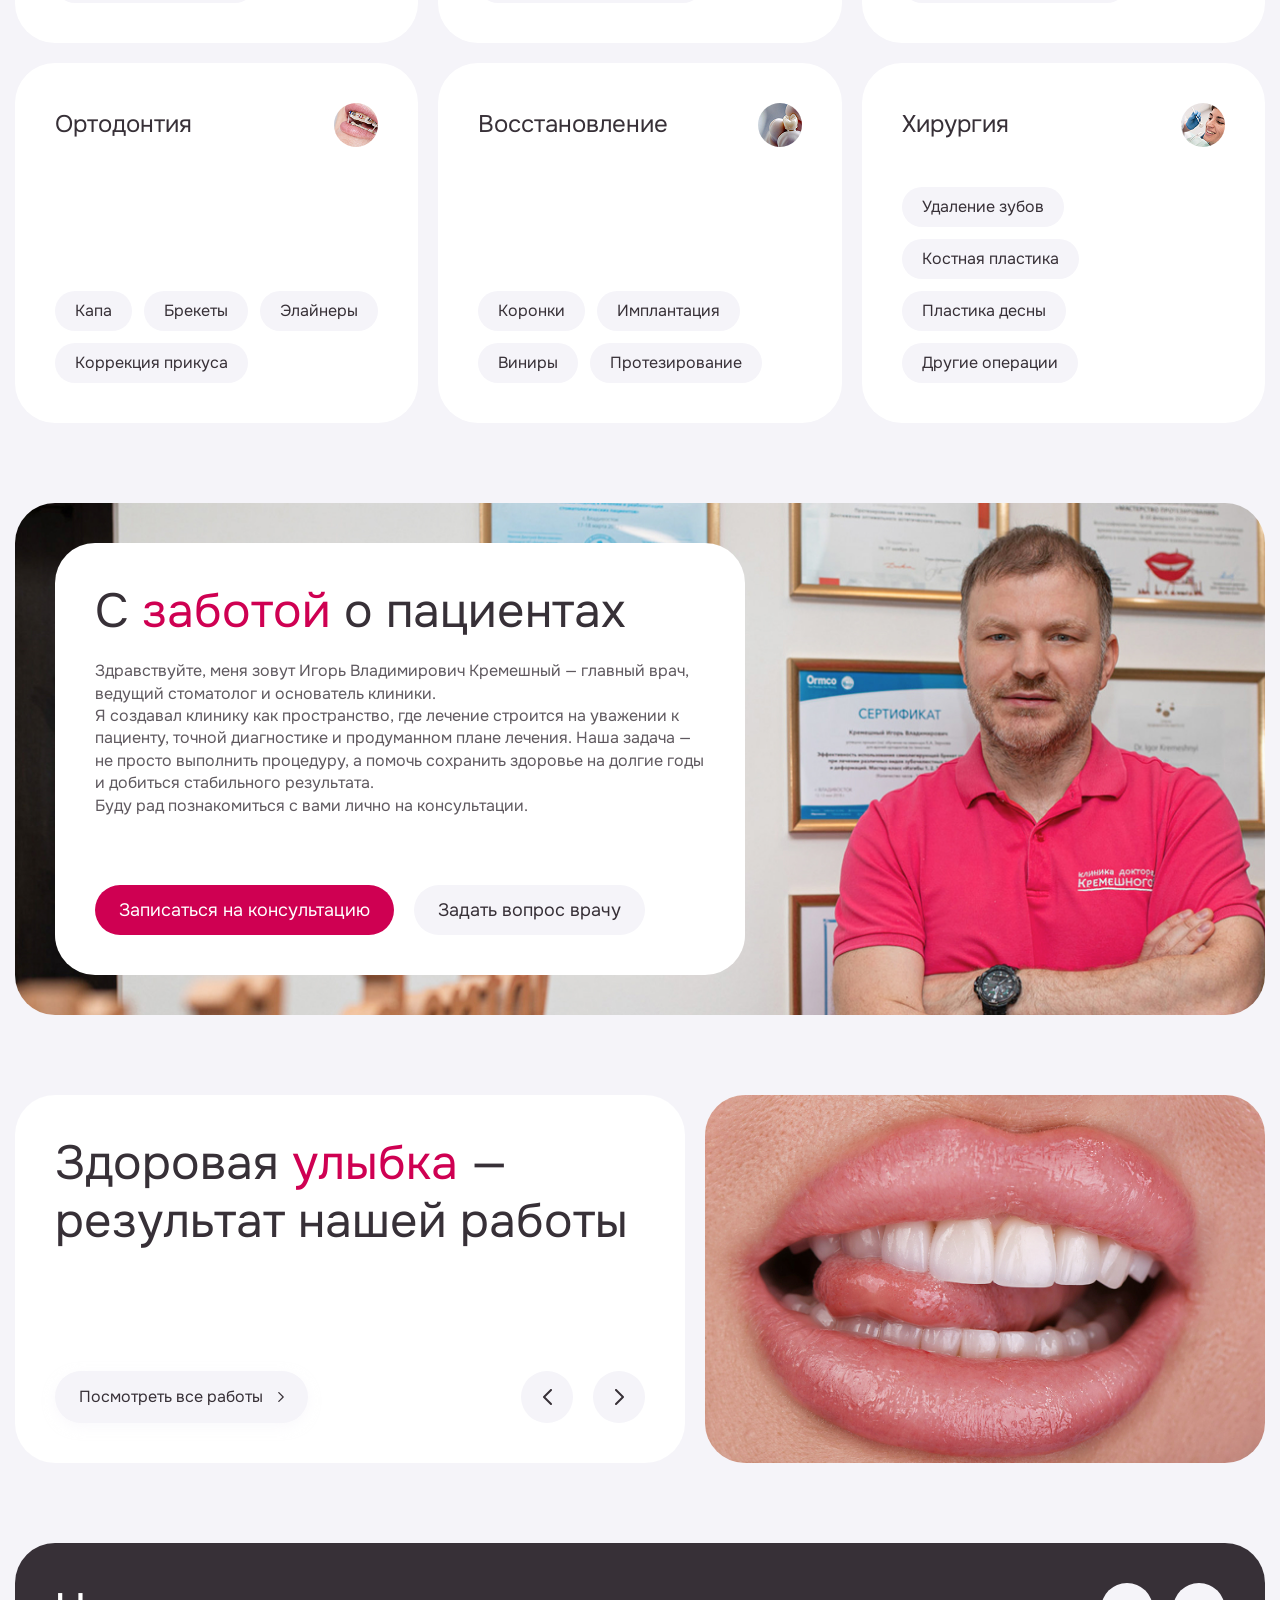
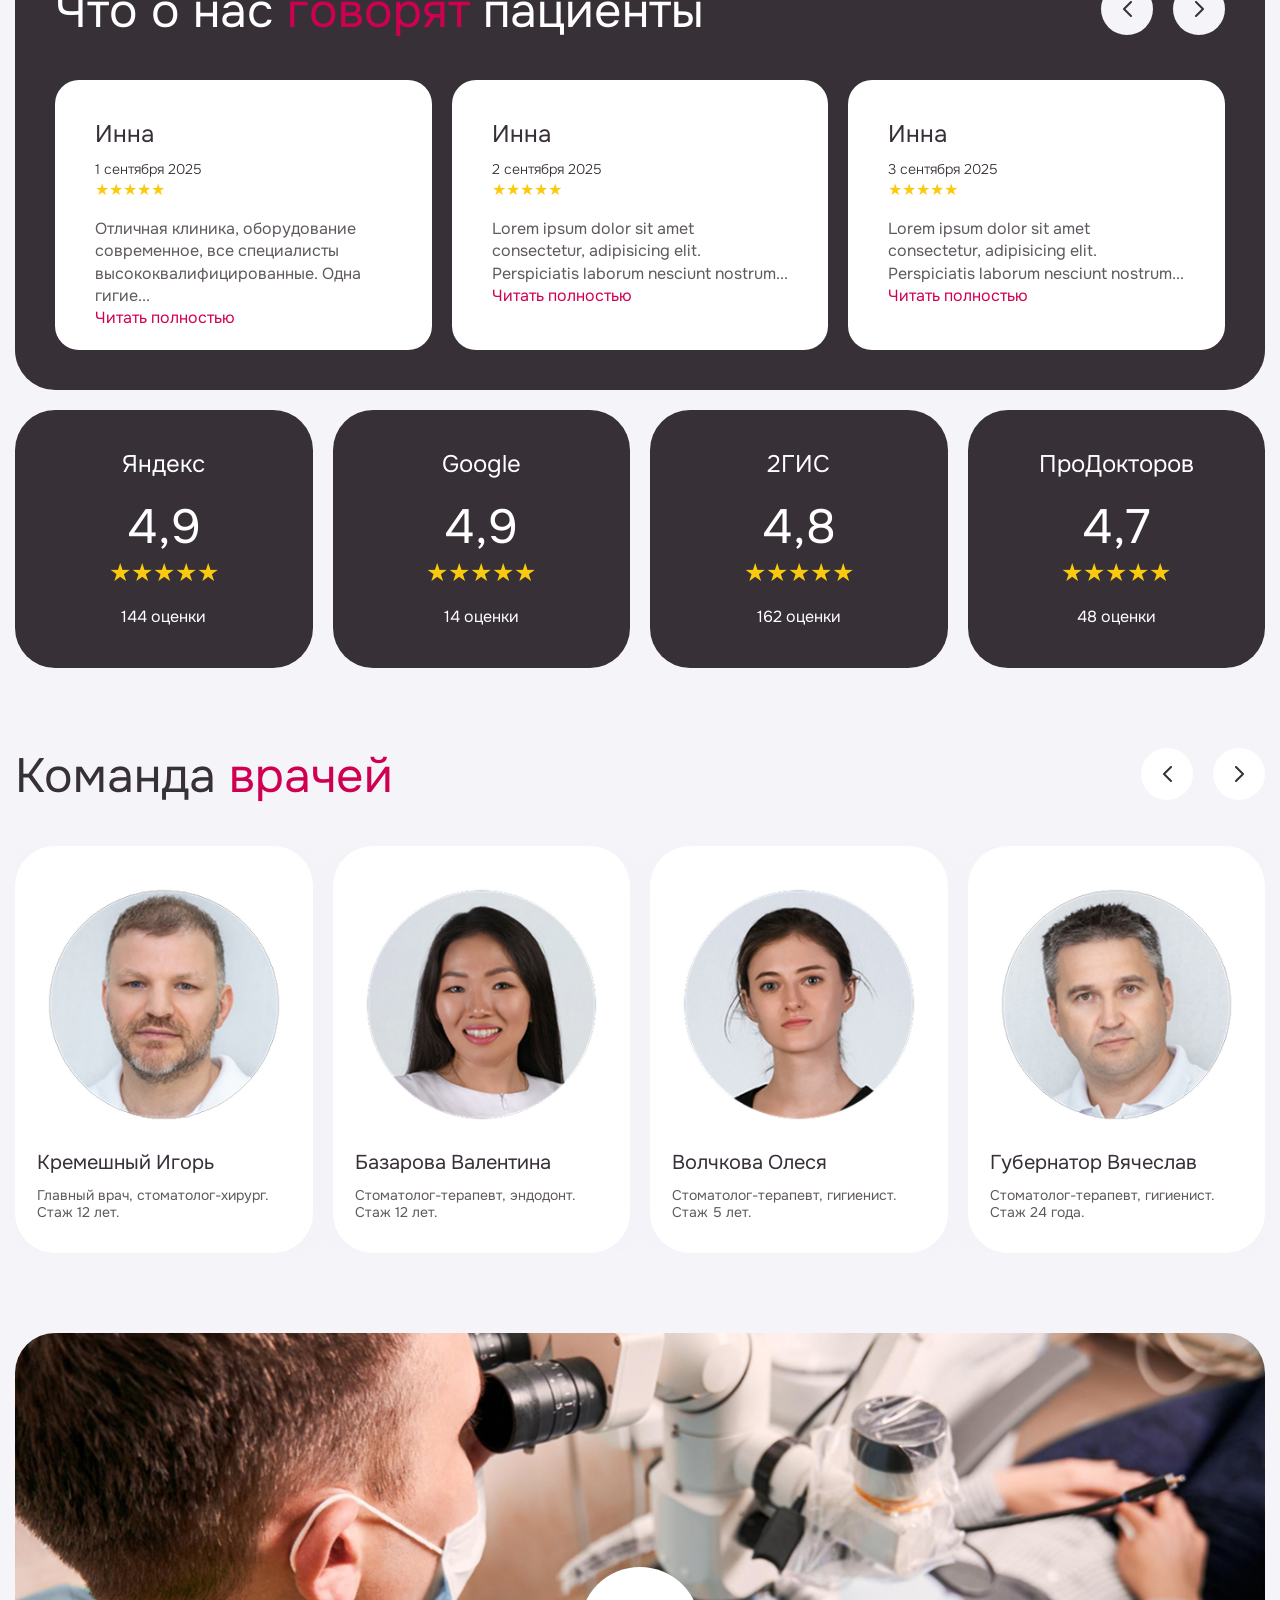
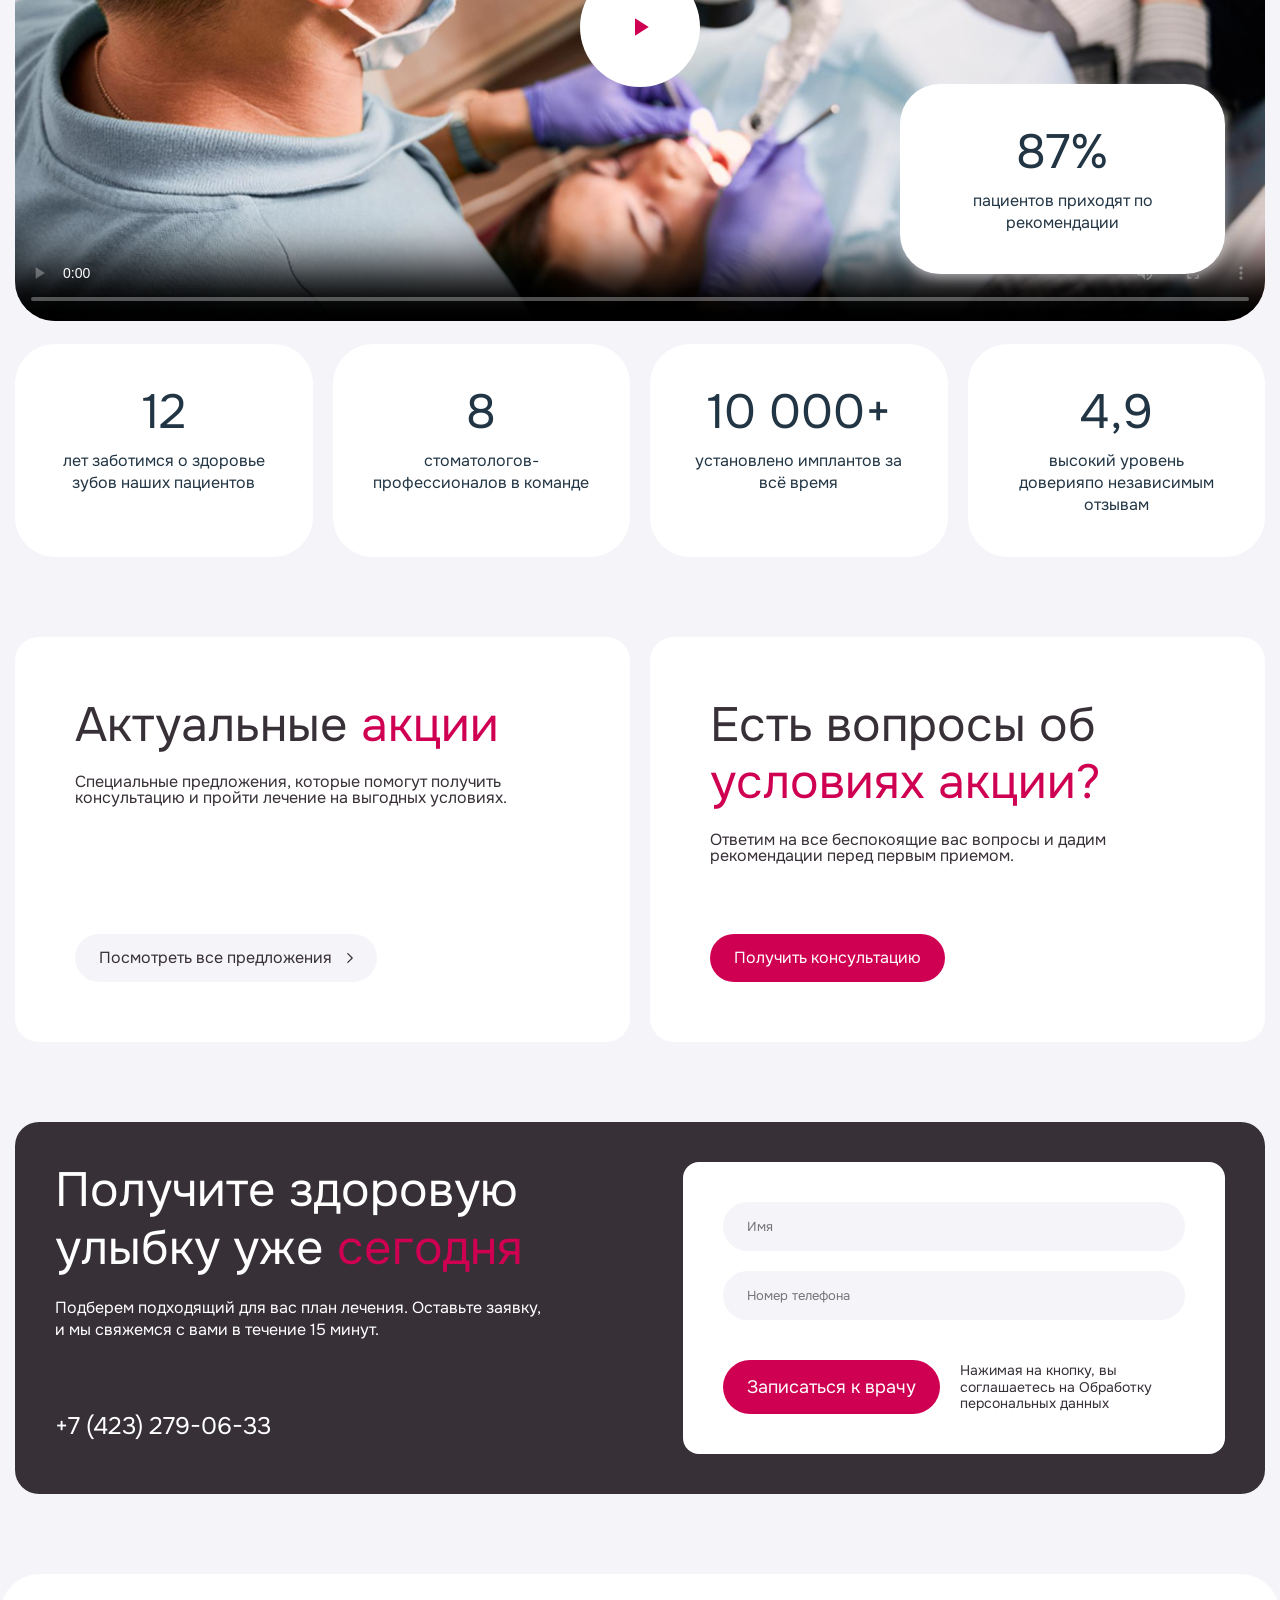
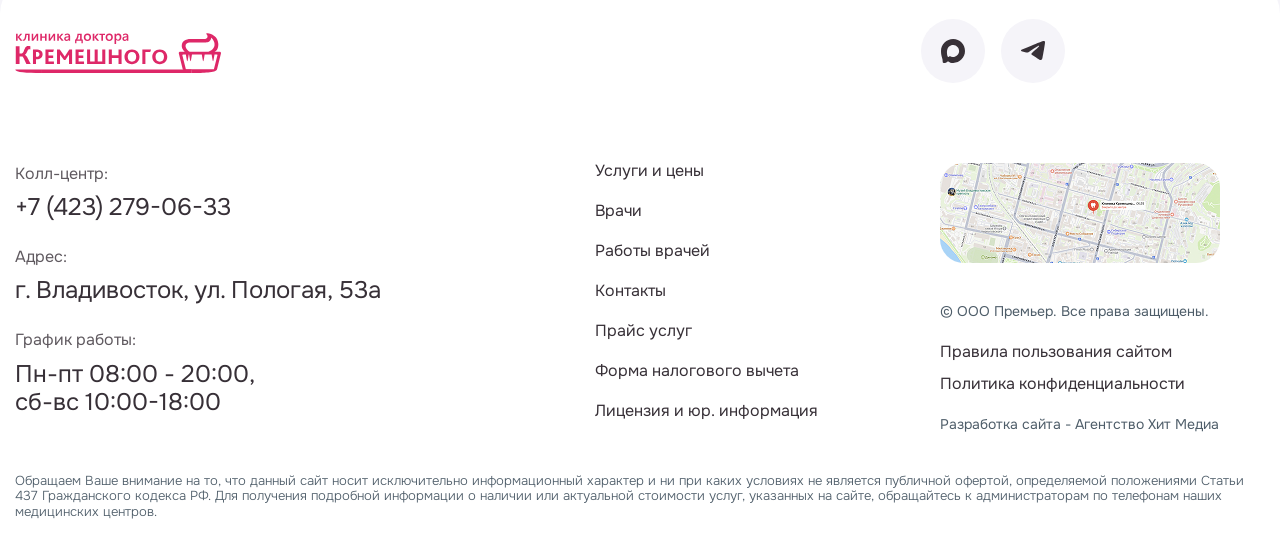
==== commit 38852589: "." ====
--- a/index.html
+++ b/index.html
@@ -226,79 +226,96 @@
                             </svg>
                         </a>
                     </div>
-                    <ul class="directions__list">
-                        <li class="directions__item">
-                            <div class="directions__item-top">
-                                <p class="directions__item-title">Терапия</p>
-                                <img class="directions__item-img" src="img/decor/dir-1.jpg" alt="">
-                            </div>
-                            <div class="directions__item-tags">
-                                <p class="directions__item-tag">Кариес</p>
-                                <p class="directions__item-tag">Пульпит</p>
-                                <p class="directions__item-tag">Пародонтит</p>
-                                <p class="directions__item-tag">Другие заболевания</p>
-                            </div>
-                        </li>
-                        <li class="directions__item">
-                            <div class="directions__item-top">
-                                <p class="directions__item-title">Детская стоматология</p>
-                                <img class="directions__item-img" src="img/decor/dir-2.jpg" alt="">
-                            </div>
-                            <div class="directions__item-tags">
-                                <p class="directions__item-tag">Кариес</p>
-                                <p class="directions__item-tag">Пульпит</p>
-                                <p class="directions__item-tag">Гигиена</p>
-                                <p class="directions__item-tag">Рекомендации по уходу</p>
-                            </div>
-                        </li>
-                        <li class="directions__item">
-                            <div class="directions__item-top">
-                                <p class="directions__item-title">Профилактика</p>
-                                <img class="directions__item-img" src="img/decor/dir-3.jpg" alt="">
-                            </div>
-                            <div class="directions__item-tags">
-                                <p class="directions__item-tag">Гигиена</p>
-                                <p class="directions__item-tag">Отбеливание</p>
-                                <p class="directions__item-tag">Рекомендации по уходу</p>
-                            </div>
-                        </li>
-                        <li class="directions__item">
-                            <div class="directions__item-top">
-                                <p class="directions__item-title">Ортодонтия</p>
-                                <img class="directions__item-img" src="img/decor/dir-4.jpg" alt="">
-                            </div>
-                            <div class="directions__item-tags">
-                                <p class="directions__item-tag">Капа</p>
-                                <p class="directions__item-tag">Брекеты</p>
-                                <p class="directions__item-tag">Элайнеры</p>
-                                <p class="directions__item-tag">Коррекция прикуса</p>
-                            </div>
-                        </li>
-                        <li class="directions__item">
-                            <div class="directions__item-top">
-                                <p class="directions__item-title">Восстановление</p>
-                                <img class="directions__item-img" src="img/decor/dir-5.jpg" alt="">
-                            </div>
-                            <div class="directions__item-tags">
-                                <p class="directions__item-tag">Коронки</p>
-                                <p class="directions__item-tag">Имплантация</p>
-                                <p class="directions__item-tag">Виниры</p>
-                                <p class="directions__item-tag">Протезирование</p>
-                            </div>
-                        </li>
-                        <li class="directions__item">
-                            <div class="directions__item-top">
-                                <p class="directions__item-title">Хирургия</p>
-                                <img class="directions__item-img" src="img/decor/dir-6.jpg" alt="">
-                            </div>
-                            <div class="directions__item-tags">
-                                <p class="directions__item-tag">Удаление зубов</p>
-                                <p class="directions__item-tag">Костная пластика</p>
-                                <p class="directions__item-tag">Пластика десны</p>
-                                <p class="directions__item-tag">Другие операции</p>
-                            </div>
-                        </li>
-                    </ul>
+                    
+                    <!-- Swiper обертка (заменяет ul.directions__list) -->
+                    <div class="swiper directions-swiper">
+                        <div class="swiper-wrapper directions-wrapper">
+                            <!-- Слайд 1 - заменяет li.directions__item -->
+                            <a href="#" class="swiper-slide directions__item">
+                                <div class="directions__item-top">
+                                    <p class="directions__item-title">Терапия</p>
+                                    <img class="directions__item-img" src="img/decor/dir-1.jpg" alt="">
+                                </div>
+                                <div class="directions__item-tags">
+                                    <p class="directions__item-tag">Кариес</p>
+                                    <p class="directions__item-tag">Пульпит</p>
+                                    <p class="directions__item-tag">Пародонтит</p>
+                                    <p class="directions__item-tag">Другие заболевания</p>
+                                </div>
+                            </a>
+                            
+                            <!-- Слайд 2 -->
+                            <a href="#" class="swiper-slide directions__item">
+                                <div class="directions__item-top">
+                                    <p class="directions__item-title">Детская стоматология</p>
+                                    <img class="directions__item-img" src="img/decor/dir-2.jpg" alt="">
+                                </div>
+                                <div class="directions__item-tags">
+                                    <p class="directions__item-tag">Кариес</p>
+                                    <p class="directions__item-tag">Пульпит</p>
+                                    <p class="directions__item-tag">Гигиена</p>
+                                    <p class="directions__item-tag">Рекомендации по уходу</p>
+                                </div>
+                            </a>
+                            
+                            <!-- Слайд 3 -->
+                            <a href="#" class="swiper-slide directions__item">
+                                <div class="directions__item-top">
+                                    <p class="directions__item-title">Профилактика</p>
+                                    <img class="directions__item-img" src="img/decor/dir-3.jpg" alt="">
+                                </div>
+                                <div class="directions__item-tags">
+                                    <p class="directions__item-tag">Гигиена</p>
+                                    <p class="directions__item-tag">Отбеливание</p>
+                                    <p class="directions__item-tag">Рекомендации по уходу</p>
+                                </div>
+                            </a>
+                            
+                            <!-- Слайд 4 -->
+                            <a href="#" class="swiper-slide directions__item">
+                                <div class="directions__item-top">
+                                    <p class="directions__item-title">Ортодонтия</p>
+                                    <img class="directions__item-img" src="img/decor/dir-4.jpg" alt="">
+                                </div>
+                                <div class="directions__item-tags">
+                                    <p class="directions__item-tag">Капа</p>
+                                    <p class="directions__item-tag">Брекеты</p>
+                                    <p class="directions__item-tag">Элайнеры</p>
+                                    <p class="directions__item-tag">Коррекция прикуса</p>
+                                </div>
+                            </a>
+                            
+                            <!-- Слайд 5 -->
+                            <a href="#" class="swiper-slide directions__item">
+                                <div class="directions__item-top">
+                                    <p class="directions__item-title">Восстановление</p>
+                                    <img class="directions__item-img" src="img/decor/dir-5.jpg" alt="">
+                                </div>
+                                <div class="directions__item-tags">
+                                    <p class="directions__item-tag">Коронки</p>
+                                    <p class="directions__item-tag">Имплантация</p>
+                                    <p class="directions__item-tag">Виниры</p>
+                                    <p class="directions__item-tag">Протезирование</p>
+                                </div>
+                            </a>
+                            
+                            <!-- Слайд 6 -->
+                            <a href="#" class="swiper-slide directions__item">
+                                <div class="directions__item-top">
+                                    <p class="directions__item-title">Хирургия</p>
+                                    <img class="directions__item-img" src="img/decor/dir-6.jpg" alt="">
+                                </div>
+                                <div class="directions__item-tags">
+                                    <p class="directions__item-tag">Удаление зубов</p>
+                                    <p class="directions__item-tag">Костная пластика</p>
+                                    <p class="directions__item-tag">Пластика десны</p>
+                                    <p class="directions__item-tag">Другие операции</p>
+                                </div>
+                            </a>
+                        </div>
+                                                
+                        <div class="swiper-scrollbar directions-scrollbar"></div>
+                    </div>
                 </div>
             </section>
 
@@ -315,8 +332,8 @@
                                 Буду рад познакомиться с вами лично на консультации.
                             </p>
                             <div class="banner__btns">
-                                <a href="#">Записаться на консультацию</a>
-                                <a href="#">Задать вопрос врачу</a>
+                                <a href="#" class="hero-slide__btn">Записаться на консультацию</a>
+                                <a href="mailto:example@mail.ru" class="">Задать вопрос врачу</a>
                             </div>
                         </div>
                     </div>
@@ -571,7 +588,7 @@
                                     Ответим на все беспокоящие вас вопросы и дадим рекомендации перед первым приемом.
                                 </p>
                             </div>
-                            <a class="stocks__column-btn" href="#">
+                            <a class="stocks__column-btn" href="#form">
                                 Получить консультацию
                             </a>
                         </div>
@@ -579,7 +596,7 @@
                 </div>
             </section>
 
-            <section class="form">
+            <section class="form" id="form">
                 <div class="container">
                     <div class="form__inner">
                         <div class="form__column">
--- a/css/style.css
+++ b/css/style.css
@@ -614,12 +614,13 @@
 .directions__link:hover svg path {
   fill: #ffffff;
 }
-.directions__list {
+.directions-wrapper {
   display: grid;
   grid-template-columns: repeat(3, 1fr);
   gap: 20px;
 }
-.directions__item {
+
+.directions-swiper .directions__item {
   height: 360px;
   background: #ffffff;
   border-radius: 40px;
@@ -627,6 +628,13 @@
   display: flex;
   flex-direction: column;
   justify-content: space-between;
+}
+.directions-swiper .swiper-horizontal > .swiper-scrollbar,
+.directions-swiper .swiper-scrollbar.swiper-scrollbar-horizontal {
+  bottom: 0;
+}
+.directions-swiper .swiper-scrollbar-drag {
+  background: var(--accent);
 }
 .directions__item-top {
   display: flex;
@@ -1134,6 +1142,21 @@
   color: rgba(55, 48, 55, 0.8);
   line-height: 140%;
 }
+.promo-slide__btn{
+  padding: 16px 24px;
+  background: var(--accent);
+    color: #ffffff;
+    font-size: 18px;
+    cursor: pointer;
+    transition: all .3s;
+    border-radius: 24px;
+        display: block;
+    width: fit-content;
+}
+.promo-slide__btn:hover{
+  background: var(--general-dark) ;
+  color: var(--body-bg);
+}
 /* ---------------------------------------------------------------------------------------------------------- */
 .form__inner {
   color: #ffffff;
@@ -1181,6 +1204,13 @@
   background: var(--accent);
   color: #ffffff;
   font-size: 18px;
+  cursor: pointer;
+  transition: all 0.3s;
+}
+.form__inner form label input:hover,
+.modal__inner form label input:hover {
+  background: var(--general-dark);
+  color: var(--accent);
 }
 .form__inner form label span,
 .modal__inner form label span {
@@ -1324,6 +1354,11 @@
   .advantages__list {
     flex-wrap: wrap;
   }
+  .directions-wrapper {
+    display: flex;
+    gap: 0;
+    padding-bottom: 20px;
+  }
 }
 @media (max-width: 1000px) {
   .feedback__list {
@@ -1331,6 +1366,7 @@
     grid-template-columns: 1fr 1fr;
     justify-self: center;
   }
+
   /* ----------------------------------------------------------- */
   .form__inner {
     gap: 25px;
@@ -1449,9 +1485,6 @@
     font-size: 20px;
   }
   /* ----------------------------------------------------------- */
-  .directions__list {
-    grid-template-columns: 1fr;
-  }
   .directions__top {
     gap: 10px;
     flex-direction: column;
@@ -1491,6 +1524,9 @@
   }
   .promo-modal__title {
     font-size: 24px;
+  }
+  .promo-slide__title {
+    font-size: 40px;
   }
 }
 @media (max-width: 600px) {
@@ -1546,7 +1582,7 @@
   .hero-slide {
     padding: 30px;
   }
-  .hero__arrows {
+  .hero .hero__arrows {
     top: 10px;
     right: 10px;
     gap: 15px;
@@ -1596,6 +1632,16 @@
   .hero-slide_2 {
     left: 0;
   }
+  .promo-modal__header {
+    gap: 20px;
+    margin-bottom: 30px;
+    flex-direction: column;
+  }
+  .promo-modal__header .hero__arrows {
+    position: relative;
+    top: 0;
+    right: 0;
+  }
   /* ----------------------------------------------------------- */
   .form__column .title {
     max-width: 100%;
@@ -1637,6 +1683,7 @@
   /* ----------------------------------------------------------- */
   .feedback__list {
     grid-template-columns: 1fr;
+    justify-items:center;
   }
   /* ----------------------------------------------------------- */
   .stocks__column {
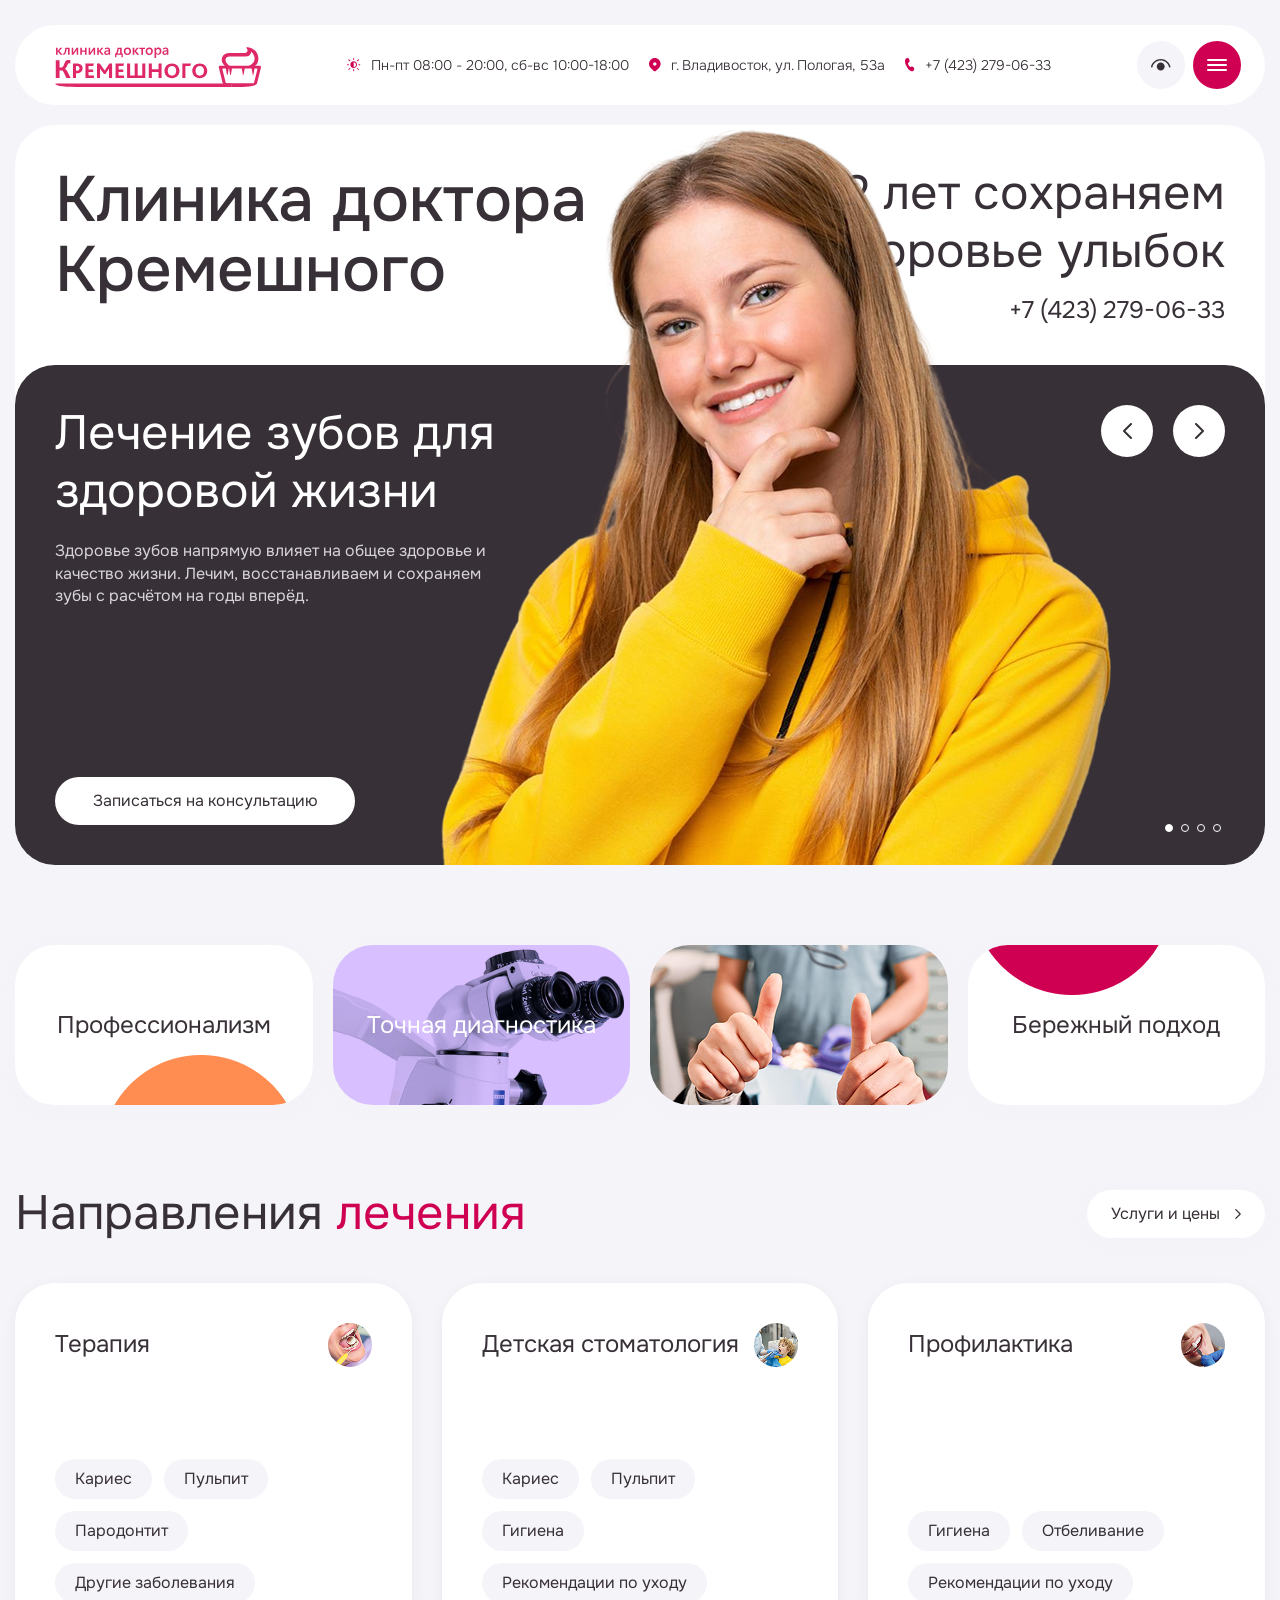
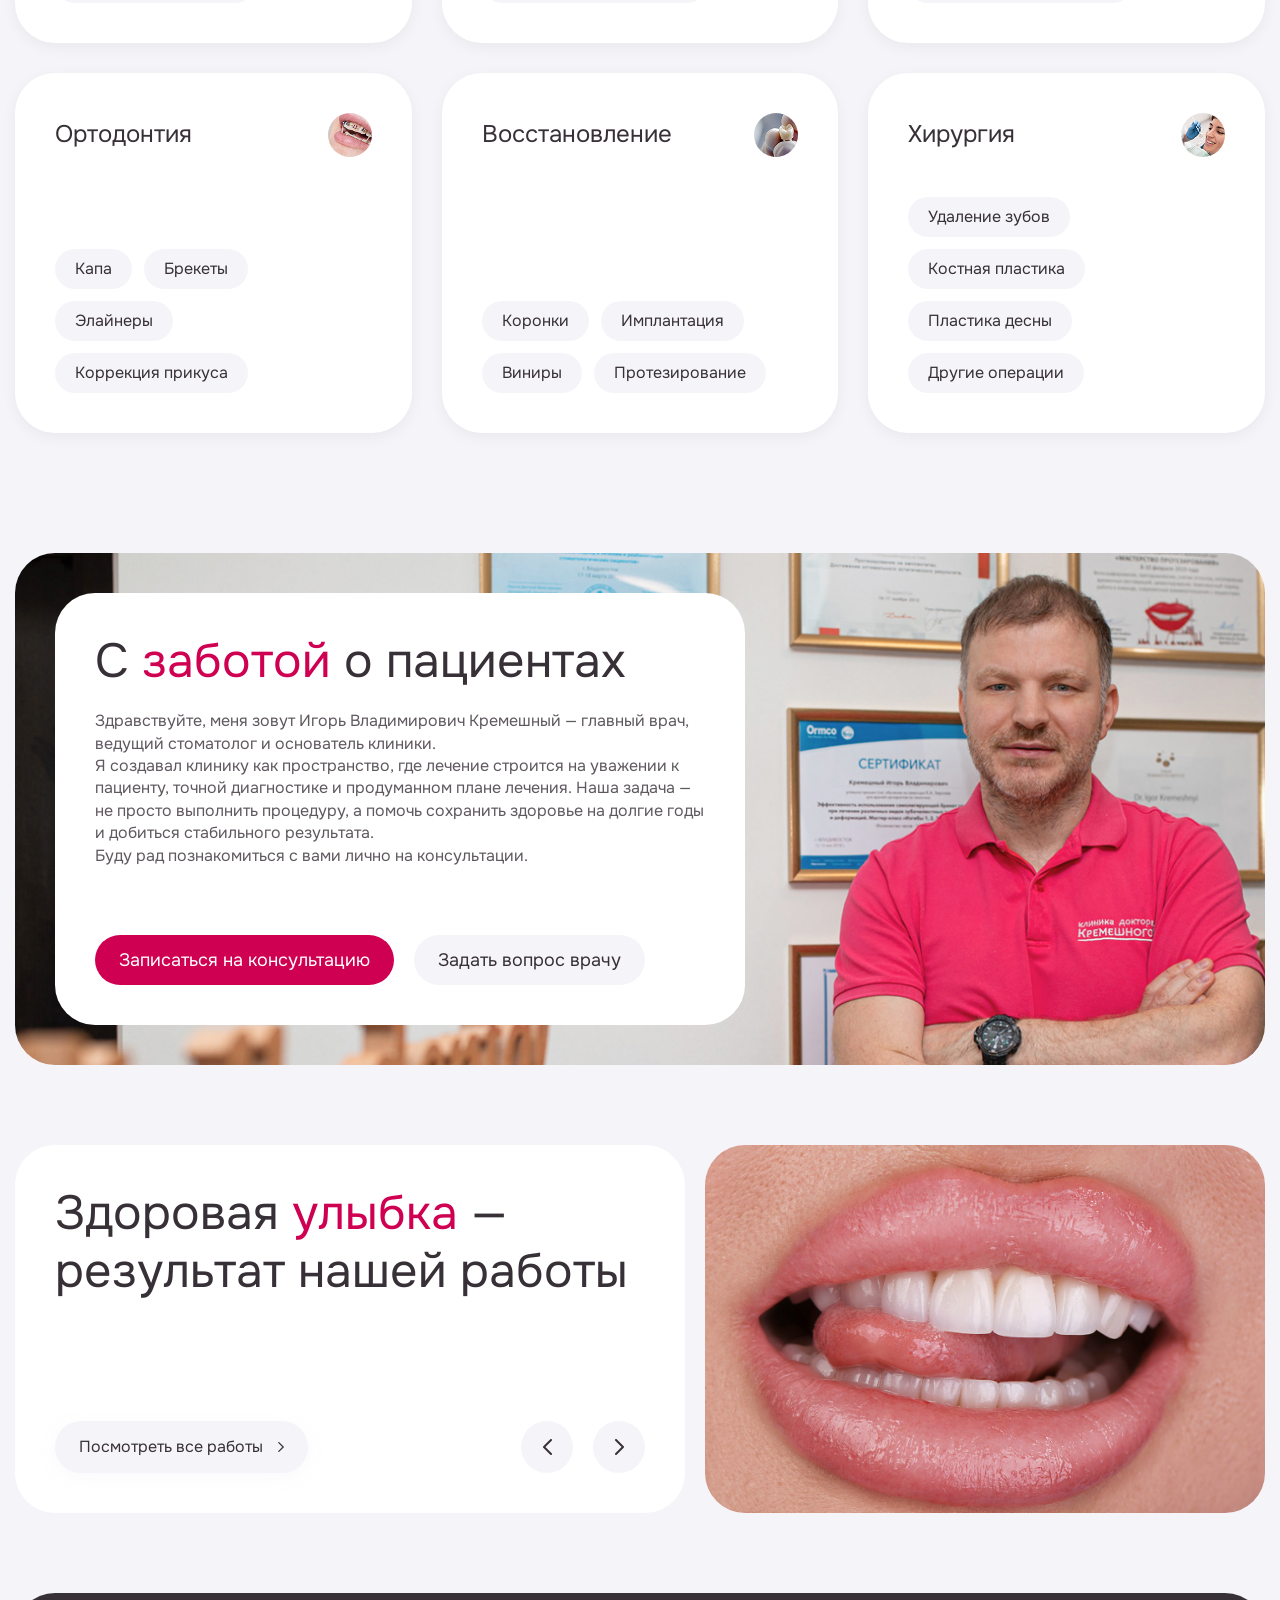
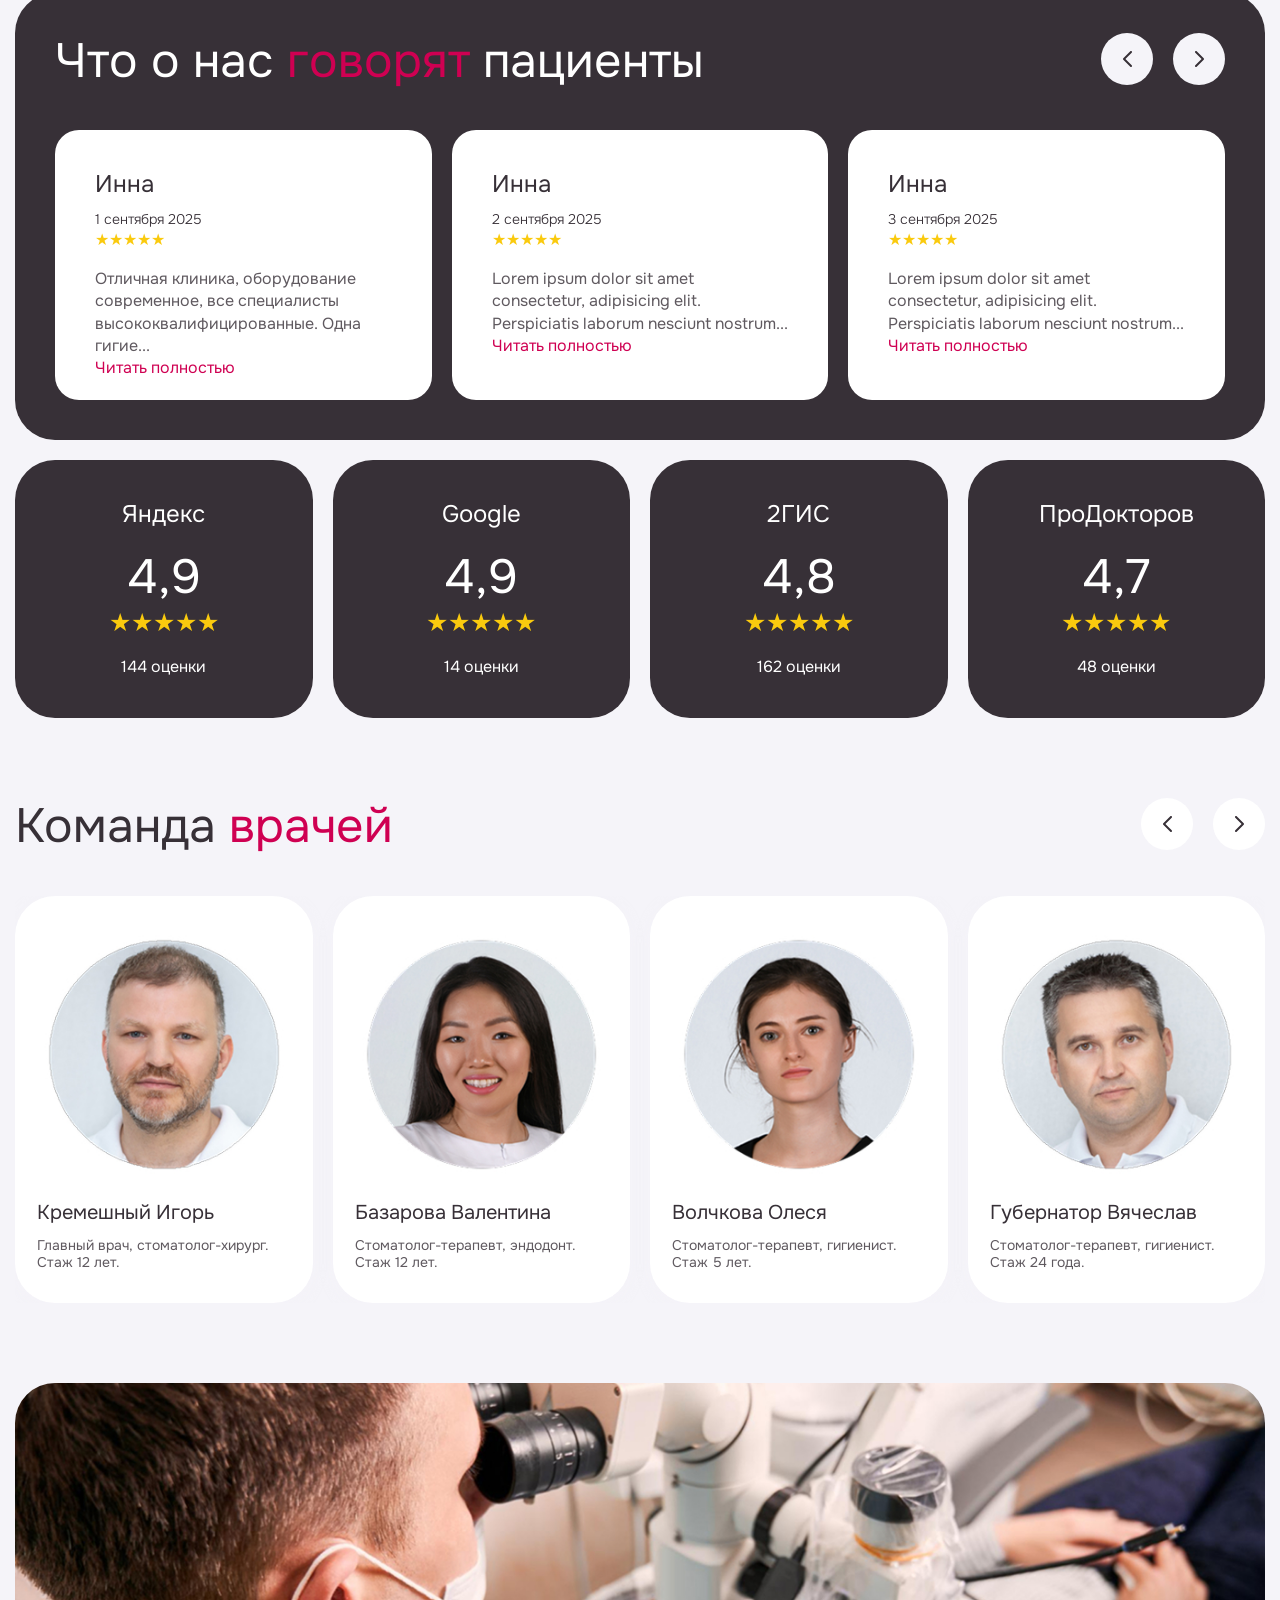
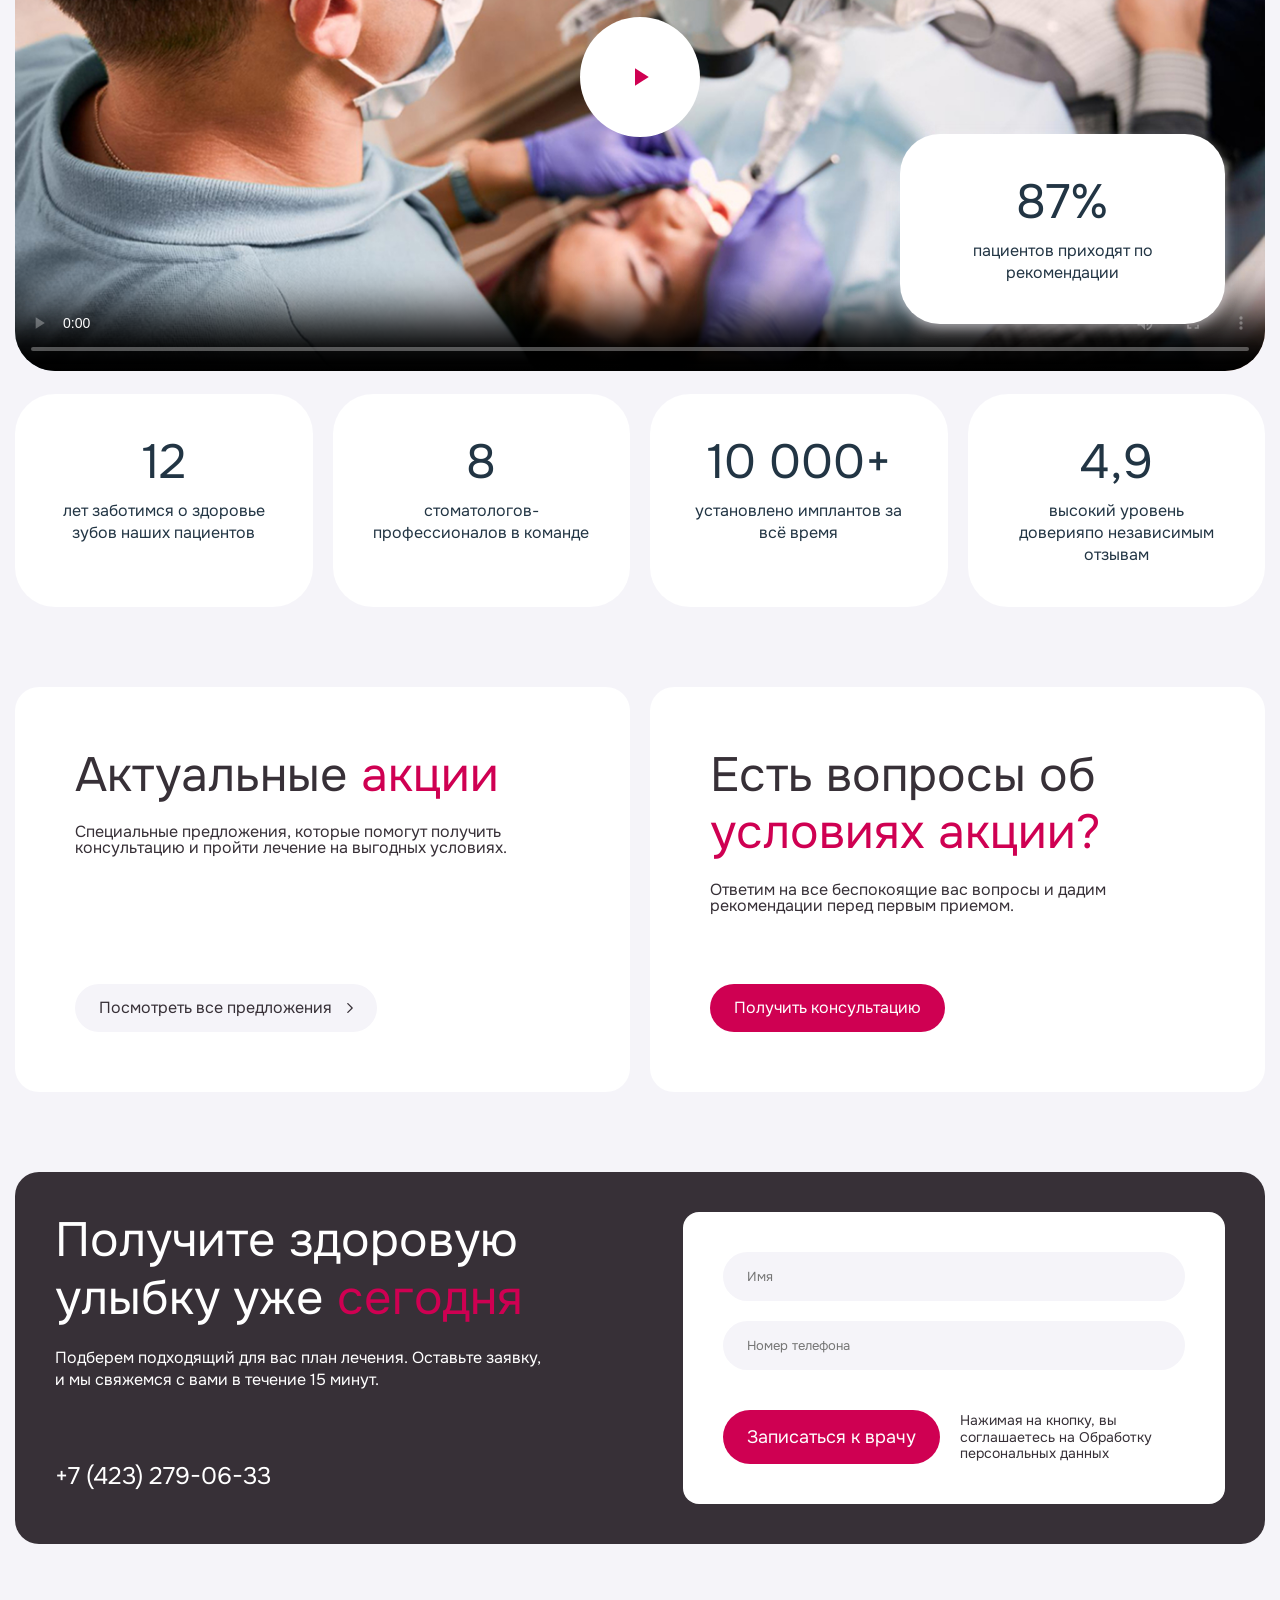
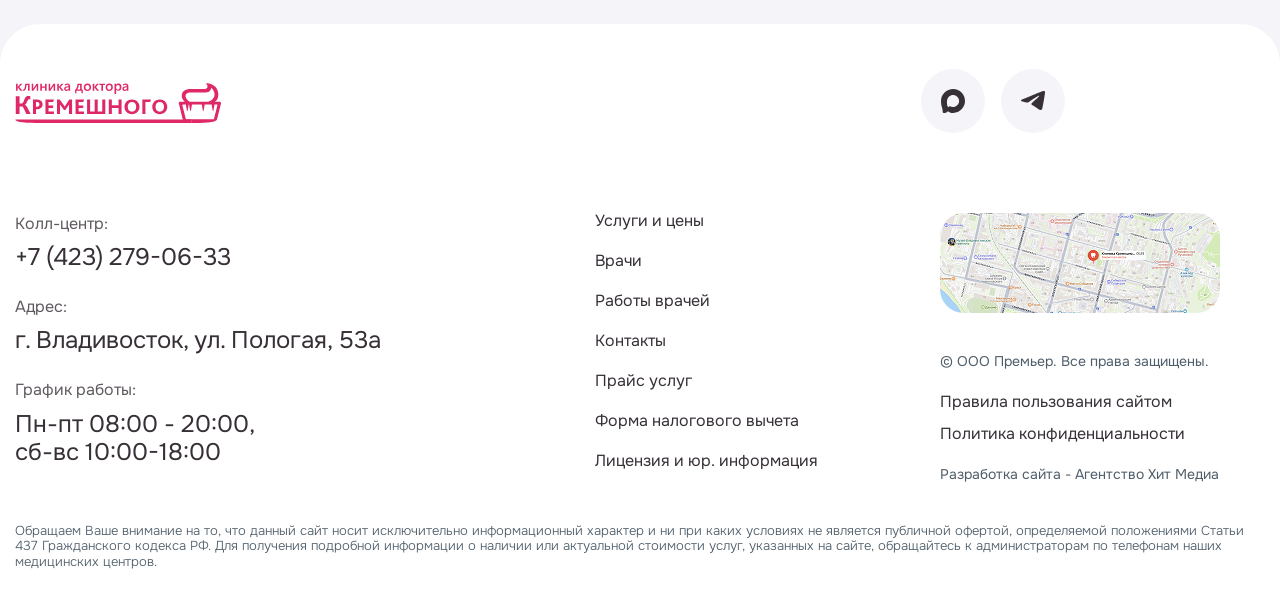
==== commit 85fb6b27: "." ====
--- a/index.html
+++ b/index.html
@@ -71,8 +71,8 @@
                                     <p class="column__title">Меню</p>
                                     <ul class="nav__list">
                                         <li class="nav__item"><a href="template-doctors.html">Врачи</a></li>
-                                        <li class="nav__item"><a href="#">Услуги и цены</a></li>
-                                        <li class="nav__item"><a href="#">Работы врачей</a></li>
+                                        <li class="nav__item"><a href="template-services.html">Услуги и цены</a></li>
+                                        <li class="nav__item"><a href="template-portfolio.html">Работы врачей</a></li>
                                         <li class="nav__item"><a href="template-contacts.html">Контакты</a></li>
                                     </ul>
                                 </nav>
--- a/css/style.css
+++ b/css/style.css
@@ -410,7 +410,8 @@
   line-height: 140%;
   color: rgb(255, 255, 255, 0.8);
 }
-.hero-slide__btn {
+.hero-slide__btn,
+.tab-portfolio__btn{
   max-width: 300px;
   padding: 16px 24px;
   background: #ffffff;
@@ -592,7 +593,6 @@
   display: flex;
   justify-content: space-between;
   align-items: center;
-  margin-bottom: 40px;
 }
 .directions__link {
   display: flex;
@@ -614,12 +614,18 @@
 .directions__link:hover svg path {
   fill: #ffffff;
 }
+.directions-swiper {
+  overflow: visible !important;
+}
 .directions-wrapper {
   display: grid;
   grid-template-columns: repeat(3, 1fr);
-  gap: 20px;
-}
-
+  overflow: visible !important;
+  gap: 30px;
+  padding-top: 40px;
+  padding-bottom: 40px;
+  margin-bottom: 10px;
+}
 .directions-swiper .directions__item {
   height: 360px;
   background: #ffffff;
@@ -628,6 +634,15 @@
   display: flex;
   flex-direction: column;
   justify-content: space-between;
+  transition: transform 0.3s ease, box-shadow 0.3s ease;
+  overflow: visible;
+  position: relative;
+  box-shadow: 0 4px 15px rgba(0, 0, 0, 0.05);
+}
+.directions__item:hover {
+  transform: translateY(-20px);
+  box-shadow: 0 -10px 30px -8px rgba(0, 0, 0, 0.15), 0 8px 20px -6px rgba(0, 0, 0, 0.1);
+  z-index: 100;
 }
 .directions-swiper .swiper-horizontal > .swiper-scrollbar,
 .directions-swiper .swiper-scrollbar.swiper-scrollbar-horizontal {
@@ -1142,19 +1157,19 @@
   color: rgba(55, 48, 55, 0.8);
   line-height: 140%;
 }
-.promo-slide__btn{
+.promo-slide__btn {
   padding: 16px 24px;
   background: var(--accent);
-    color: #ffffff;
-    font-size: 18px;
-    cursor: pointer;
-    transition: all .3s;
-    border-radius: 24px;
-        display: block;
-    width: fit-content;
-}
-.promo-slide__btn:hover{
-  background: var(--general-dark) ;
+  color: #ffffff;
+  font-size: 18px;
+  cursor: pointer;
+  transition: all 0.3s;
+  border-radius: 24px;
+  display: block;
+  width: fit-content;
+}
+.promo-slide__btn:hover {
+  background: var(--general-dark);
   color: var(--body-bg);
 }
 /* ---------------------------------------------------------------------------------------------------------- */
@@ -1539,7 +1554,10 @@
   .media,
   .stocks,
   .form,
-  .footer {
+  .footer,
+  .hero-section,
+  .tab-content,
+  .accorfion__body {
     margin-top: 50px;
   }
   .title {
@@ -1682,8 +1700,43 @@
   }
   /* ----------------------------------------------------------- */
   .feedback__list {
-    grid-template-columns: 1fr;
-    justify-items:center;
+    display: flex;
+    flex-direction: column;
+    align-items: center;
+    justify-content: center;
+    width: 100%;
+  }
+  .feedback__top {
+    margin-bottom: 25px;
+    flex-direction: column;
+    align-items: center;
+    text-align: center;
+    gap: 10px;
+  }
+  .feedback__item {
+    max-width: 500px;
+  }
+  .feedback__inner {
+    padding: 20px;
+  }
+  .feedback-slide {
+    padding: 15px;
+  }
+  .promo-modal,
+  .promo-slide,
+  .form__inner form {
+    padding: 30px 20px;
+  }
+  .promo-modal .title {
+    font-size: 25px;
+  }
+  .promo-slide {
+    min-height: 315px;
+  }
+  .promo-slide__btn {
+    font-size: 16px;
+    width: auto;
+    text-align: center;
   }
   /* ----------------------------------------------------------- */
   .stocks__column {
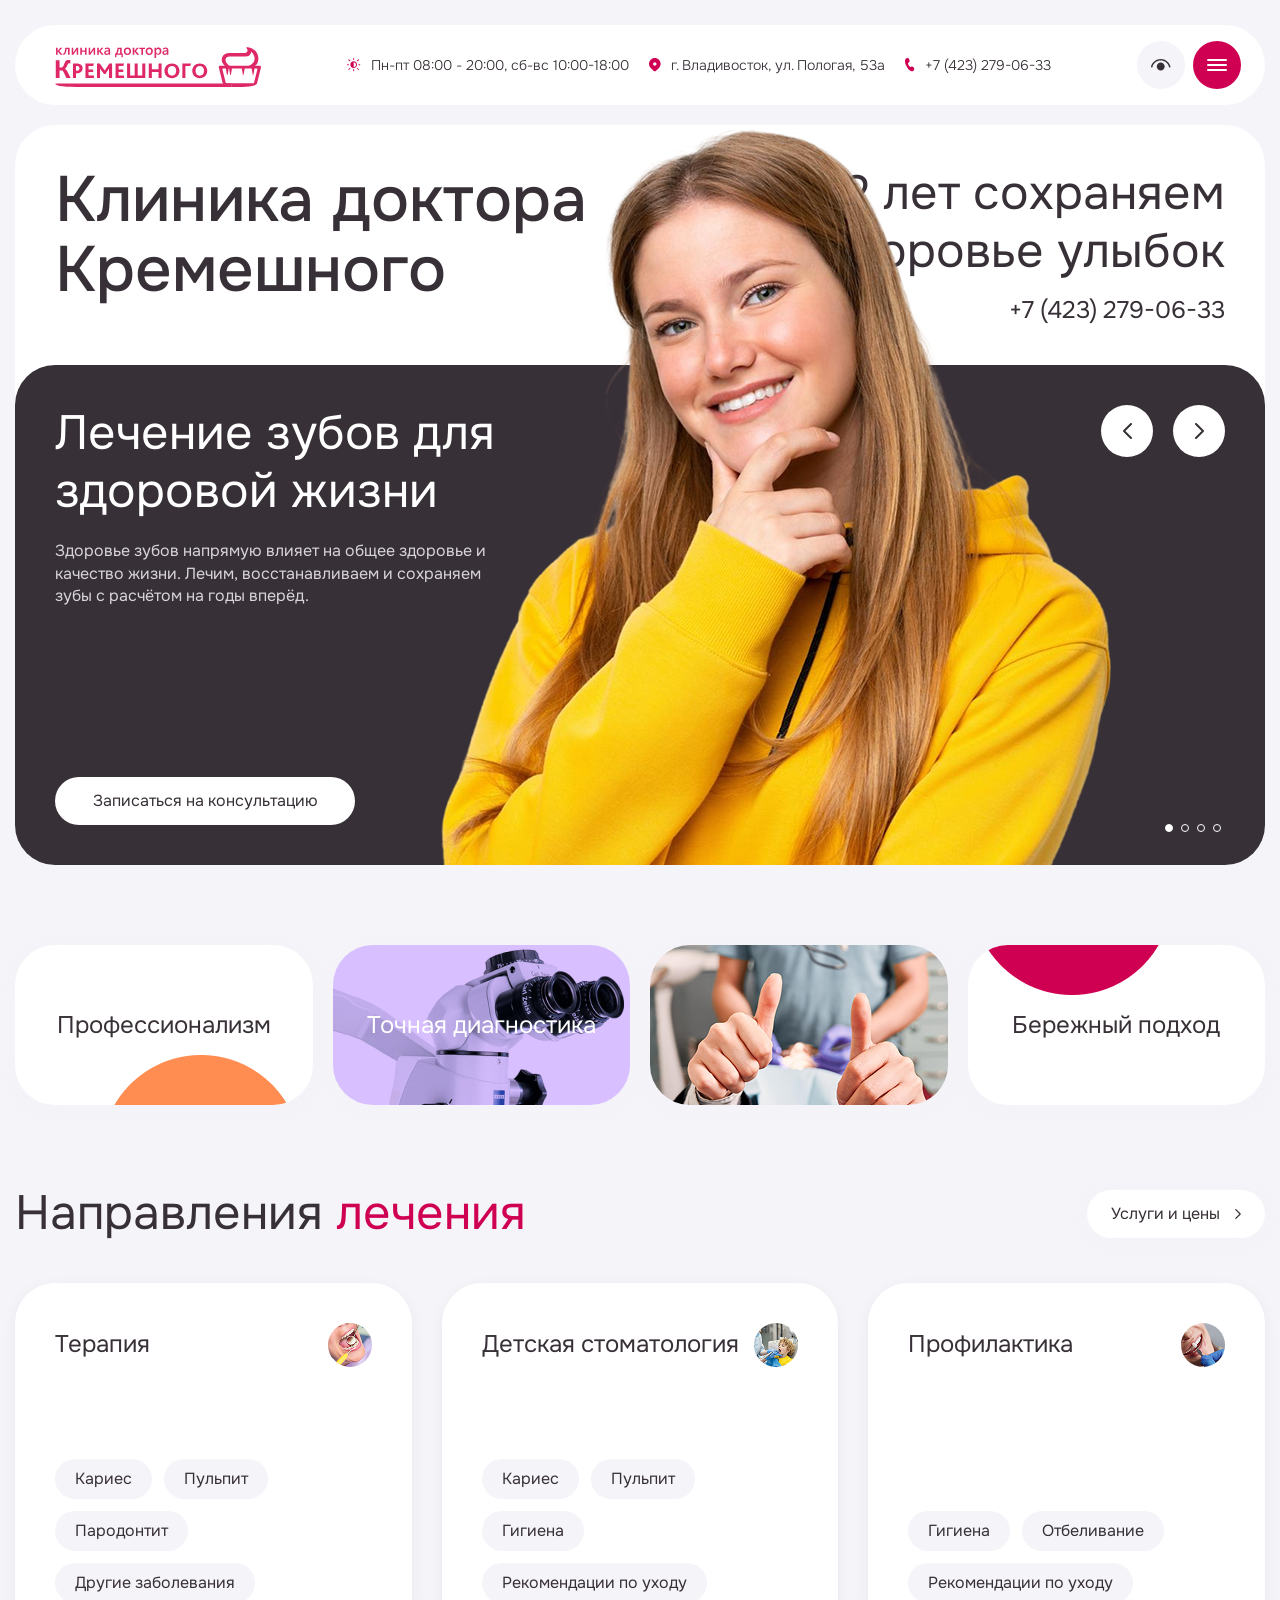
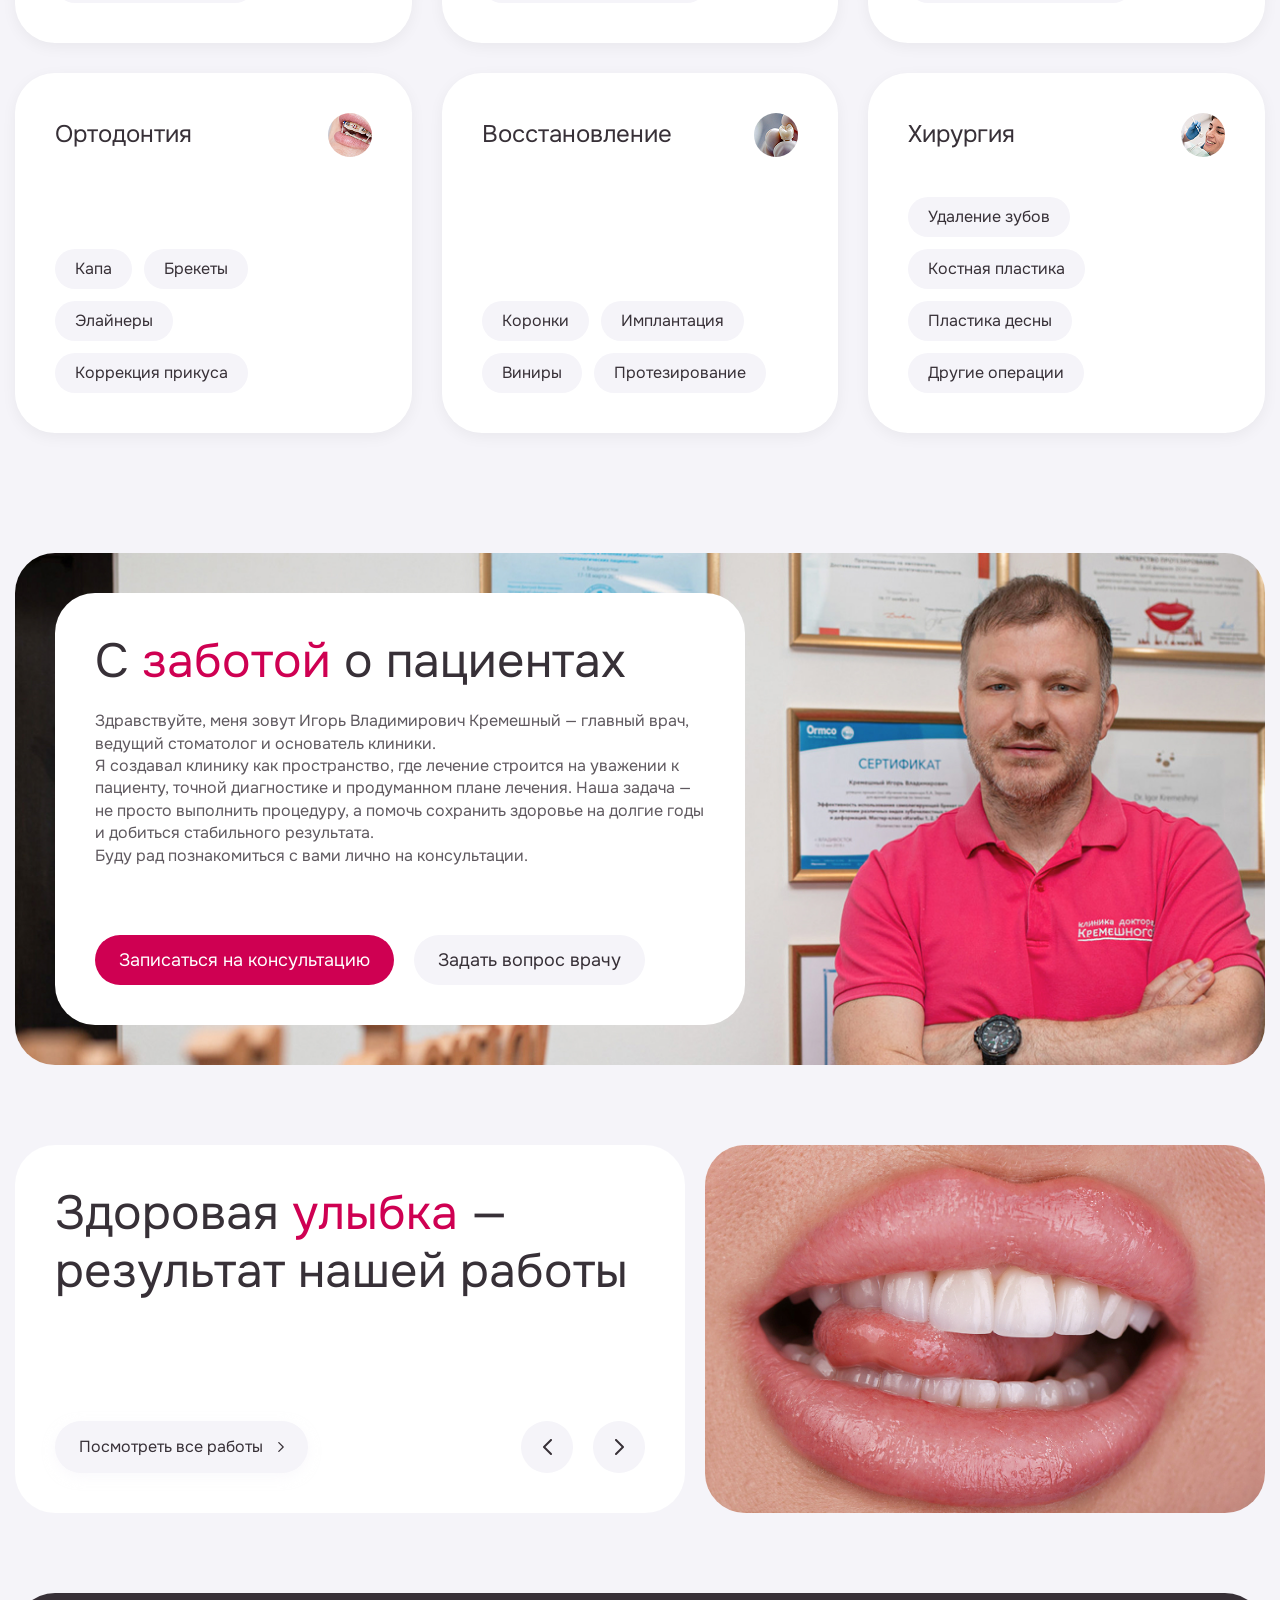
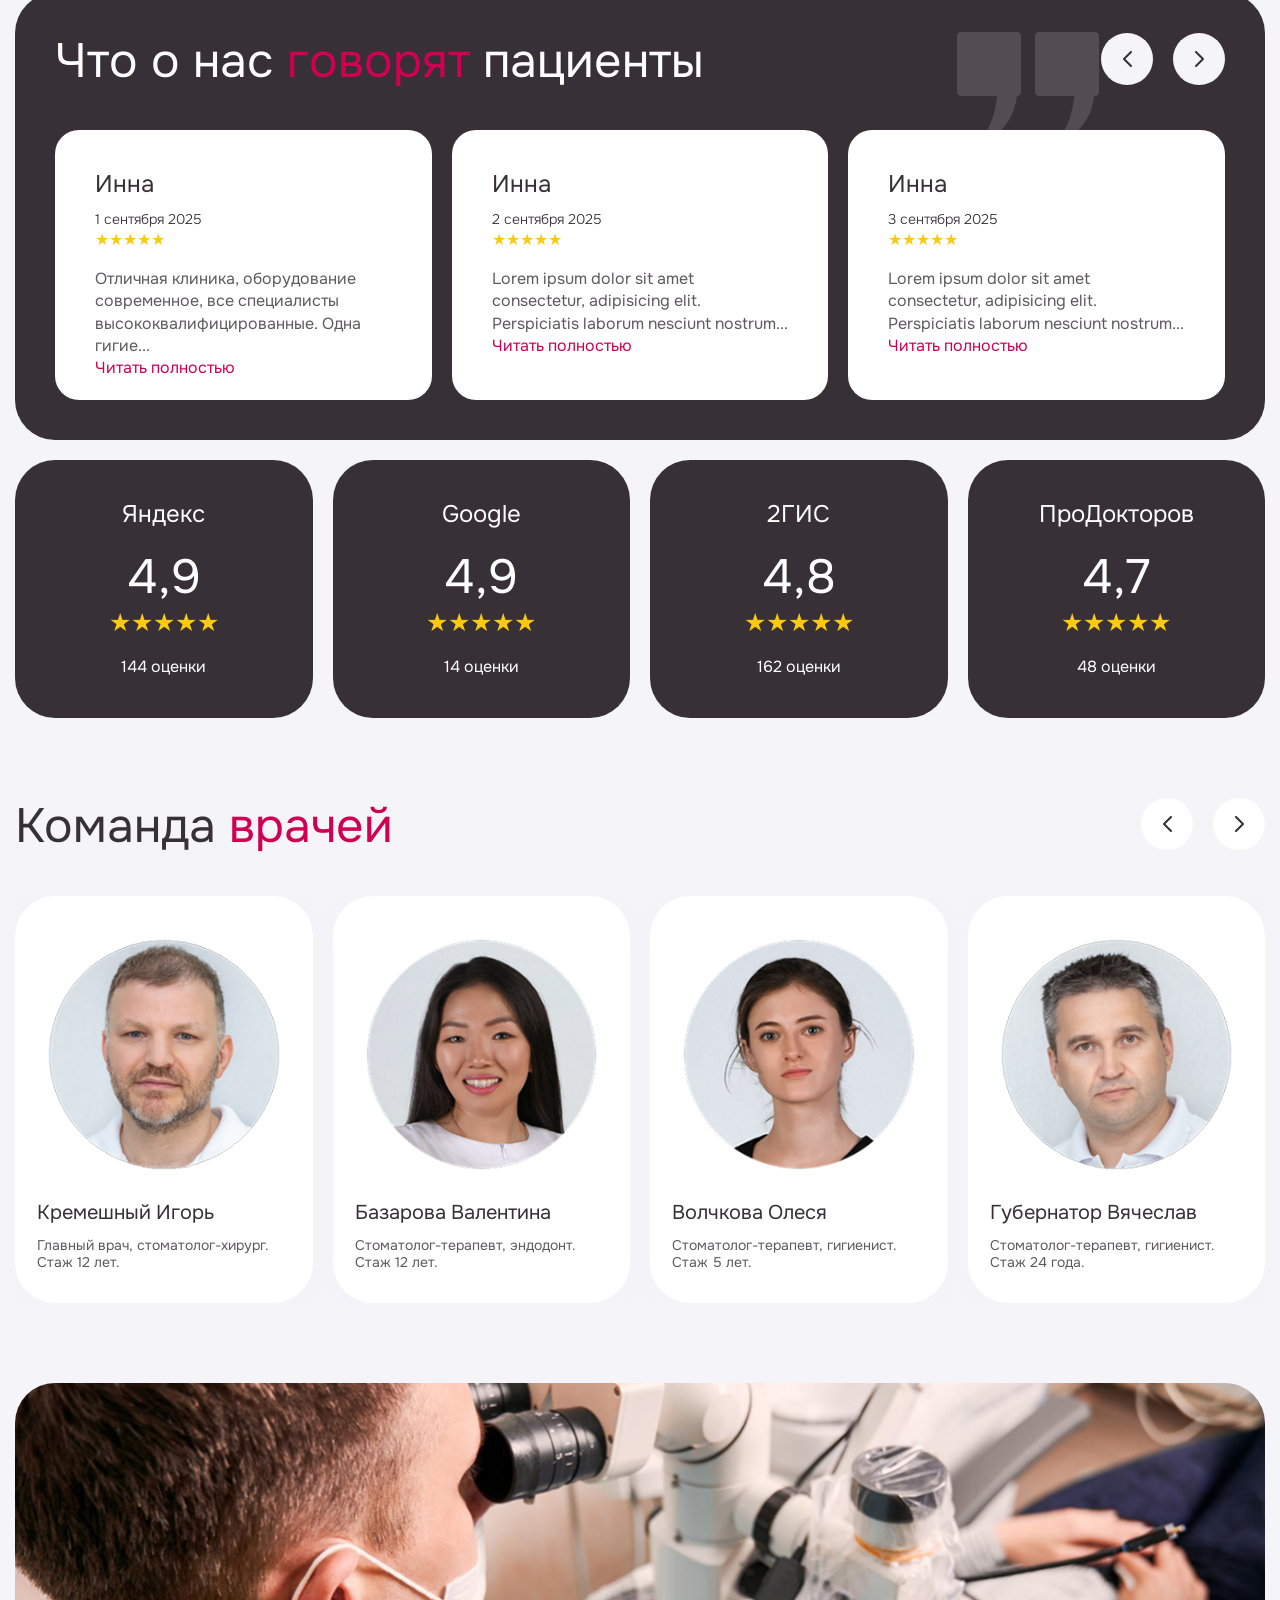
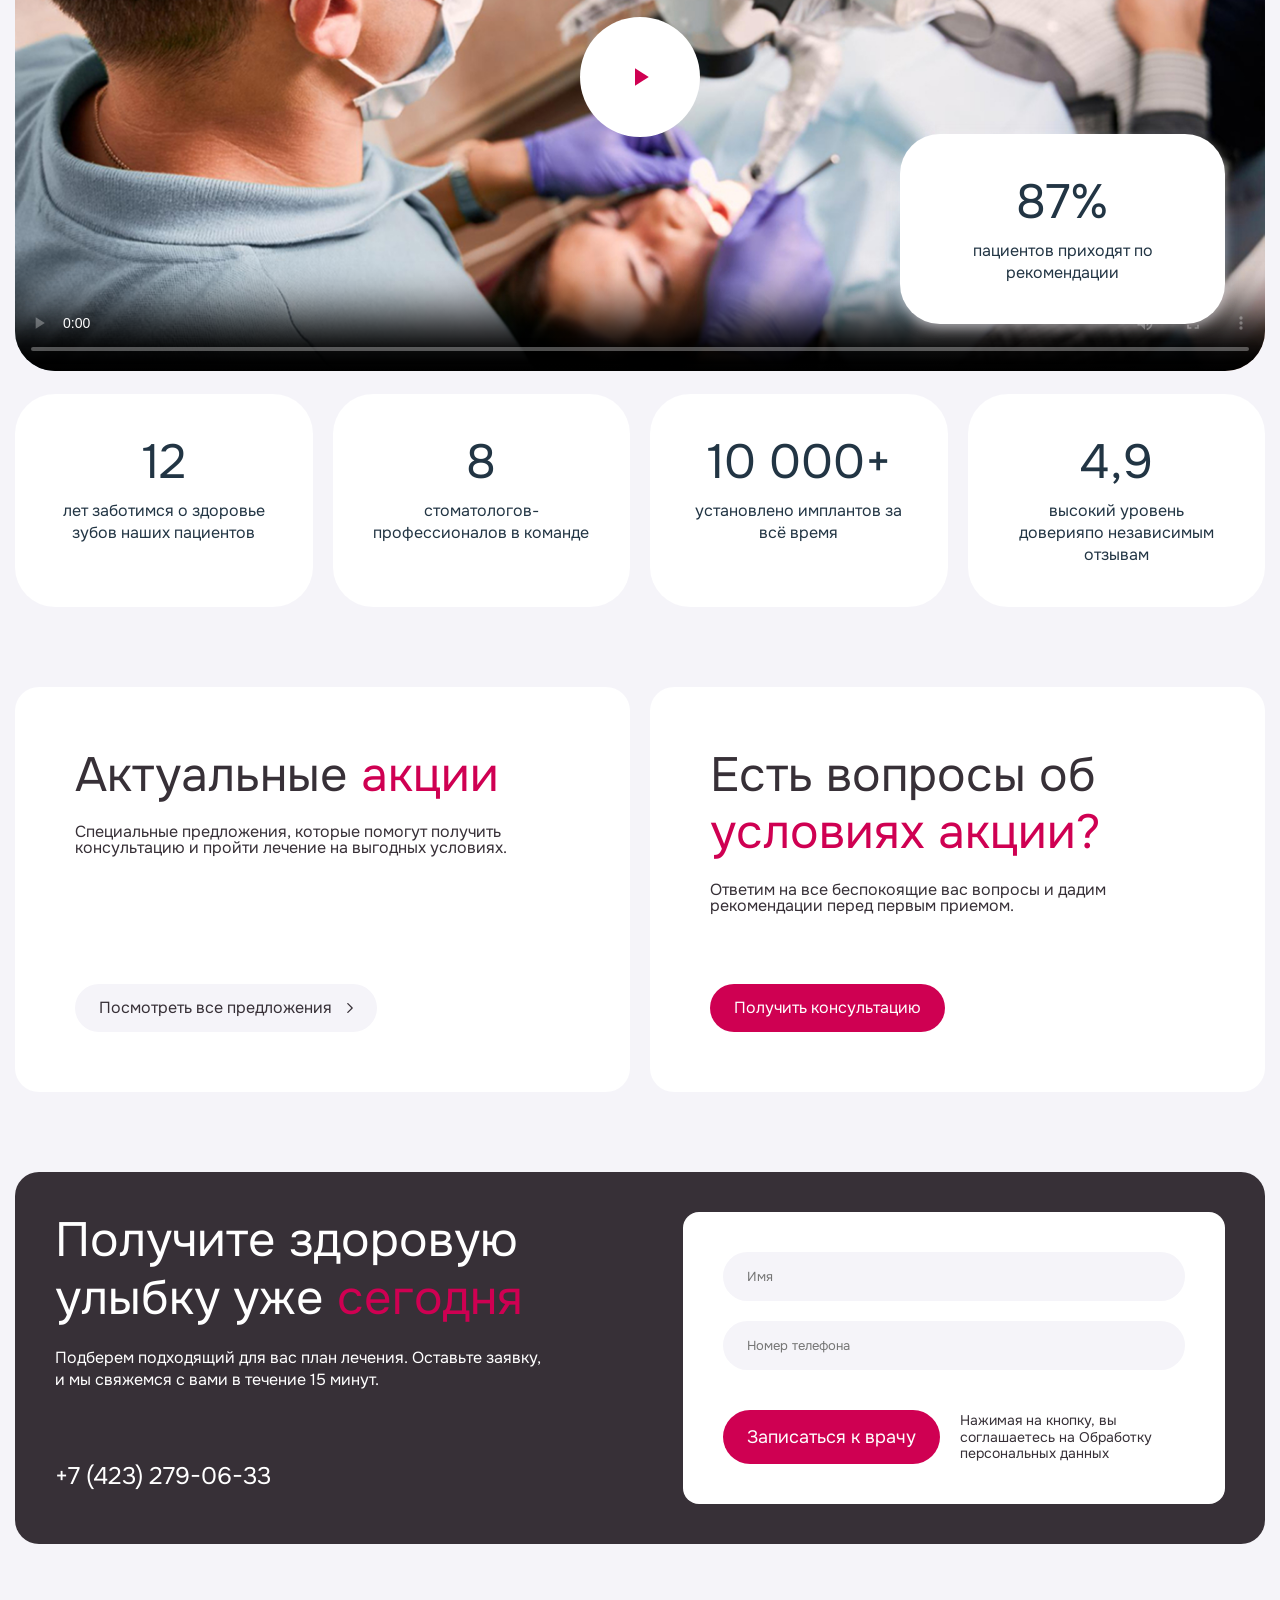
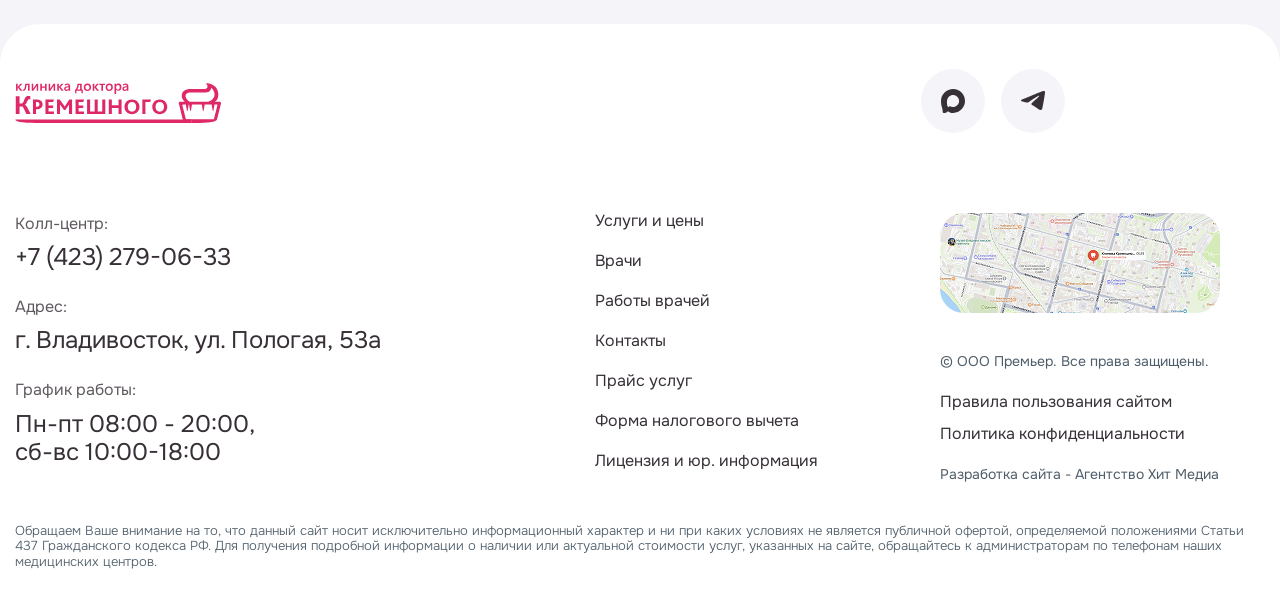
==== commit 039e0bd5: "." ====
--- a/index.html
+++ b/index.html
@@ -4,7 +4,8 @@
     <meta charset="UTF-8">
     <meta name="viewport" content="width=device-width, initial-scale=1.0">
     <link rel="stylesheet" href="css/style.css">
-    <title>Document</title>
+    <link rel="icon" href="img/favicon-32x32.png" type="image/x-icon">
+    <title>Проект - kdk.dental</title>
 </head>
 <body class="">
     <div class="wrapper">
@@ -80,7 +81,7 @@
                             <div class="burger-nav__column">
                                 <p class="column__title">Документы</p>
                                 <ul>
-                                    <li><a href="#">Прайс услуг</a></li>
+                                    <li><a href="template-text.html">Прайс услуг</a></li>
                                     <li><a href="#">Правовые положения</a></li>
                                     <li><a href="#">Договор на оказание услуг</a></li>
                                     <li><a href="#">Форма налогового вычета</a></li>
--- a/css/style.css
+++ b/css/style.css
@@ -411,7 +411,7 @@
   color: rgb(255, 255, 255, 0.8);
 }
 .hero-slide__btn,
-.tab-portfolio__btn{
+.tab-portfolio__btn {
   max-width: 300px;
   padding: 16px 24px;
   background: #ffffff;
@@ -634,14 +634,18 @@
   display: flex;
   flex-direction: column;
   justify-content: space-between;
-  transition: transform 0.3s ease, box-shadow 0.3s ease;
+  transition:
+    transform 0.3s ease,
+    box-shadow 0.3s ease;
   overflow: visible;
   position: relative;
   box-shadow: 0 4px 15px rgba(0, 0, 0, 0.05);
 }
 .directions__item:hover {
   transform: translateY(-20px);
-  box-shadow: 0 -10px 30px -8px rgba(0, 0, 0, 0.15), 0 8px 20px -6px rgba(0, 0, 0, 0.1);
+  box-shadow:
+    0 -10px 30px -8px rgba(0, 0, 0, 0.15),
+    0 8px 20px -6px rgba(0, 0, 0, 0.1);
   z-index: 100;
 }
 .directions-swiper .swiper-horizontal > .swiper-scrollbar,
@@ -787,6 +791,9 @@
   padding: 40px;
   color: #ffffff;
   margin-bottom: 20px;
+  background-image: url("../img/feedback.png");
+  background-repeat: no-repeat;
+  background-position: 85% 12%;
 }
 .feedback__top {
   display: flex;
